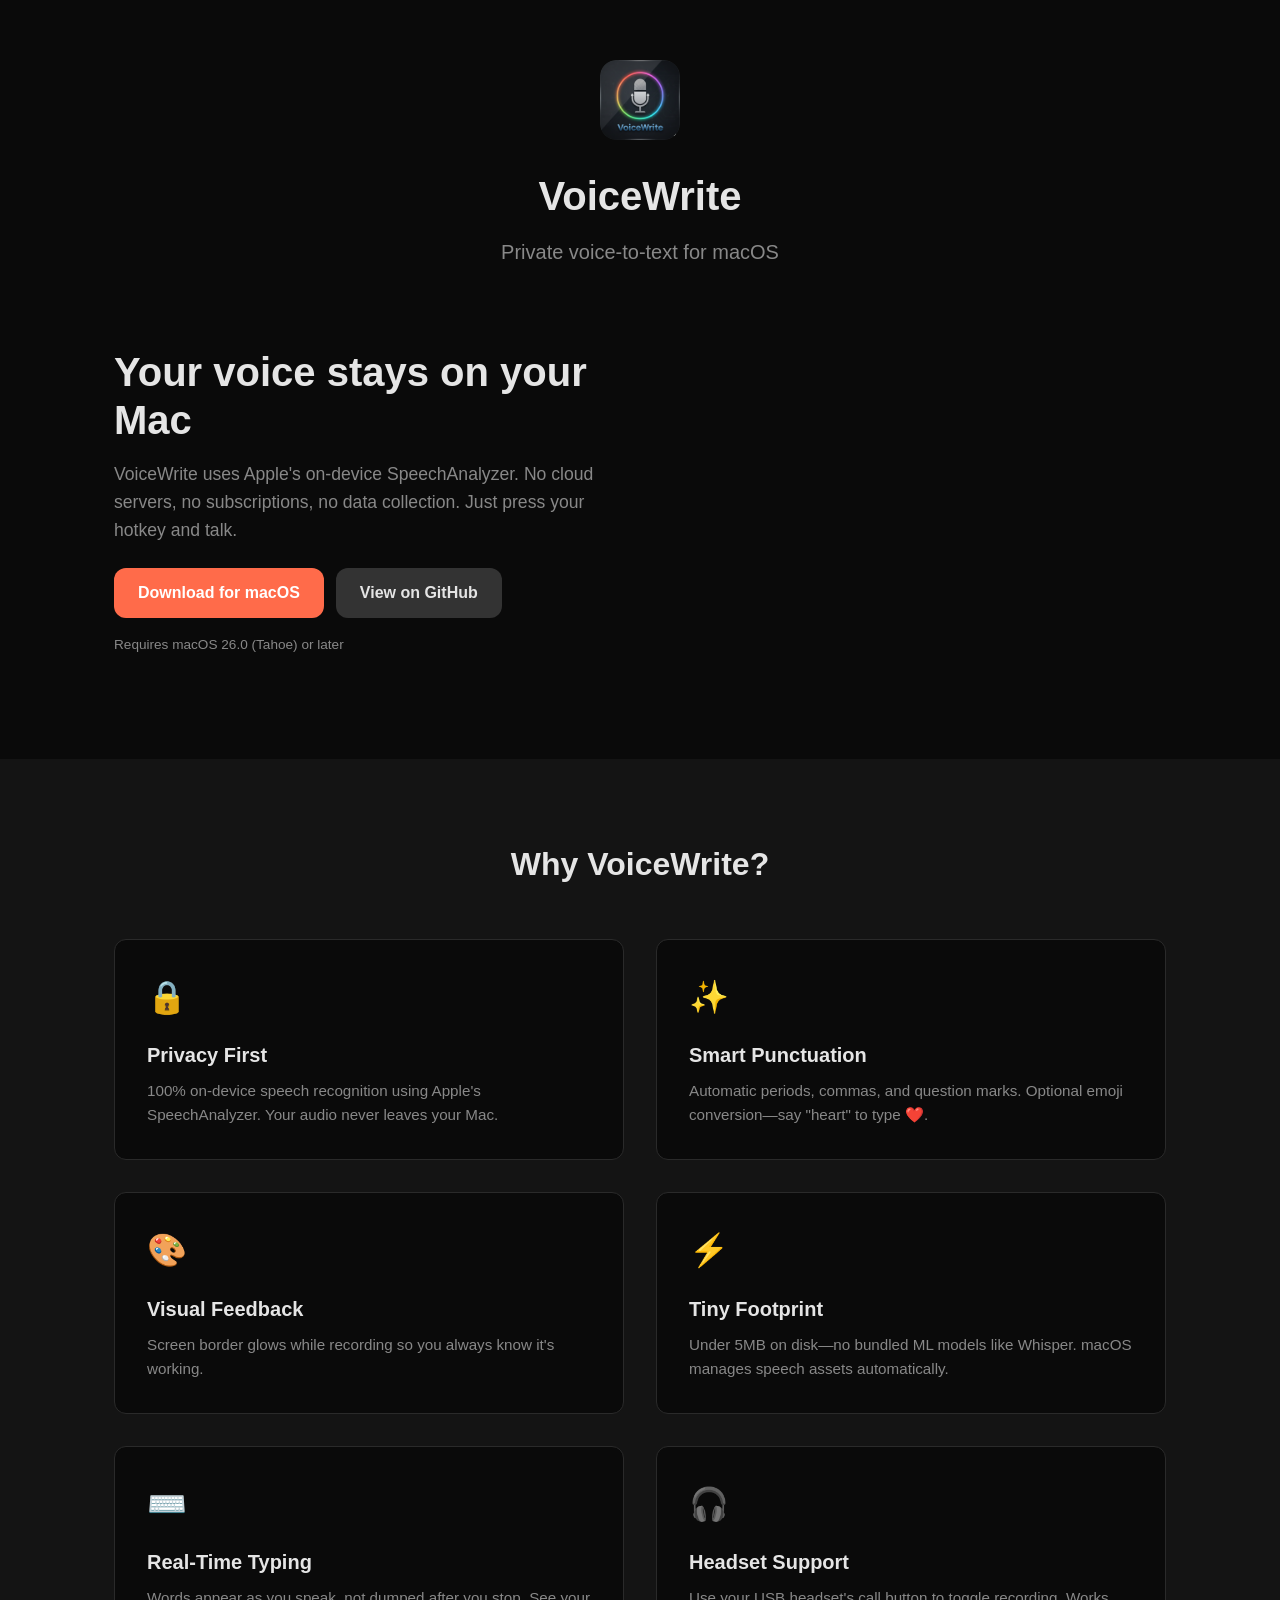
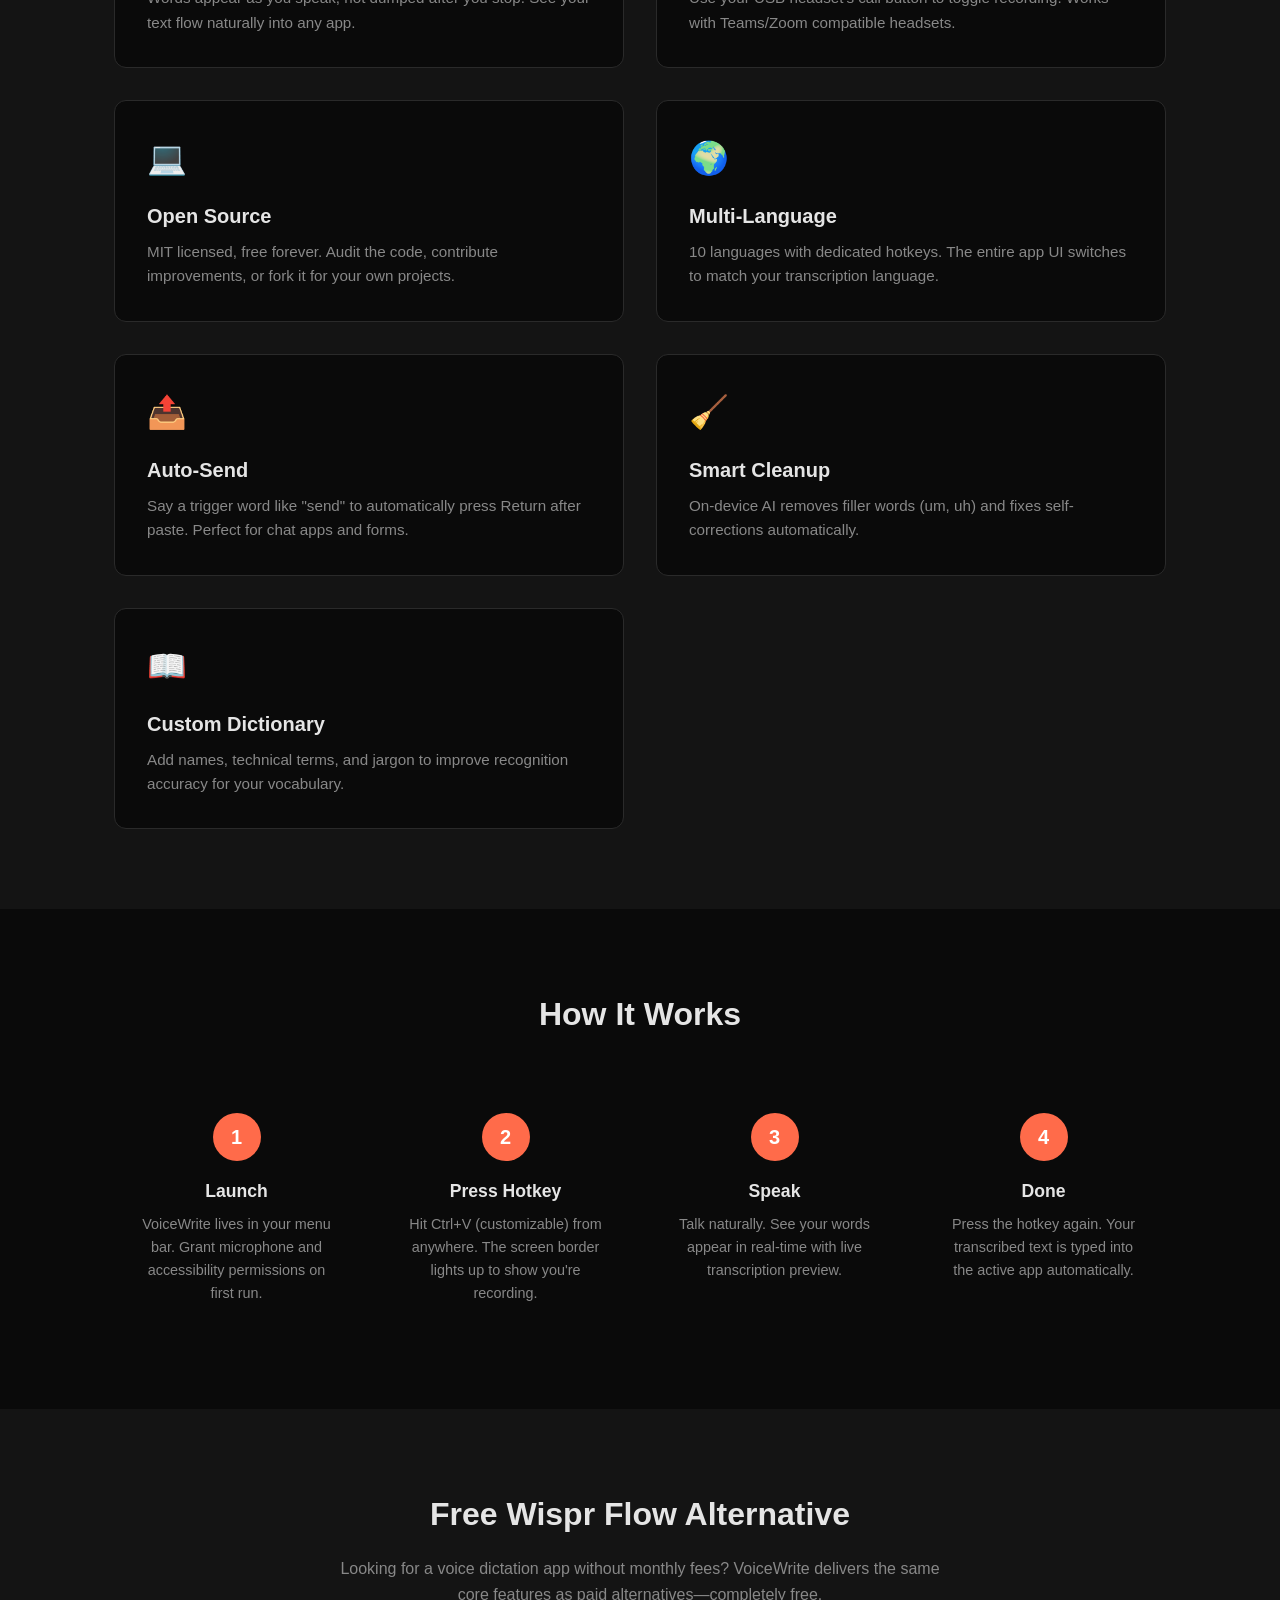
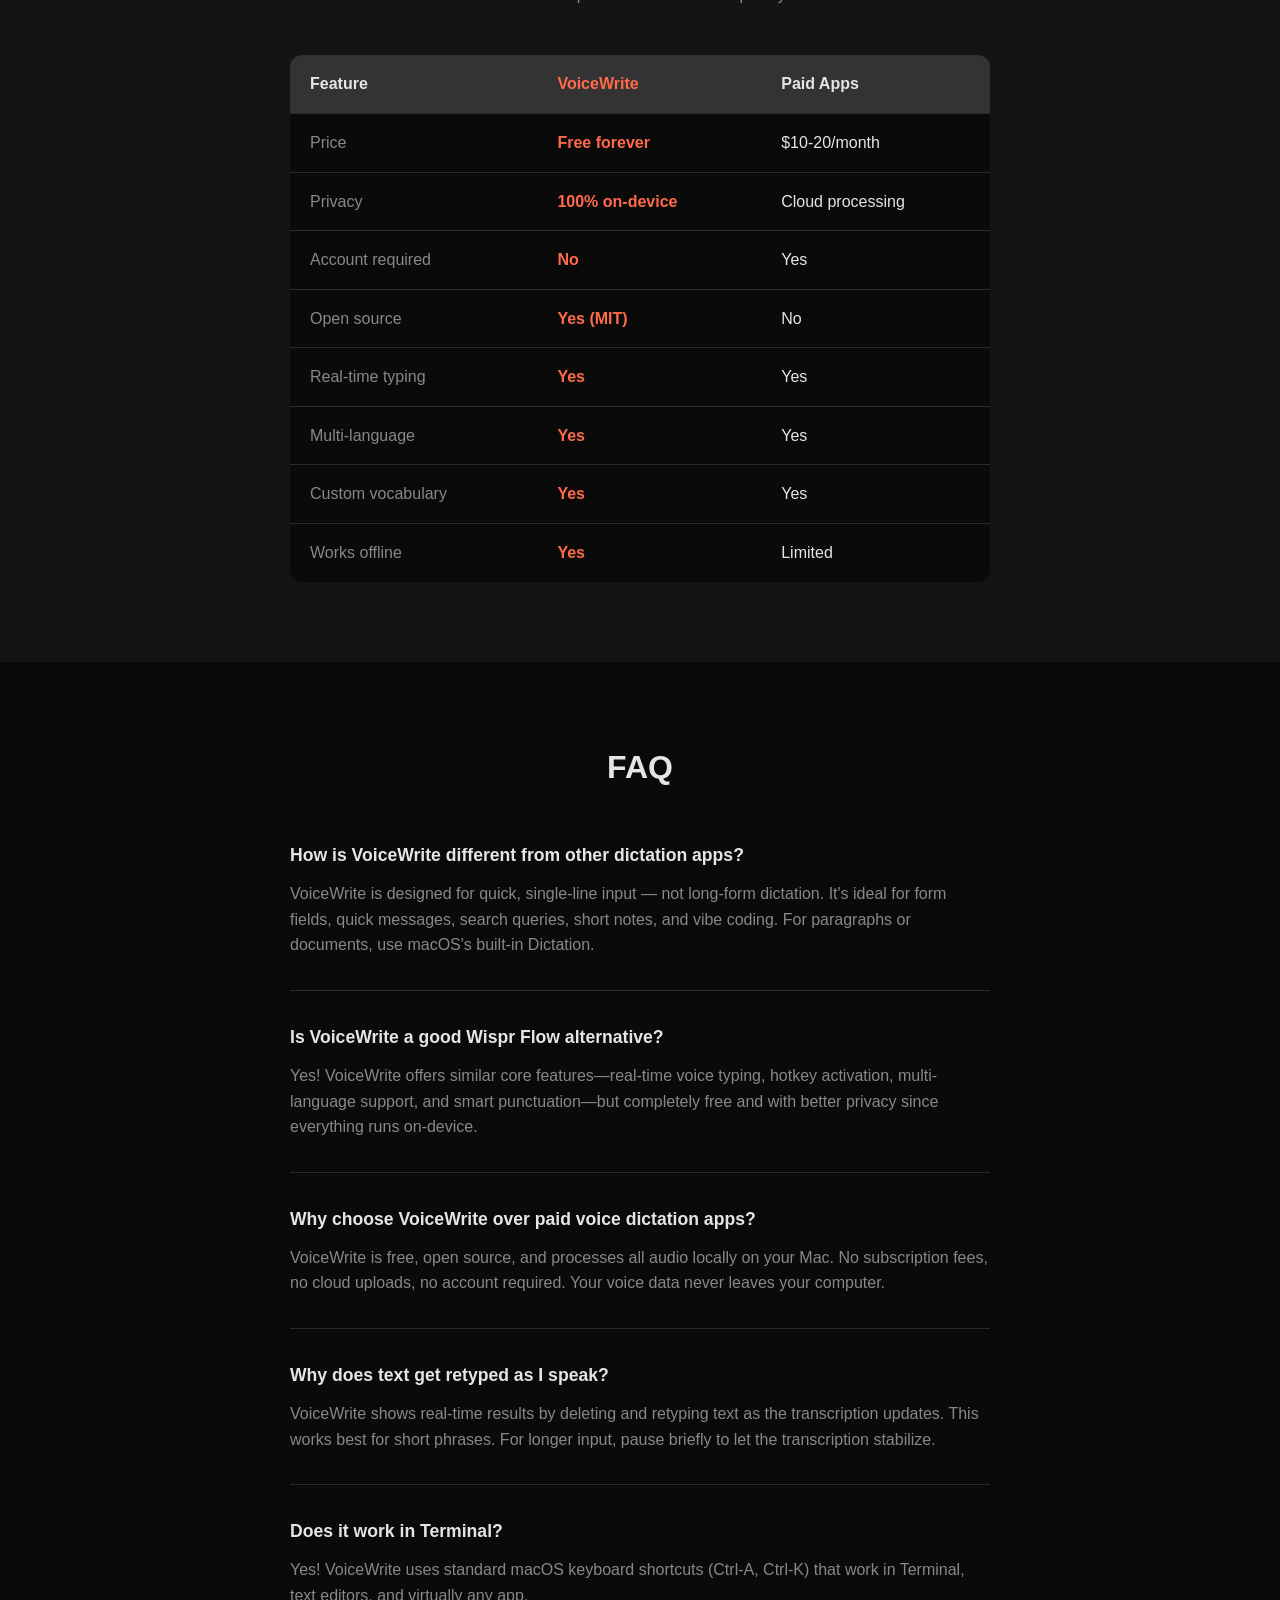
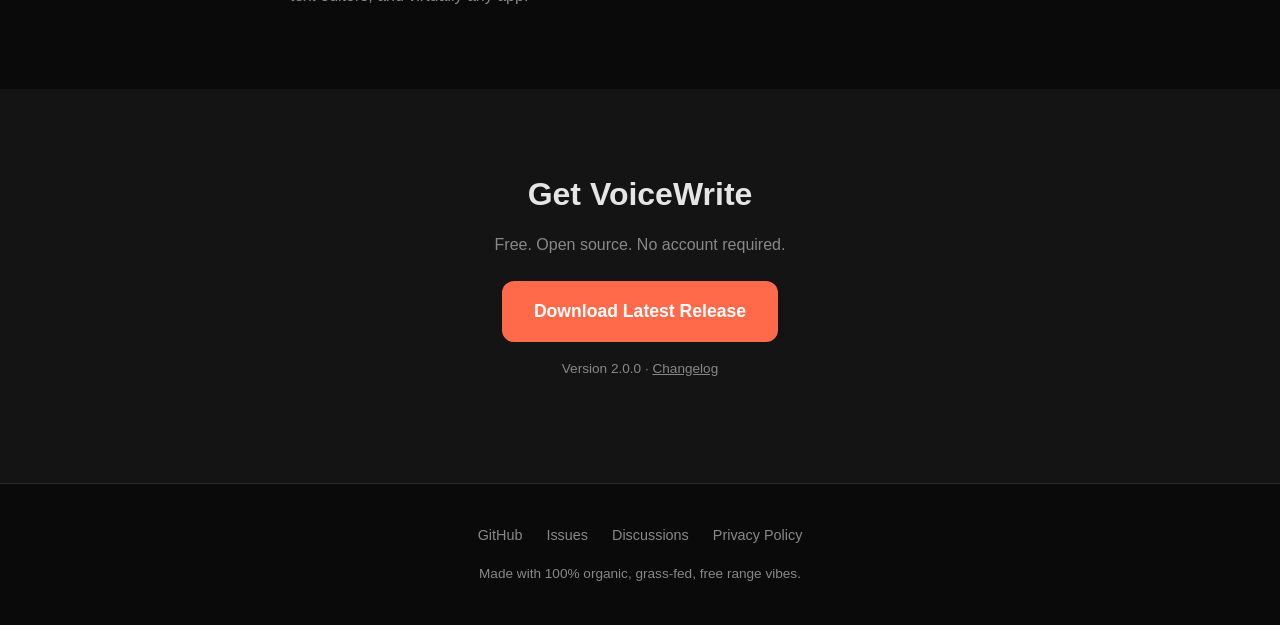
==== docs/index.html @ 478a9b87 "Hide outdated video from website Co-Authored-By: Claude Opus 4.5 <noreply@anthropic.com>" ====
<!DOCTYPE html>
<html lang="en">
<head>
    <meta charset="UTF-8">
    <meta name="viewport" content="width=device-width, initial-scale=1.0">
    <title>VoiceWrite - Free Voice to Text for Mac | Wispr Flow Alternative</title>
    <meta name="description" content="Free voice dictation app for Mac with 100% on-device processing. No subscription, no cloud. The best open-source Wispr Flow alternative with real-time typing and multi-language support.">
    <meta name="keywords" content="voice to text mac, speech to text macos, mac dictation app, voice typing mac, wispr flow alternative, wisprflow free alternative, free voice dictation mac, offline voice to text mac, private dictation app, on-device speech recognition, open source voice to text, dictation app without subscription, speech recognition macOS, voice input mac">

    <!-- Open Graph -->
    <meta property="og:title" content="VoiceWrite - Free Voice to Text for Mac">
    <meta property="og:description" content="Free, open-source voice dictation for Mac. 100% on-device, no subscription. The best Wispr Flow alternative.">
    <meta property="og:type" content="website">
    <meta property="og:url" content="https://leftouterjoins.github.io/voicewrite/">
    <meta property="og:image" content="https://leftouterjoins.github.io/voicewrite/assets/icon.png">

    <!-- Twitter Card -->
    <meta name="twitter:card" content="summary">
    <meta name="twitter:title" content="VoiceWrite - Free Voice to Text for Mac">
    <meta name="twitter:description" content="Free, open-source voice dictation for Mac. 100% on-device, no subscription.">
    <meta name="twitter:image" content="https://leftouterjoins.github.io/voicewrite/assets/icon.png">

    <!-- Structured Data -->
    <script type="application/ld+json">
    {
        "@context": "https://schema.org",
        "@type": "SoftwareApplication",
        "name": "VoiceWrite",
        "applicationCategory": "UtilitiesApplication",
        "operatingSystem": "macOS 26.0+",
        "offers": {
            "@type": "Offer",
            "price": "0",
            "priceCurrency": "USD"
        },
        "description": "Free, open-source voice-to-text app for Mac with 100% on-device processing. No cloud, no subscription.",
        "downloadUrl": "https://github.com/leftouterjoins/voicewrite/releases/latest",
        "softwareVersion": "2.0.0",
        "author": {
            "@type": "Organization",
            "name": "leftouterjoins"
        },
        "license": "https://opensource.org/licenses/MIT"
    }
    </script>

    <link rel="stylesheet" href="assets/style.css">
    <link rel="icon" type="image/png" href="assets/icon.png">
</head>
<body>
    <header>
        <div class="container">
            <img src="assets/icon.png" alt="VoiceWrite" width="80" height="80" class="logo">
            <h1>VoiceWrite</h1>
            <p class="tagline">Private voice-to-text for macOS</p>
        </div>
    </header>

    <main>
        <section class="hero">
            <div class="container">
                <div class="hero-content">
                    <h2>Your voice stays on your Mac</h2>
                    <p>VoiceWrite uses Apple's on-device SpeechAnalyzer. No cloud servers, no subscriptions, no data collection. Just press your hotkey and talk.</p>
                    <div class="cta">
                        <a href="https://github.com/leftouterjoins/voicewrite/releases/latest" class="btn primary">Download for macOS</a>
                        <a href="https://github.com/leftouterjoins/voicewrite" class="btn secondary">View on GitHub</a>
                    </div>
                    <p class="requirements">Requires macOS 26.0 (Tahoe) or later</p>
                </div>
                <!-- Video and screenshots hidden until updated for v2.0 -->
            </div>
        </section>

        <section class="features">
            <div class="container">
                <h2>Why VoiceWrite?</h2>
                <div class="feature-grid">
                    <div class="feature">
                        <div class="feature-icon">🔒</div>
                        <h3>Privacy First</h3>
                        <p>100% on-device speech recognition using Apple's SpeechAnalyzer. Your audio never leaves your Mac.</p>
                    </div>
                    <div class="feature">
                        <div class="feature-icon">✨</div>
                        <h3>Smart Punctuation</h3>
                        <p>Automatic periods, commas, and question marks. Optional emoji conversion—say "heart" to type ❤️.</p>
                    </div>
                    <div class="feature">
                        <div class="feature-icon">🎨</div>
                        <h3>Visual Feedback</h3>
                        <p>Screen border glows while recording so you always know it's working.</p>
                    </div>
                    <div class="feature">
                        <div class="feature-icon">⚡</div>
                        <h3>Tiny Footprint</h3>
                        <p>Under 5MB on disk—no bundled ML models like Whisper. macOS manages speech assets automatically.</p>
                    </div>
                    <div class="feature">
                        <div class="feature-icon">⌨️</div>
                        <h3>Real-Time Typing</h3>
                        <p>Words appear as you speak, not dumped after you stop. See your text flow naturally into any app.</p>
                    </div>
                    <div class="feature">
                        <div class="feature-icon">🎧</div>
                        <h3>Headset Support</h3>
                        <p>Use your USB headset's call button to toggle recording. Works with Teams/Zoom compatible headsets.</p>
                    </div>
                    <div class="feature">
                        <div class="feature-icon">💻</div>
                        <h3>Open Source</h3>
                        <p>MIT licensed, free forever. Audit the code, contribute improvements, or fork it for your own projects.</p>
                    </div>
                    <div class="feature">
                        <div class="feature-icon">🌍</div>
                        <h3>Multi-Language</h3>
                        <p>10 languages with dedicated hotkeys. The entire app UI switches to match your transcription language.</p>
                    </div>
                    <div class="feature">
                        <div class="feature-icon">📤</div>
                        <h3>Auto-Send</h3>
                        <p>Say a trigger word like "send" to automatically press Return after paste. Perfect for chat apps and forms.</p>
                    </div>
                    <div class="feature">
                        <div class="feature-icon">🧹</div>
                        <h3>Smart Cleanup</h3>
                        <p>On-device AI removes filler words (um, uh) and fixes self-corrections automatically.</p>
                    </div>
                    <div class="feature">
                        <div class="feature-icon">📖</div>
                        <h3>Custom Dictionary</h3>
                        <p>Add names, technical terms, and jargon to improve recognition accuracy for your vocabulary.</p>
                    </div>
                </div>
            </div>
        </section>

        <section class="how-it-works">
            <div class="container">
                <h2>How It Works</h2>
                <div class="steps">
                    <div class="step">
                        <div class="step-number">1</div>
                        <h3>Launch</h3>
                        <p>VoiceWrite lives in your menu bar. Grant microphone and accessibility permissions on first run.</p>
                    </div>
                    <div class="step">
                        <div class="step-number">2</div>
                        <h3>Press Hotkey</h3>
                        <p>Hit Ctrl+V (customizable) from anywhere. The screen border lights up to show you're recording.</p>
                    </div>
                    <div class="step">
                        <div class="step-number">3</div>
                        <h3>Speak</h3>
                        <p>Talk naturally. See your words appear in real-time with live transcription preview.</p>
                    </div>
                    <div class="step">
                        <div class="step-number">4</div>
                        <h3>Done</h3>
                        <p>Press the hotkey again. Your transcribed text is typed into the active app automatically.</p>
                    </div>
                </div>
            </div>
        </section>

        <section class="comparison">
            <div class="container">
                <h2>Free Wispr Flow Alternative</h2>
                <p class="section-intro">Looking for a voice dictation app without monthly fees? VoiceWrite delivers the same core features as paid alternatives—completely free.</p>
                <div class="comparison-table">
                    <table>
                        <thead>
                            <tr>
                                <th>Feature</th>
                                <th>VoiceWrite</th>
                                <th>Paid Apps</th>
                            </tr>
                        </thead>
                        <tbody>
                            <tr>
                                <td>Price</td>
                                <td><strong>Free forever</strong></td>
                                <td>$10-20/month</td>
                            </tr>
                            <tr>
                                <td>Privacy</td>
                                <td><strong>100% on-device</strong></td>
                                <td>Cloud processing</td>
                            </tr>
                            <tr>
                                <td>Account required</td>
                                <td><strong>No</strong></td>
                                <td>Yes</td>
                            </tr>
                            <tr>
                                <td>Open source</td>
                                <td><strong>Yes (MIT)</strong></td>
                                <td>No</td>
                            </tr>
                            <tr>
                                <td>Real-time typing</td>
                                <td><strong>Yes</strong></td>
                                <td>Yes</td>
                            </tr>
                            <tr>
                                <td>Multi-language</td>
                                <td><strong>Yes</strong></td>
                                <td>Yes</td>
                            </tr>
                            <tr>
                                <td>Custom vocabulary</td>
                                <td><strong>Yes</strong></td>
                                <td>Yes</td>
                            </tr>
                            <tr>
                                <td>Works offline</td>
                                <td><strong>Yes</strong></td>
                                <td>Limited</td>
                            </tr>
                        </tbody>
                    </table>
                </div>
            </div>
        </section>

        <section class="faq">
            <div class="container">
                <h2>FAQ</h2>
                <div class="faq-list">
                    <div class="faq-item">
                        <h3>How is VoiceWrite different from other dictation apps?</h3>
                        <p>VoiceWrite is designed for quick, single-line input — not long-form dictation. It's ideal for form fields, quick messages, search queries, short notes, and vibe coding. For paragraphs or documents, use macOS's built-in Dictation.</p>
                    </div>
                    <div class="faq-item">
                        <h3>Is VoiceWrite a good Wispr Flow alternative?</h3>
                        <p>Yes! VoiceWrite offers similar core features—real-time voice typing, hotkey activation, multi-language support, and smart punctuation—but completely free and with better privacy since everything runs on-device.</p>
                    </div>
                    <div class="faq-item">
                        <h3>Why choose VoiceWrite over paid voice dictation apps?</h3>
                        <p>VoiceWrite is free, open source, and processes all audio locally on your Mac. No subscription fees, no cloud uploads, no account required. Your voice data never leaves your computer.</p>
                    </div>
                    <div class="faq-item">
                        <h3>Why does text get retyped as I speak?</h3>
                        <p>VoiceWrite shows real-time results by deleting and retyping text as the transcription updates. This works best for short phrases. For longer input, pause briefly to let the transcription stabilize.</p>
                    </div>
                    <div class="faq-item">
                        <h3>Does it work in Terminal?</h3>
                        <p>Yes! VoiceWrite uses standard macOS keyboard shortcuts (Ctrl-A, Ctrl-K) that work in Terminal, text editors, and virtually any app.</p>
                    </div>
                </div>
            </div>
        </section>

        <section class="download" id="download">
            <div class="container">
                <h2>Get VoiceWrite</h2>
                <p>Free. Open source. No account required.</p>
                <a href="https://github.com/leftouterjoins/voicewrite/releases/latest" class="btn primary large">Download Latest Release</a>
                <p class="version">Version 2.0.0 &middot; <a href="https://github.com/leftouterjoins/voicewrite/releases">Changelog</a></p>
            </div>
        </section>
    </main>

    <footer>
        <div class="container">
            <div class="footer-links">
                <a href="https://github.com/leftouterjoins/voicewrite">GitHub</a>
                <a href="https://github.com/leftouterjoins/voicewrite/issues">Issues</a>
                <a href="https://github.com/leftouterjoins/voicewrite/discussions">Discussions</a>
                <a href="privacy.html">Privacy Policy</a>
            </div>
            <p class="copyright">Made with 100% organic, grass-fed, free range vibes.</p>
        </div>
    </footer>

    <!-- Gallery Lightbox -->
    <div class="lightbox" id="lightbox" onclick="closeLightbox(event)">
        <div class="lightbox-content" onclick="event.stopPropagation()">
            <video id="lightbox-video" src="assets/preview.mov" playsinline></video>
            <img id="lightbox-image" src="" alt="">
            <div class="lightbox-controls">
                <button class="control-btn nav-btn" id="prev-btn" onclick="navigateGallery(-1)">
                    <svg viewBox="0 0 24 24" fill="currentColor"><path d="M15.41 7.41L14 6l-6 6 6 6 1.41-1.41L10.83 12z"/></svg>
                </button>
                <button class="control-btn" id="play-btn" onclick="togglePlay(event)">
                    <svg class="icon-play" viewBox="0 0 24 24" fill="currentColor"><path d="M8 5v14l11-7z"/></svg>
                    <svg class="icon-pause" viewBox="0 0 24 24" fill="currentColor"><path d="M6 19h4V5H6v14zm8-14v14h4V5h-4z"/></svg>
                </button>
                <button class="control-btn" id="mute-btn" onclick="toggleMute(event)">
                    <svg class="icon-unmuted" viewBox="0 0 24 24" fill="currentColor"><path d="M3 9v6h4l5 5V4L7 9H3zm13.5 3c0-1.77-1.02-3.29-2.5-4.03v8.05c1.48-.73 2.5-2.25 2.5-4.02zM14 3.23v2.06c2.89.86 5 3.54 5 6.71s-2.11 5.85-5 6.71v2.06c4.01-.91 7-4.49 7-8.77s-2.99-7.86-7-8.77z"/></svg>
                    <svg class="icon-muted" viewBox="0 0 24 24" fill="currentColor"><path d="M16.5 12c0-1.77-1.02-3.29-2.5-4.03v2.21l2.45 2.45c.03-.2.05-.41.05-.63zm2.5 0c0 .94-.2 1.82-.54 2.64l1.51 1.51C20.63 14.91 21 13.5 21 12c0-4.28-2.99-7.86-7-8.77v2.06c2.89.86 5 3.54 5 6.71zM4.27 3L3 4.27 7.73 9H3v6h4l5 5v-6.73l4.25 4.25c-.67.52-1.42.93-2.25 1.18v2.06c1.38-.31 2.63-.95 3.69-1.81L19.73 21 21 19.73l-9-9L4.27 3zM12 4L9.91 6.09 12 8.18V4z"/></svg>
                </button>
                <button class="control-btn nav-btn" id="next-btn" onclick="navigateGallery(1)">
                    <svg viewBox="0 0 24 24" fill="currentColor"><path d="M10 6L8.59 7.41 13.17 12l-4.58 4.59L10 18l6-6z"/></svg>
                </button>
                <button class="control-btn" id="close-btn" onclick="closeLightbox(event)">
                    <svg viewBox="0 0 24 24" fill="currentColor"><path d="M19 6.41L17.59 5 12 10.59 6.41 5 5 6.41 10.59 12 5 17.59 6.41 19 12 13.41 17.59 19 19 17.59 13.41 12z"/></svg>
                </button>
            </div>
        </div>
    </div>

    <script>
        const galleryItems = [
            { type: 'video', src: 'assets/preview.mov' }
            // Screenshots hidden until updated for v1.4
            // { type: 'image', src: 'assets/menu.png' },
            // { type: 'image', src: 'assets/settings.png' },
            // { type: 'image', src: 'assets/hotkey.png' },
            // { type: 'image', src: 'assets/permissions.png' }
        ];
        let currentIndex = 0;

        const lightbox = document.getElementById('lightbox');
        const lightboxVideo = document.getElementById('lightbox-video');
        const lightboxImage = document.getElementById('lightbox-image');
        const playBtn = document.getElementById('play-btn');
        const muteBtn = document.getElementById('mute-btn');

        function openGallery(index) {
            currentIndex = index;
            showItem(index);
            lightbox.classList.add('active');
            document.body.style.overflow = 'hidden';
        }

        function showItem(index) {
            const item = galleryItems[index];
            if (item.type === 'video') {
                lightboxVideo.style.display = 'block';
                lightboxImage.style.display = 'none';
                playBtn.style.display = 'flex';
                muteBtn.style.display = 'flex';
                lightboxVideo.currentTime = 0;
                lightboxVideo.muted = false;
                lightboxVideo.play();
                updateControls();
            } else {
                lightboxVideo.style.display = 'none';
                lightboxVideo.pause();
                lightboxImage.style.display = 'block';
                lightboxImage.src = item.src;
                playBtn.style.display = 'none';
                muteBtn.style.display = 'none';
            }
        }

        function navigateGallery(direction) {
            currentIndex = (currentIndex + direction + galleryItems.length) % galleryItems.length;
            showItem(currentIndex);
        }

        function closeLightbox(e) {
            if (e.target === lightbox || e.currentTarget.id === 'close-btn') {
                lightbox.classList.remove('active');
                lightboxVideo.pause();
                document.body.style.overflow = '';
            }
        }

        function togglePlay(e) {
            e.stopPropagation();
            if (lightboxVideo.paused) {
                lightboxVideo.play();
            } else {
                lightboxVideo.pause();
            }
            updateControls();
        }

        function toggleMute(e) {
            e.stopPropagation();
            lightboxVideo.muted = !lightboxVideo.muted;
            updateControls();
        }

        function updateControls() {
            playBtn.classList.toggle('paused', lightboxVideo.paused);
            muteBtn.classList.toggle('muted', lightboxVideo.muted);
        }

        lightboxVideo.addEventListener('play', updateControls);
        lightboxVideo.addEventListener('pause', updateControls);
        lightboxVideo.addEventListener('ended', () => {
            setTimeout(() => closeLightbox({ target: lightbox }), 3000);
        });

        document.addEventListener('keydown', (e) => {
            if (!lightbox.classList.contains('active')) return;
            if (e.key === 'Escape') closeLightbox({ target: lightbox });
            if (e.key === 'ArrowLeft') navigateGallery(-1);
            if (e.key === 'ArrowRight') navigateGallery(1);
            if (e.key === ' ' && galleryItems[currentIndex].type === 'video') { e.preventDefault(); togglePlay(e); }
            if (e.key === 'm' && galleryItems[currentIndex].type === 'video') toggleMute(e);
        });
    </script>
</body>
</html>
---- docs/assets/style.css ----
/* VoiceWrite Website Styles */

:root {
    --color-bg: #0a0a0a;
    --color-surface: #141414;
    --color-border: #2a2a2a;
    --color-text: #e5e5e5;
    --color-text-muted: #888;
    --color-primary: #ff6b4a;
    --color-primary-hover: #ff8566;
    --color-secondary: #333;
    --color-secondary-hover: #444;
    --max-width: 1100px;
    --radius: 12px;
}

* {
    margin: 0;
    padding: 0;
    box-sizing: border-box;
}

body {
    font-family: -apple-system, BlinkMacSystemFont, "Segoe UI", Roboto, Helvetica, Arial, sans-serif;
    background: var(--color-bg);
    color: var(--color-text);
    line-height: 1.6;
    min-height: 100vh;
}

.container {
    max-width: var(--max-width);
    margin: 0 auto;
    padding: 0 24px;
}

/* Header */
header {
    padding: 60px 0 40px;
    text-align: center;
}

header.compact {
    padding: 40px 0 30px;
}

header .logo {
    margin-bottom: 16px;
    border-radius: 16px;
}

header h1 {
    font-size: 2.5rem;
    font-weight: 700;
    margin-bottom: 8px;
}

header .tagline {
    font-size: 1.25rem;
    color: var(--color-text-muted);
}

header .date {
    color: var(--color-text-muted);
    font-size: 0.9rem;
}

header .back-link {
    display: inline-block;
    color: var(--color-text-muted);
    text-decoration: none;
    margin-bottom: 20px;
    font-size: 0.9rem;
}

header .back-link:hover {
    color: var(--color-text);
}

/* Buttons */
.btn {
    display: inline-block;
    padding: 12px 24px;
    border-radius: var(--radius);
    text-decoration: none;
    font-weight: 600;
    font-size: 1rem;
    transition: all 0.2s ease;
}

.btn.primary {
    background: var(--color-primary);
    color: white;
}

.btn.primary:hover {
    background: var(--color-primary-hover);
    transform: translateY(-1px);
}

.btn.secondary {
    background: var(--color-secondary);
    color: var(--color-text);
}

.btn.secondary:hover {
    background: var(--color-secondary-hover);
}

.btn.large {
    padding: 16px 32px;
    font-size: 1.1rem;
}

/* Hero Section */
.hero {
    padding: 40px 0 80px;
}

.hero .container {
    display: grid;
    grid-template-columns: 1fr 1fr;
    gap: 60px;
    align-items: center;
}

.hero-content h2 {
    font-size: 2.5rem;
    font-weight: 700;
    margin-bottom: 16px;
    line-height: 1.2;
}

.hero-content p {
    font-size: 1.1rem;
    color: var(--color-text-muted);
    margin-bottom: 24px;
}

.hero .cta {
    display: flex;
    gap: 12px;
    flex-wrap: wrap;
}

.hero .requirements {
    font-size: 0.85rem;
    color: var(--color-text-muted);
    margin-top: 16px;
}

.hero-image .demo {
    width: 100%;
    max-width: 500px;
    border-radius: var(--radius);
    border: 1px solid var(--color-border);
}

.video-wrapper {
    position: relative;
    display: inline-block;
    cursor: pointer;
}

.video-wrapper:hover .video-expand-hint {
    opacity: 1;
}

.video-expand-hint {
    position: absolute;
    bottom: 16px;
    left: 50%;
    transform: translateX(-50%);
    background: rgba(0, 0, 0, 0.8);
    color: white;
    padding: 8px 16px;
    border-radius: 20px;
    font-size: 0.85rem;
    opacity: 0;
    transition: opacity 0.2s ease;
    pointer-events: none;
}

.screenshot-strip {
    display: flex;
    gap: 8px;
    margin-top: 12px;
    justify-content: center;
}

.screenshot-strip img {
    width: 80px;
    height: 50px;
    object-fit: cover;
    border-radius: 6px;
    border: 1px solid var(--color-border);
    cursor: pointer;
    transition: transform 0.2s ease, border-color 0.2s ease;
}

.screenshot-strip img:hover {
    transform: scale(1.05);
    border-color: var(--color-primary);
}

/* Lightbox */
.lightbox {
    position: fixed;
    inset: 0;
    background: rgba(0, 0, 0, 0.95);
    display: flex;
    align-items: center;
    justify-content: center;
    z-index: 1000;
    opacity: 0;
    visibility: hidden;
    transition: opacity 0.3s ease, visibility 0.3s ease;
}

.lightbox.active {
    opacity: 1;
    visibility: visible;
}

.lightbox-content {
    position: relative;
    max-width: 90vw;
    max-height: 90vh;
}

.lightbox-content video,
.lightbox-content img {
    max-width: 90vw;
    max-height: 80vh;
    border-radius: var(--radius);
}

#lightbox-image {
    display: none;
}

.lightbox-controls {
    display: flex;
    justify-content: center;
    gap: 16px;
    margin-top: 20px;
}

.control-btn {
    width: 48px;
    height: 48px;
    border-radius: 50%;
    border: none;
    background: var(--color-surface);
    color: var(--color-text);
    cursor: pointer;
    display: flex;
    align-items: center;
    justify-content: center;
    transition: background 0.2s ease, transform 0.1s ease;
}

.control-btn:hover {
    background: var(--color-secondary-hover);
    transform: scale(1.1);
}

.control-btn svg {
    width: 24px;
    height: 24px;
}

/* Play/Pause toggle */
.control-btn .icon-pause,
.control-btn.paused .icon-play {
    display: block;
}

.control-btn .icon-play,
.control-btn.paused .icon-pause {
    display: none;
}

/* Mute/Unmute toggle */
.control-btn .icon-muted,
.control-btn.muted .icon-unmuted {
    display: none;
}

.control-btn .icon-unmuted,
.control-btn.muted .icon-muted {
    display: block;
}

/* Features Section */
.features {
    padding: 80px 0;
    background: var(--color-surface);
}

.features h2 {
    text-align: center;
    font-size: 2rem;
    margin-bottom: 48px;
}

.feature-grid {
    display: grid;
    grid-template-columns: repeat(2, 1fr);
    gap: 32px;
}

.feature {
    padding: 32px;
    background: var(--color-bg);
    border-radius: var(--radius);
    border: 1px solid var(--color-border);
}

.feature-icon {
    font-size: 2rem;
    margin-bottom: 16px;
}

.feature h3 {
    font-size: 1.25rem;
    margin-bottom: 8px;
}

.feature p {
    color: var(--color-text-muted);
    font-size: 0.95rem;
}

/* How It Works */
.how-it-works {
    padding: 80px 0;
}

.how-it-works h2 {
    text-align: center;
    font-size: 2rem;
    margin-bottom: 48px;
}

.steps {
    display: grid;
    grid-template-columns: repeat(4, 1fr);
    gap: 24px;
}

.step {
    text-align: center;
    padding: 24px;
}

.step-number {
    width: 48px;
    height: 48px;
    background: var(--color-primary);
    color: white;
    border-radius: 50%;
    display: flex;
    align-items: center;
    justify-content: center;
    font-size: 1.25rem;
    font-weight: 700;
    margin: 0 auto 16px;
}

.step h3 {
    font-size: 1.1rem;
    margin-bottom: 8px;
}

.step p {
    color: var(--color-text-muted);
    font-size: 0.9rem;
}

/* Comparison Section */
.comparison {
    padding: 80px 0;
    background: var(--color-surface);
}

.comparison h2 {
    text-align: center;
    font-size: 2rem;
    margin-bottom: 16px;
}

.comparison .section-intro {
    text-align: center;
    color: var(--color-text-muted);
    max-width: 600px;
    margin: 0 auto 48px;
}

.comparison-table {
    max-width: 700px;
    margin: 0 auto;
    overflow-x: auto;
}

.comparison-table table {
    width: 100%;
    border-collapse: collapse;
    background: var(--color-bg);
    border-radius: var(--radius);
    overflow: hidden;
}

.comparison-table th,
.comparison-table td {
    padding: 16px 20px;
    text-align: left;
    border-bottom: 1px solid var(--color-border);
}

.comparison-table th {
    background: var(--color-secondary);
    font-weight: 600;
}

.comparison-table th:nth-child(2) {
    color: var(--color-primary);
}

.comparison-table tr:last-child td {
    border-bottom: none;
}

.comparison-table td:first-child {
    color: var(--color-text-muted);
}

.comparison-table td strong {
    color: var(--color-primary);
}

/* FAQ Section */
.faq {
    padding: 80px 0;
}

.faq h2 {
    text-align: center;
    font-size: 2rem;
    margin-bottom: 48px;
}

.faq-list {
    max-width: 700px;
    margin: 0 auto;
}

.faq-item {
    margin-bottom: 32px;
    padding-bottom: 32px;
    border-bottom: 1px solid var(--color-border);
}

.faq-item:last-child {
    border-bottom: none;
    margin-bottom: 0;
    padding-bottom: 0;
}

.faq-item h3 {
    font-size: 1.1rem;
    margin-bottom: 12px;
}

.faq-item p {
    color: var(--color-text-muted);
    line-height: 1.6;
}

/* Download Section */
.download {
    padding: 80px 0;
    background: var(--color-surface);
    text-align: center;
}

.download h2 {
    font-size: 2rem;
    margin-bottom: 12px;
}

.download > .container > p {
    color: var(--color-text-muted);
    margin-bottom: 24px;
}

.download .btn {
    margin-bottom: 16px;
}

.download .version {
    font-size: 0.85rem;
    color: var(--color-text-muted);
}

.download .version a {
    color: var(--color-text-muted);
}

.download .version a:hover {
    color: var(--color-text);
}

/* Footer */
footer {
    padding: 40px 0;
    border-top: 1px solid var(--color-border);
}

footer .container {
    text-align: center;
}

.footer-links {
    display: flex;
    justify-content: center;
    gap: 24px;
    margin-bottom: 16px;
}

.footer-links a {
    color: var(--color-text-muted);
    text-decoration: none;
    font-size: 0.9rem;
}

.footer-links a:hover {
    color: var(--color-text);
}

.copyright {
    color: var(--color-text-muted);
    font-size: 0.85rem;
}

/* Prose (Privacy Policy) */
.prose {
    padding: 40px 0 80px;
}

.prose .container {
    max-width: 700px;
}

.prose section {
    margin-bottom: 40px;
}

.prose h2 {
    font-size: 1.5rem;
    margin-bottom: 16px;
    padding-top: 24px;
    border-top: 1px solid var(--color-border);
}

.prose section:first-child h2 {
    border-top: none;
    padding-top: 0;
}

.prose h3 {
    font-size: 1.1rem;
    margin: 24px 0 8px;
}

.prose p {
    color: var(--color-text-muted);
    margin-bottom: 12px;
}

.prose ul {
    color: var(--color-text-muted);
    margin-left: 24px;
    margin-bottom: 12px;
}

.prose li {
    margin-bottom: 6px;
}

.prose a {
    color: var(--color-primary);
    text-decoration: none;
}

.prose a:hover {
    text-decoration: underline;
}

.prose strong {
    color: var(--color-text);
}

/* Responsive */
@media (max-width: 900px) {
    .hero .container {
        grid-template-columns: 1fr;
        text-align: center;
    }

    .hero .cta {
        justify-content: center;
    }

    .hero-image {
        order: -1;
    }

    .feature-grid {
        grid-template-columns: 1fr;
    }

    .steps {
        grid-template-columns: repeat(2, 1fr);
    }
}

@media (max-width: 600px) {
    header h1 {
        font-size: 2rem;
    }

    .hero-content h2 {
        font-size: 1.75rem;
    }

    .steps {
        grid-template-columns: 1fr;
    }

    .footer-links {
        flex-direction: column;
        gap: 12px;
    }
}
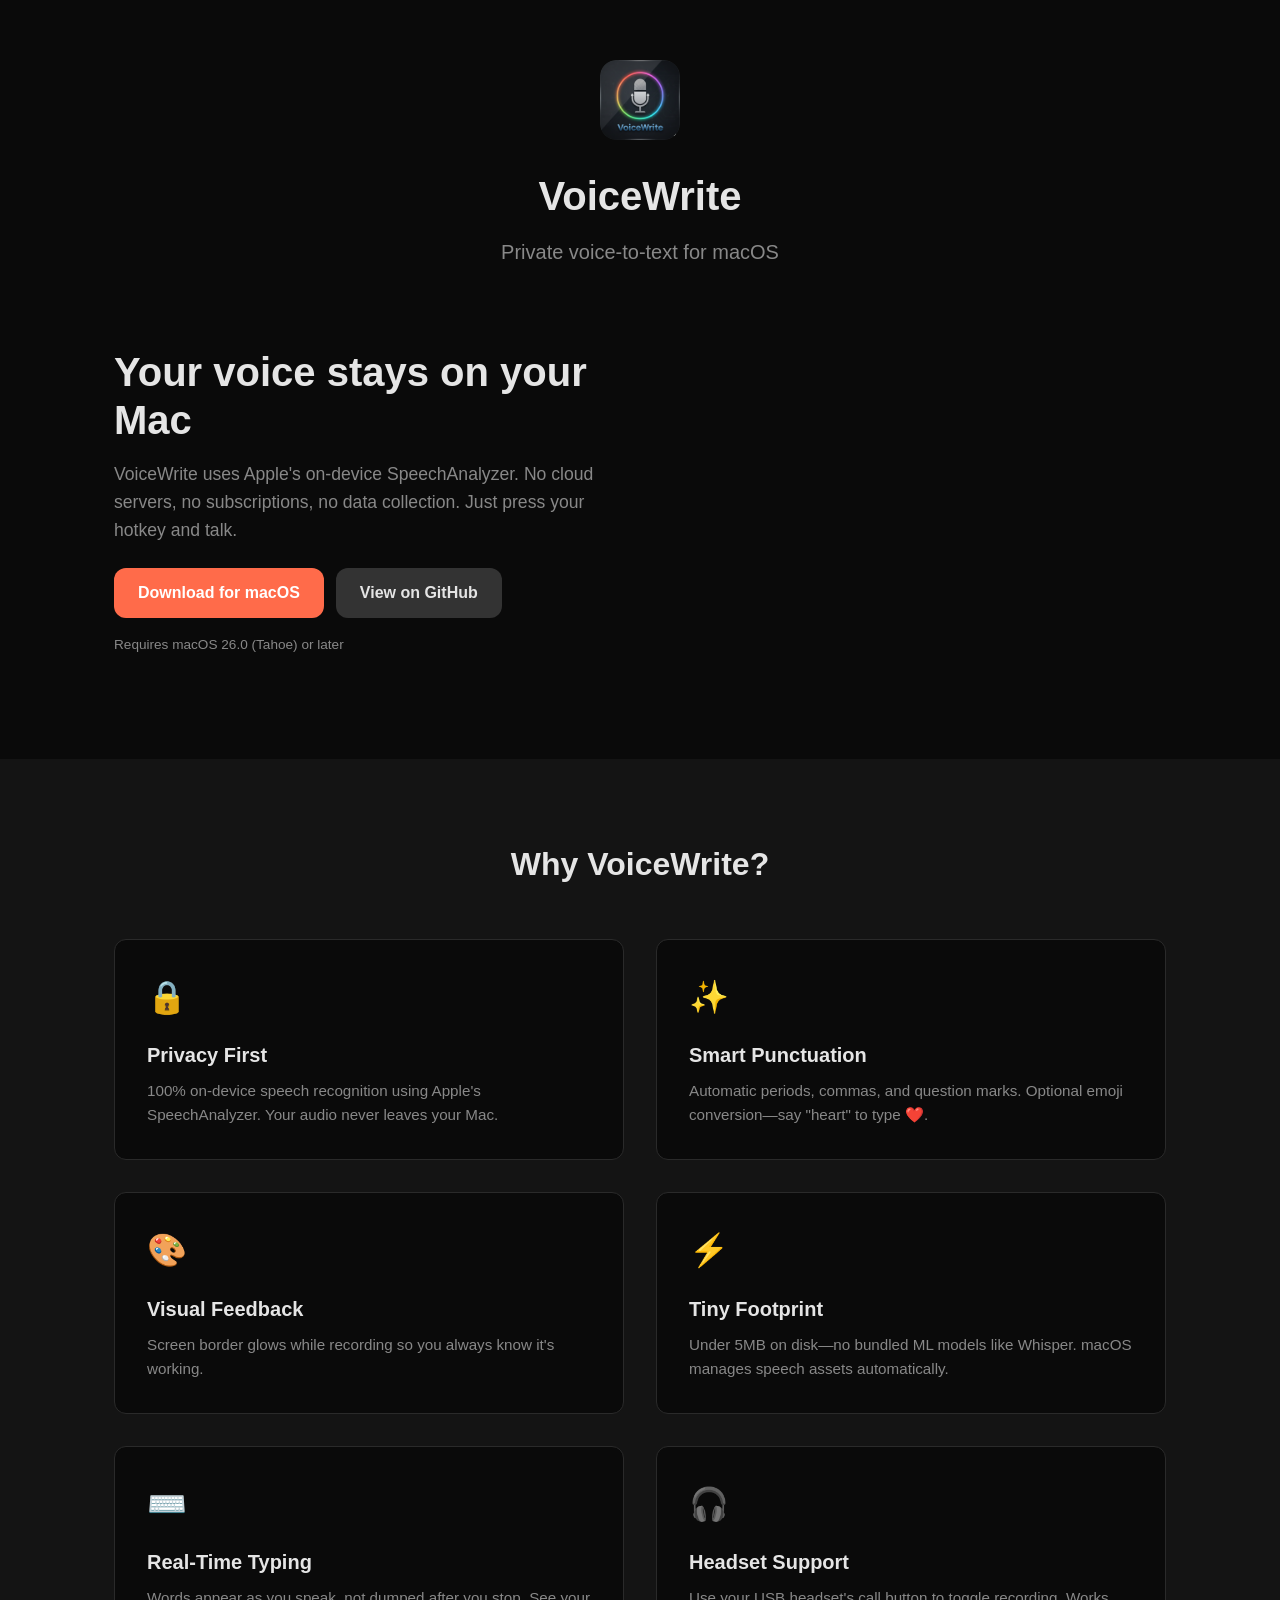
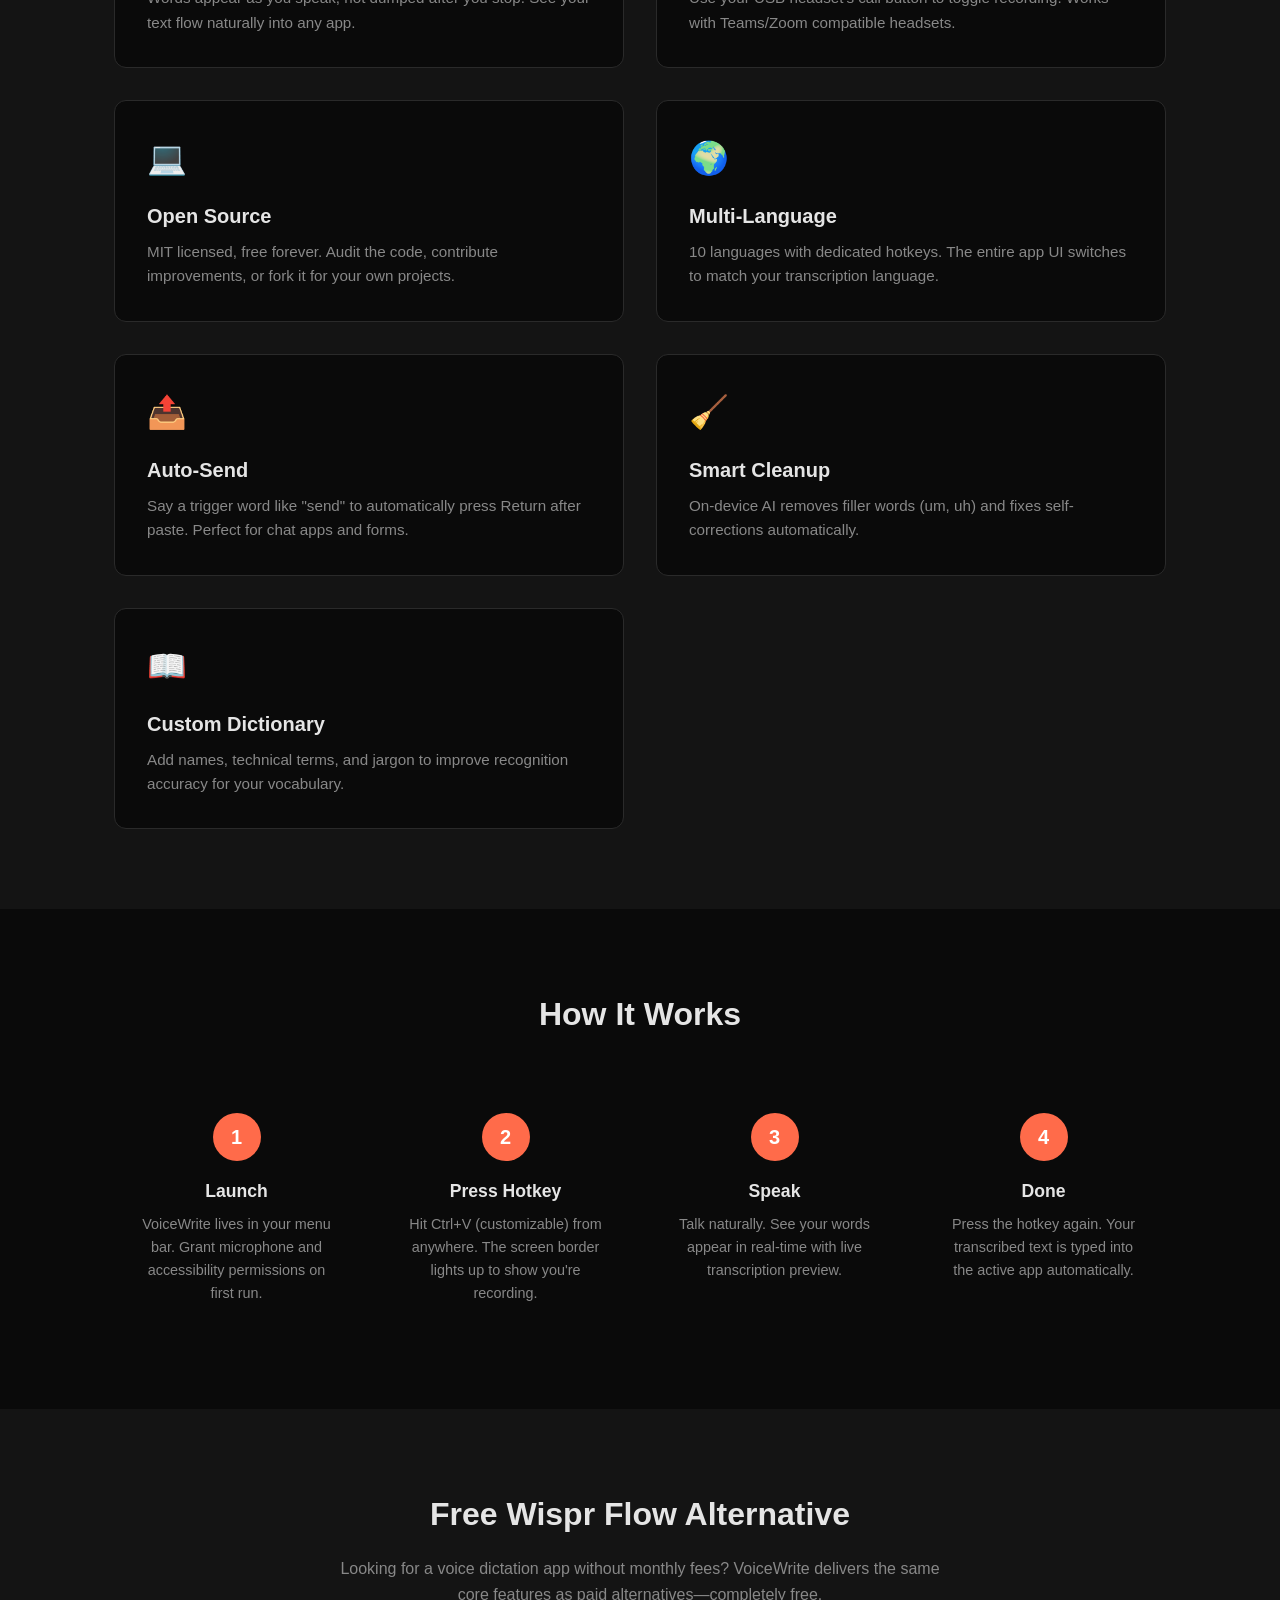
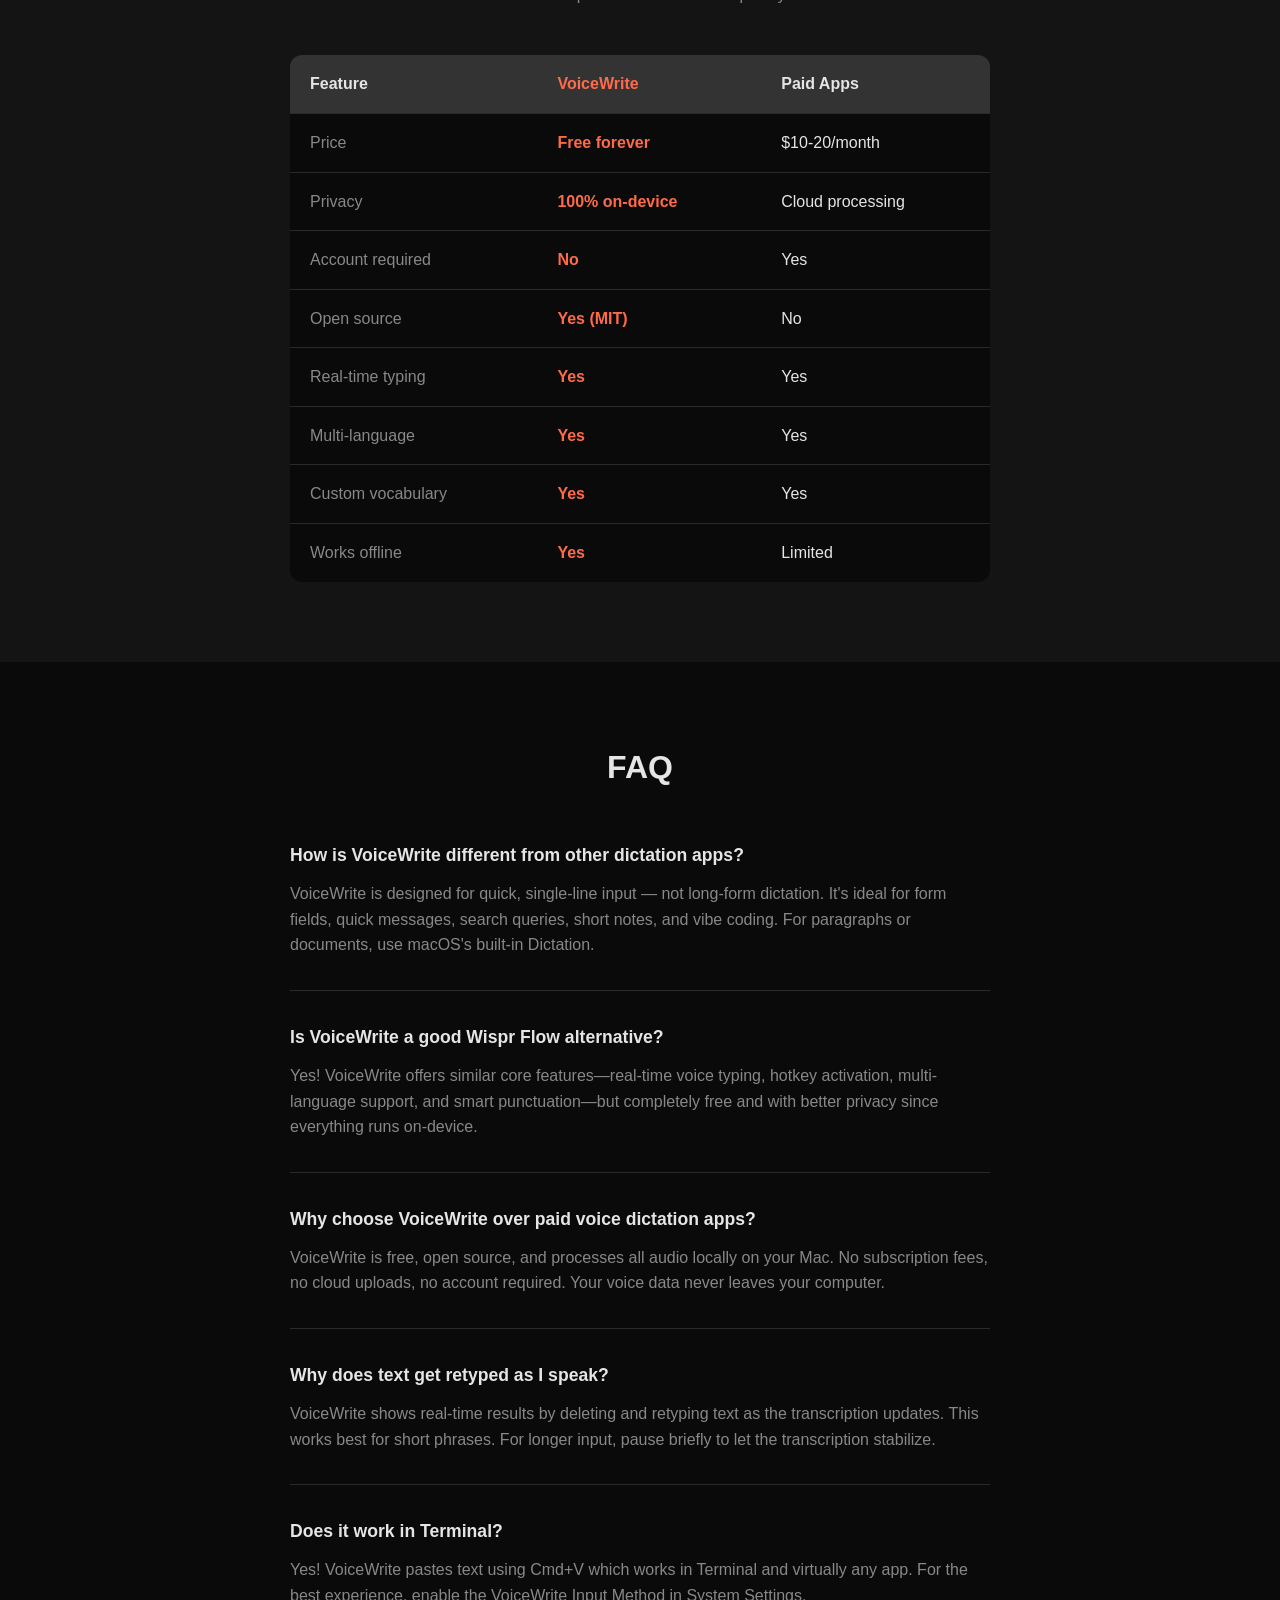
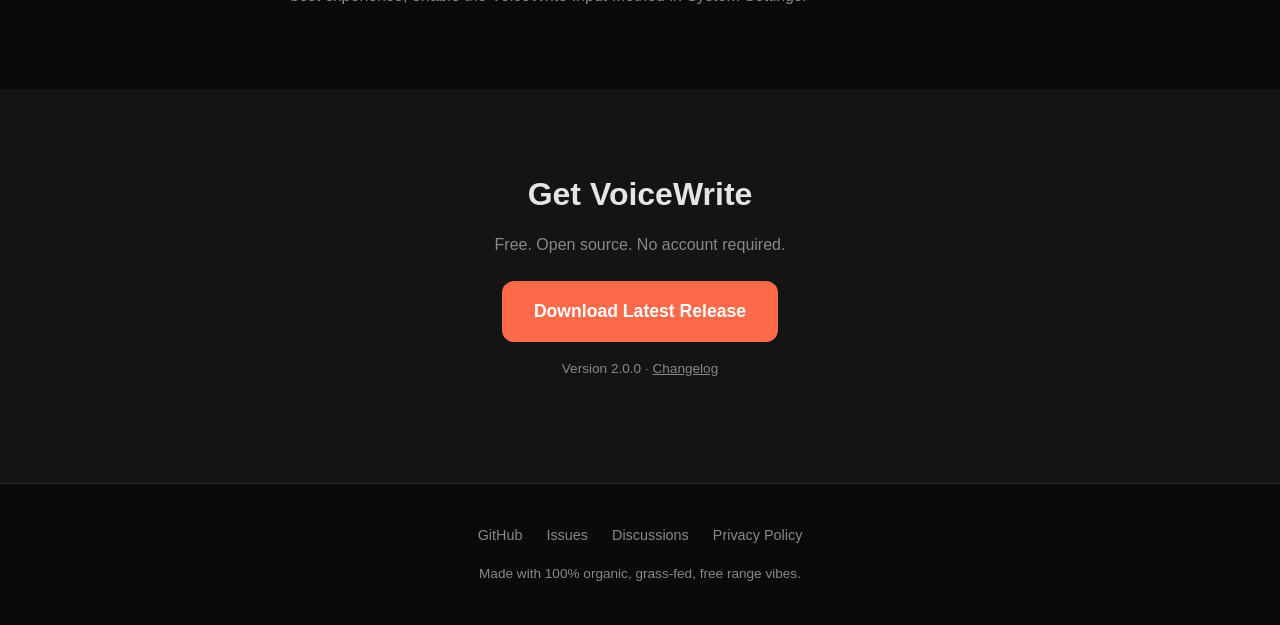
==== commit 77956b2c: "Update Terminal FAQ to reflect current paste behavior Co-Authored-By: Claude Opus 4.5 <noreply@anthr" ====
--- a/docs/index.html
+++ b/docs/index.html
@@ -245,7 +245,7 @@
                     </div>
                     <div class="faq-item">
                         <h3>Does it work in Terminal?</h3>
-                        <p>Yes! VoiceWrite uses standard macOS keyboard shortcuts (Ctrl-A, Ctrl-K) that work in Terminal, text editors, and virtually any app.</p>
+                        <p>Yes! VoiceWrite pastes text using Cmd+V which works in Terminal and virtually any app. For the best experience, enable the VoiceWrite Input Method in System Settings.</p>
                     </div>
                 </div>
             </div>
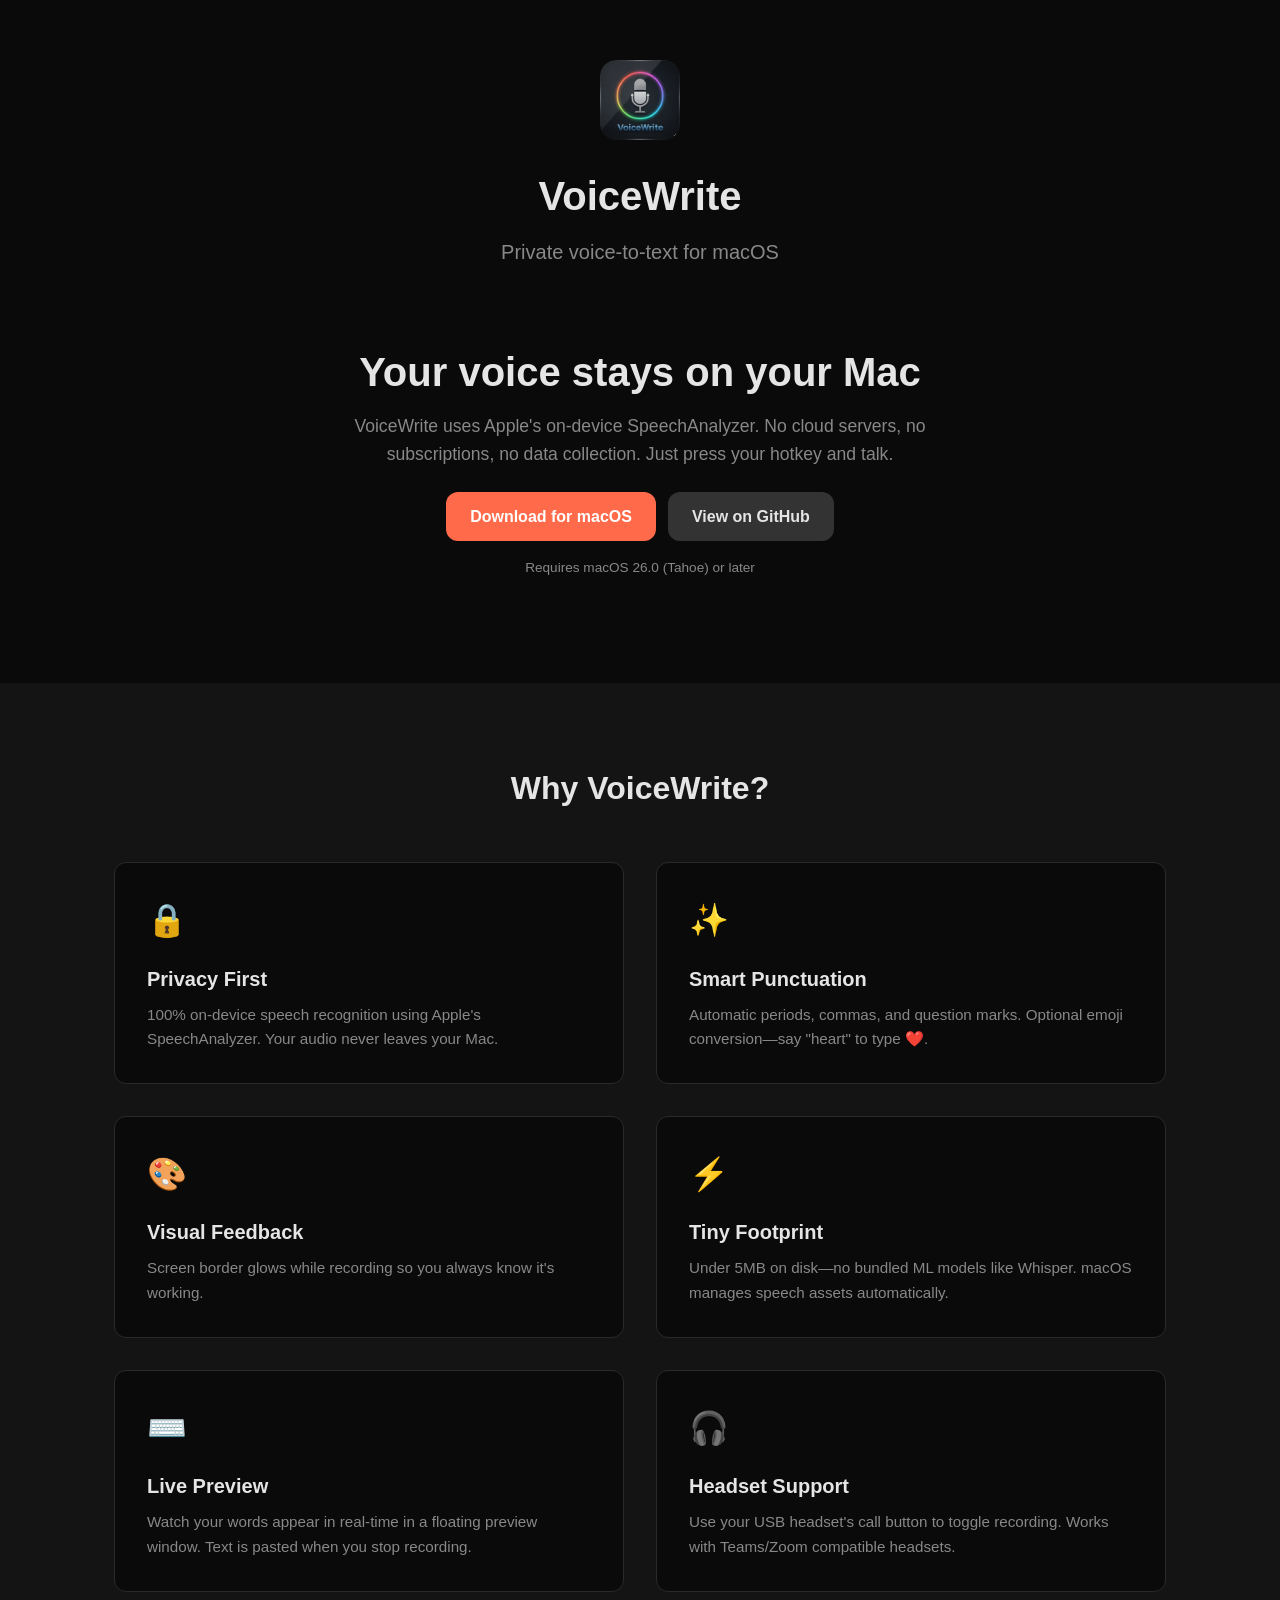
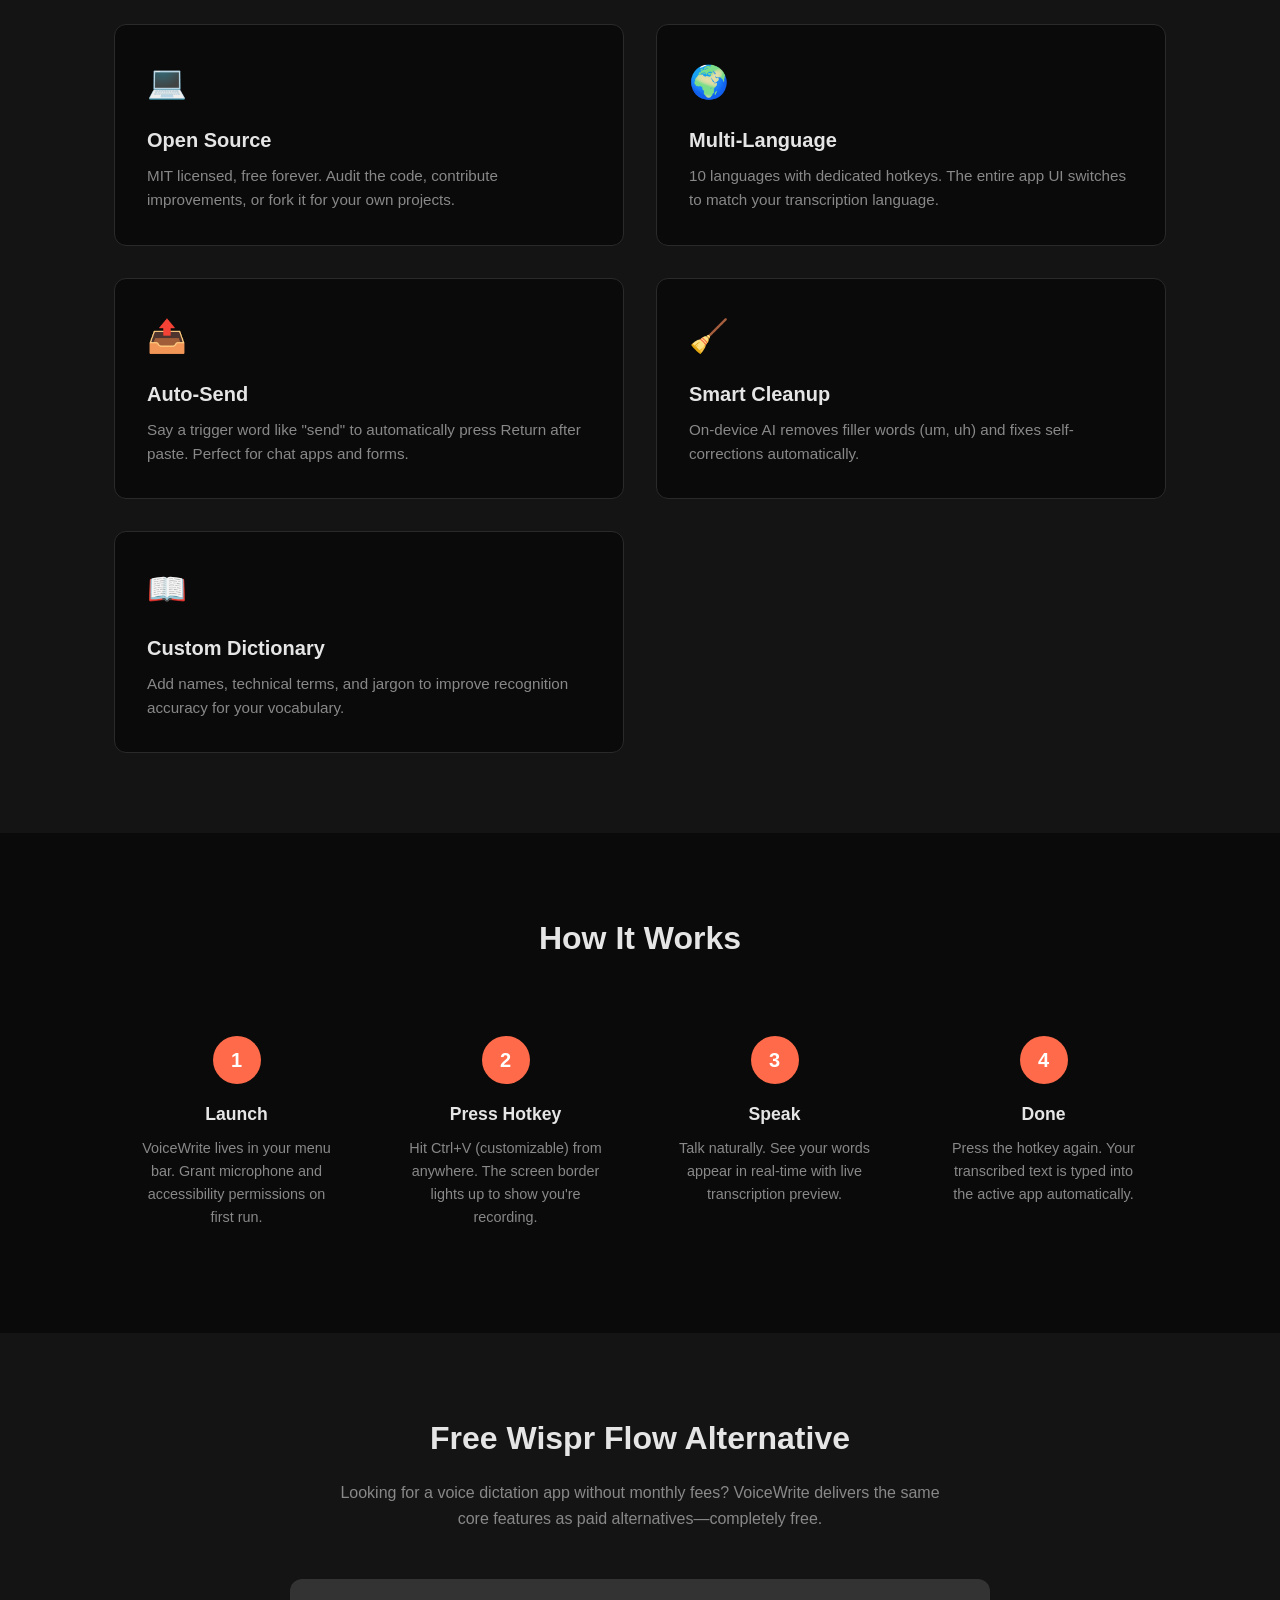
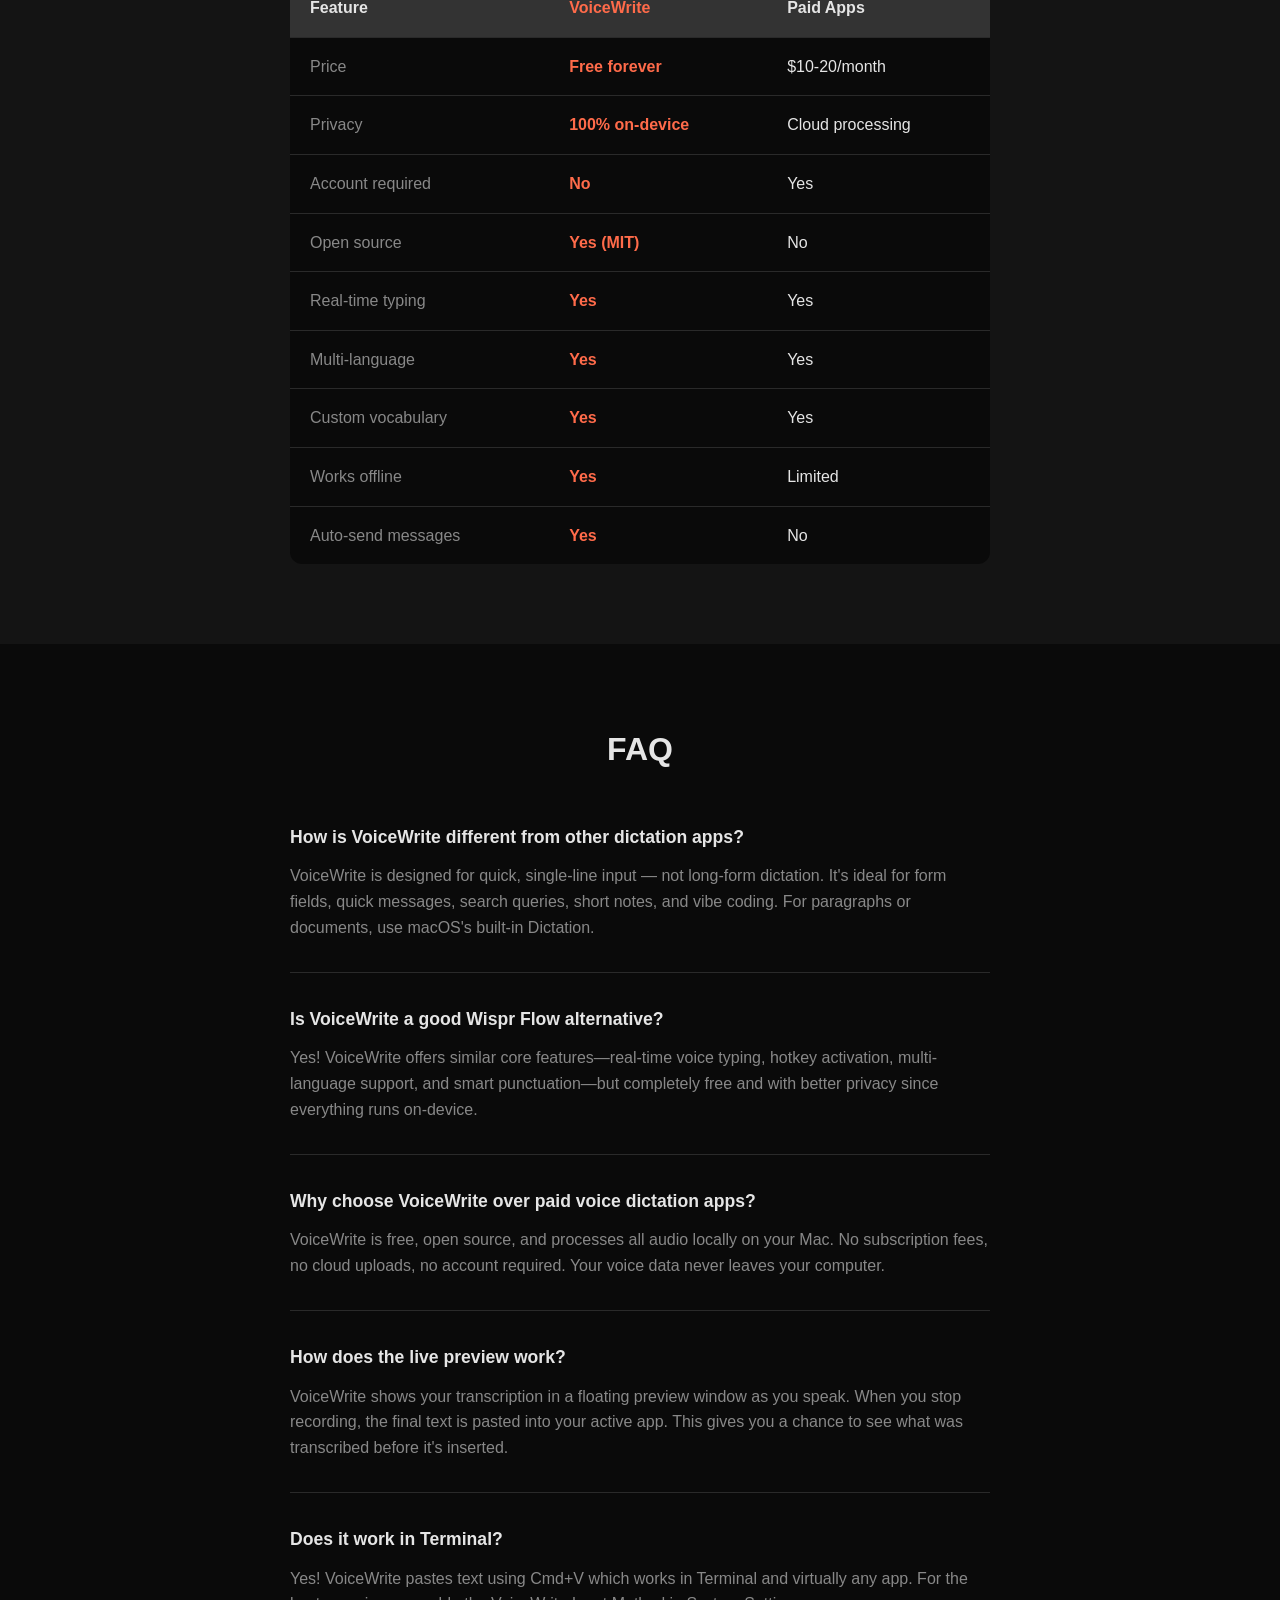
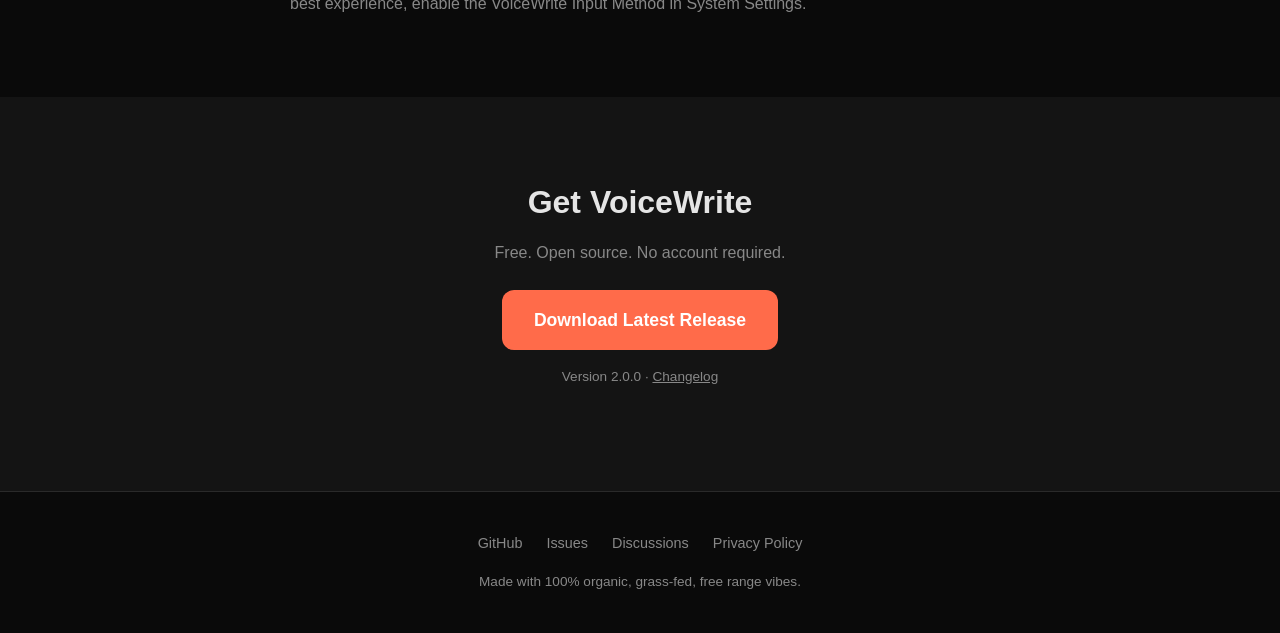
==== commit fcf9be9c: "Update website: full-width hero, accurate features, remove video - Hero section now centered full-wi" ====
--- a/docs/index.html
+++ b/docs/index.html
@@ -57,18 +57,15 @@
     </header>
 
     <main>
-        <section class="hero">
-            <div class="container">
-                <div class="hero-content">
-                    <h2>Your voice stays on your Mac</h2>
-                    <p>VoiceWrite uses Apple's on-device SpeechAnalyzer. No cloud servers, no subscriptions, no data collection. Just press your hotkey and talk.</p>
-                    <div class="cta">
-                        <a href="https://github.com/leftouterjoins/voicewrite/releases/latest" class="btn primary">Download for macOS</a>
-                        <a href="https://github.com/leftouterjoins/voicewrite" class="btn secondary">View on GitHub</a>
-                    </div>
-                    <p class="requirements">Requires macOS 26.0 (Tahoe) or later</p>
-                </div>
-                <!-- Video and screenshots hidden until updated for v2.0 -->
+        <section class="hero hero-centered">
+            <div class="container">
+                <h2>Your voice stays on your Mac</h2>
+                <p>VoiceWrite uses Apple's on-device SpeechAnalyzer. No cloud servers, no subscriptions, no data collection. Just press your hotkey and talk.</p>
+                <div class="cta">
+                    <a href="https://github.com/leftouterjoins/voicewrite/releases/latest" class="btn primary">Download for macOS</a>
+                    <a href="https://github.com/leftouterjoins/voicewrite" class="btn secondary">View on GitHub</a>
+                </div>
+                <p class="requirements">Requires macOS 26.0 (Tahoe) or later</p>
             </div>
         </section>
 
@@ -98,8 +95,8 @@
                     </div>
                     <div class="feature">
                         <div class="feature-icon">⌨️</div>
-                        <h3>Real-Time Typing</h3>
-                        <p>Words appear as you speak, not dumped after you stop. See your text flow naturally into any app.</p>
+                        <h3>Live Preview</h3>
+                        <p>Watch your words appear in real-time in a floating preview window. Text is pasted when you stop recording.</p>
                     </div>
                     <div class="feature">
                         <div class="feature-icon">🎧</div>
@@ -217,6 +214,11 @@
                                 <td><strong>Yes</strong></td>
                                 <td>Limited</td>
                             </tr>
+                            <tr>
+                                <td>Auto-send messages</td>
+                                <td><strong>Yes</strong></td>
+                                <td>No</td>
+                            </tr>
                         </tbody>
                     </table>
                 </div>
@@ -240,8 +242,8 @@
                         <p>VoiceWrite is free, open source, and processes all audio locally on your Mac. No subscription fees, no cloud uploads, no account required. Your voice data never leaves your computer.</p>
                     </div>
                     <div class="faq-item">
-                        <h3>Why does text get retyped as I speak?</h3>
-                        <p>VoiceWrite shows real-time results by deleting and retyping text as the transcription updates. This works best for short phrases. For longer input, pause briefly to let the transcription stabilize.</p>
+                        <h3>How does the live preview work?</h3>
+                        <p>VoiceWrite shows your transcription in a floating preview window as you speak. When you stop recording, the final text is pasted into your active app. This gives you a chance to see what was transcribed before it's inserted.</p>
                     </div>
                     <div class="faq-item">
                         <h3>Does it work in Terminal?</h3>
@@ -273,126 +275,5 @@
         </div>
     </footer>
 
-    <!-- Gallery Lightbox -->
-    <div class="lightbox" id="lightbox" onclick="closeLightbox(event)">
-        <div class="lightbox-content" onclick="event.stopPropagation()">
-            <video id="lightbox-video" src="assets/preview.mov" playsinline></video>
-            <img id="lightbox-image" src="" alt="">
-            <div class="lightbox-controls">
-                <button class="control-btn nav-btn" id="prev-btn" onclick="navigateGallery(-1)">
-                    <svg viewBox="0 0 24 24" fill="currentColor"><path d="M15.41 7.41L14 6l-6 6 6 6 1.41-1.41L10.83 12z"/></svg>
-                </button>
-                <button class="control-btn" id="play-btn" onclick="togglePlay(event)">
-                    <svg class="icon-play" viewBox="0 0 24 24" fill="currentColor"><path d="M8 5v14l11-7z"/></svg>
-                    <svg class="icon-pause" viewBox="0 0 24 24" fill="currentColor"><path d="M6 19h4V5H6v14zm8-14v14h4V5h-4z"/></svg>
-                </button>
-                <button class="control-btn" id="mute-btn" onclick="toggleMute(event)">
-                    <svg class="icon-unmuted" viewBox="0 0 24 24" fill="currentColor"><path d="M3 9v6h4l5 5V4L7 9H3zm13.5 3c0-1.77-1.02-3.29-2.5-4.03v8.05c1.48-.73 2.5-2.25 2.5-4.02zM14 3.23v2.06c2.89.86 5 3.54 5 6.71s-2.11 5.85-5 6.71v2.06c4.01-.91 7-4.49 7-8.77s-2.99-7.86-7-8.77z"/></svg>
-                    <svg class="icon-muted" viewBox="0 0 24 24" fill="currentColor"><path d="M16.5 12c0-1.77-1.02-3.29-2.5-4.03v2.21l2.45 2.45c.03-.2.05-.41.05-.63zm2.5 0c0 .94-.2 1.82-.54 2.64l1.51 1.51C20.63 14.91 21 13.5 21 12c0-4.28-2.99-7.86-7-8.77v2.06c2.89.86 5 3.54 5 6.71zM4.27 3L3 4.27 7.73 9H3v6h4l5 5v-6.73l4.25 4.25c-.67.52-1.42.93-2.25 1.18v2.06c1.38-.31 2.63-.95 3.69-1.81L19.73 21 21 19.73l-9-9L4.27 3zM12 4L9.91 6.09 12 8.18V4z"/></svg>
-                </button>
-                <button class="control-btn nav-btn" id="next-btn" onclick="navigateGallery(1)">
-                    <svg viewBox="0 0 24 24" fill="currentColor"><path d="M10 6L8.59 7.41 13.17 12l-4.58 4.59L10 18l6-6z"/></svg>
-                </button>
-                <button class="control-btn" id="close-btn" onclick="closeLightbox(event)">
-                    <svg viewBox="0 0 24 24" fill="currentColor"><path d="M19 6.41L17.59 5 12 10.59 6.41 5 5 6.41 10.59 12 5 17.59 6.41 19 12 13.41 17.59 19 19 17.59 13.41 12z"/></svg>
-                </button>
-            </div>
-        </div>
-    </div>
-
-    <script>
-        const galleryItems = [
-            { type: 'video', src: 'assets/preview.mov' }
-            // Screenshots hidden until updated for v1.4
-            // { type: 'image', src: 'assets/menu.png' },
-            // { type: 'image', src: 'assets/settings.png' },
-            // { type: 'image', src: 'assets/hotkey.png' },
-            // { type: 'image', src: 'assets/permissions.png' }
-        ];
-        let currentIndex = 0;
-
-        const lightbox = document.getElementById('lightbox');
-        const lightboxVideo = document.getElementById('lightbox-video');
-        const lightboxImage = document.getElementById('lightbox-image');
-        const playBtn = document.getElementById('play-btn');
-        const muteBtn = document.getElementById('mute-btn');
-
-        function openGallery(index) {
-            currentIndex = index;
-            showItem(index);
-            lightbox.classList.add('active');
-            document.body.style.overflow = 'hidden';
-        }
-
-        function showItem(index) {
-            const item = galleryItems[index];
-            if (item.type === 'video') {
-                lightboxVideo.style.display = 'block';
-                lightboxImage.style.display = 'none';
-                playBtn.style.display = 'flex';
-                muteBtn.style.display = 'flex';
-                lightboxVideo.currentTime = 0;
-                lightboxVideo.muted = false;
-                lightboxVideo.play();
-                updateControls();
-            } else {
-                lightboxVideo.style.display = 'none';
-                lightboxVideo.pause();
-                lightboxImage.style.display = 'block';
-                lightboxImage.src = item.src;
-                playBtn.style.display = 'none';
-                muteBtn.style.display = 'none';
-            }
-        }
-
-        function navigateGallery(direction) {
-            currentIndex = (currentIndex + direction + galleryItems.length) % galleryItems.length;
-            showItem(currentIndex);
-        }
-
-        function closeLightbox(e) {
-            if (e.target === lightbox || e.currentTarget.id === 'close-btn') {
-                lightbox.classList.remove('active');
-                lightboxVideo.pause();
-                document.body.style.overflow = '';
-            }
-        }
-
-        function togglePlay(e) {
-            e.stopPropagation();
-            if (lightboxVideo.paused) {
-                lightboxVideo.play();
-            } else {
-                lightboxVideo.pause();
-            }
-            updateControls();
-        }
-
-        function toggleMute(e) {
-            e.stopPropagation();
-            lightboxVideo.muted = !lightboxVideo.muted;
-            updateControls();
-        }
-
-        function updateControls() {
-            playBtn.classList.toggle('paused', lightboxVideo.paused);
-            muteBtn.classList.toggle('muted', lightboxVideo.muted);
-        }
-
-        lightboxVideo.addEventListener('play', updateControls);
-        lightboxVideo.addEventListener('pause', updateControls);
-        lightboxVideo.addEventListener('ended', () => {
-            setTimeout(() => closeLightbox({ target: lightbox }), 3000);
-        });
-
-        document.addEventListener('keydown', (e) => {
-            if (!lightbox.classList.contains('active')) return;
-            if (e.key === 'Escape') closeLightbox({ target: lightbox });
-            if (e.key === 'ArrowLeft') navigateGallery(-1);
-            if (e.key === 'ArrowRight') navigateGallery(1);
-            if (e.key === ' ' && galleryItems[currentIndex].type === 'video') { e.preventDefault(); togglePlay(e); }
-            if (e.key === 'm' && galleryItems[currentIndex].type === 'video') toggleMute(e);
-        });
-    </script>
 </body>
 </html>
--- a/docs/assets/style.css
+++ b/docs/assets/style.css
@@ -122,6 +122,38 @@
     grid-template-columns: 1fr 1fr;
     gap: 60px;
     align-items: center;
+}
+
+.hero.hero-centered .container {
+    display: block;
+    text-align: center;
+    max-width: 700px;
+}
+
+.hero.hero-centered h2 {
+    font-size: 2.5rem;
+    font-weight: 700;
+    margin-bottom: 16px;
+    line-height: 1.2;
+}
+
+.hero.hero-centered p {
+    font-size: 1.1rem;
+    color: var(--color-text-muted);
+    margin-bottom: 24px;
+}
+
+.hero.hero-centered .cta {
+    display: flex;
+    gap: 12px;
+    justify-content: center;
+    flex-wrap: wrap;
+}
+
+.hero.hero-centered .requirements {
+    font-size: 0.85rem;
+    color: var(--color-text-muted);
+    margin-top: 16px;
 }
 
 .hero-content h2 {
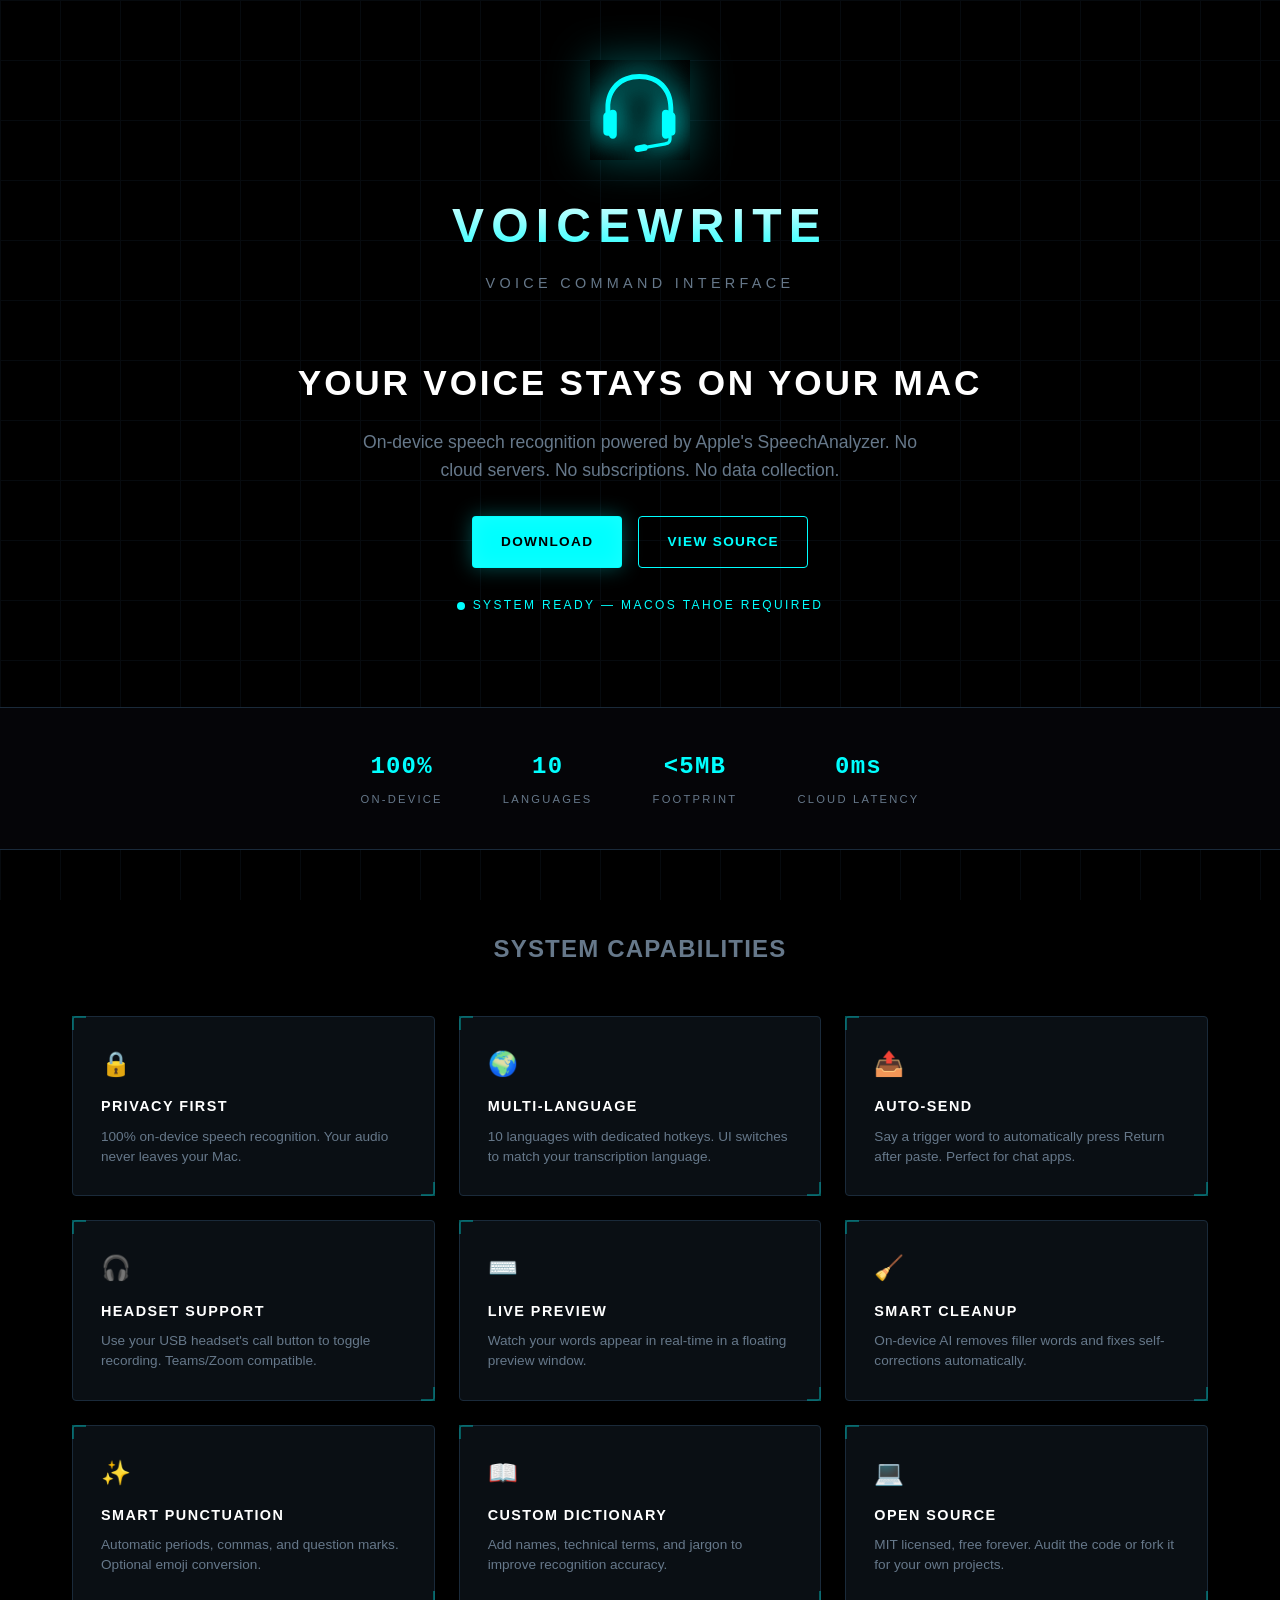
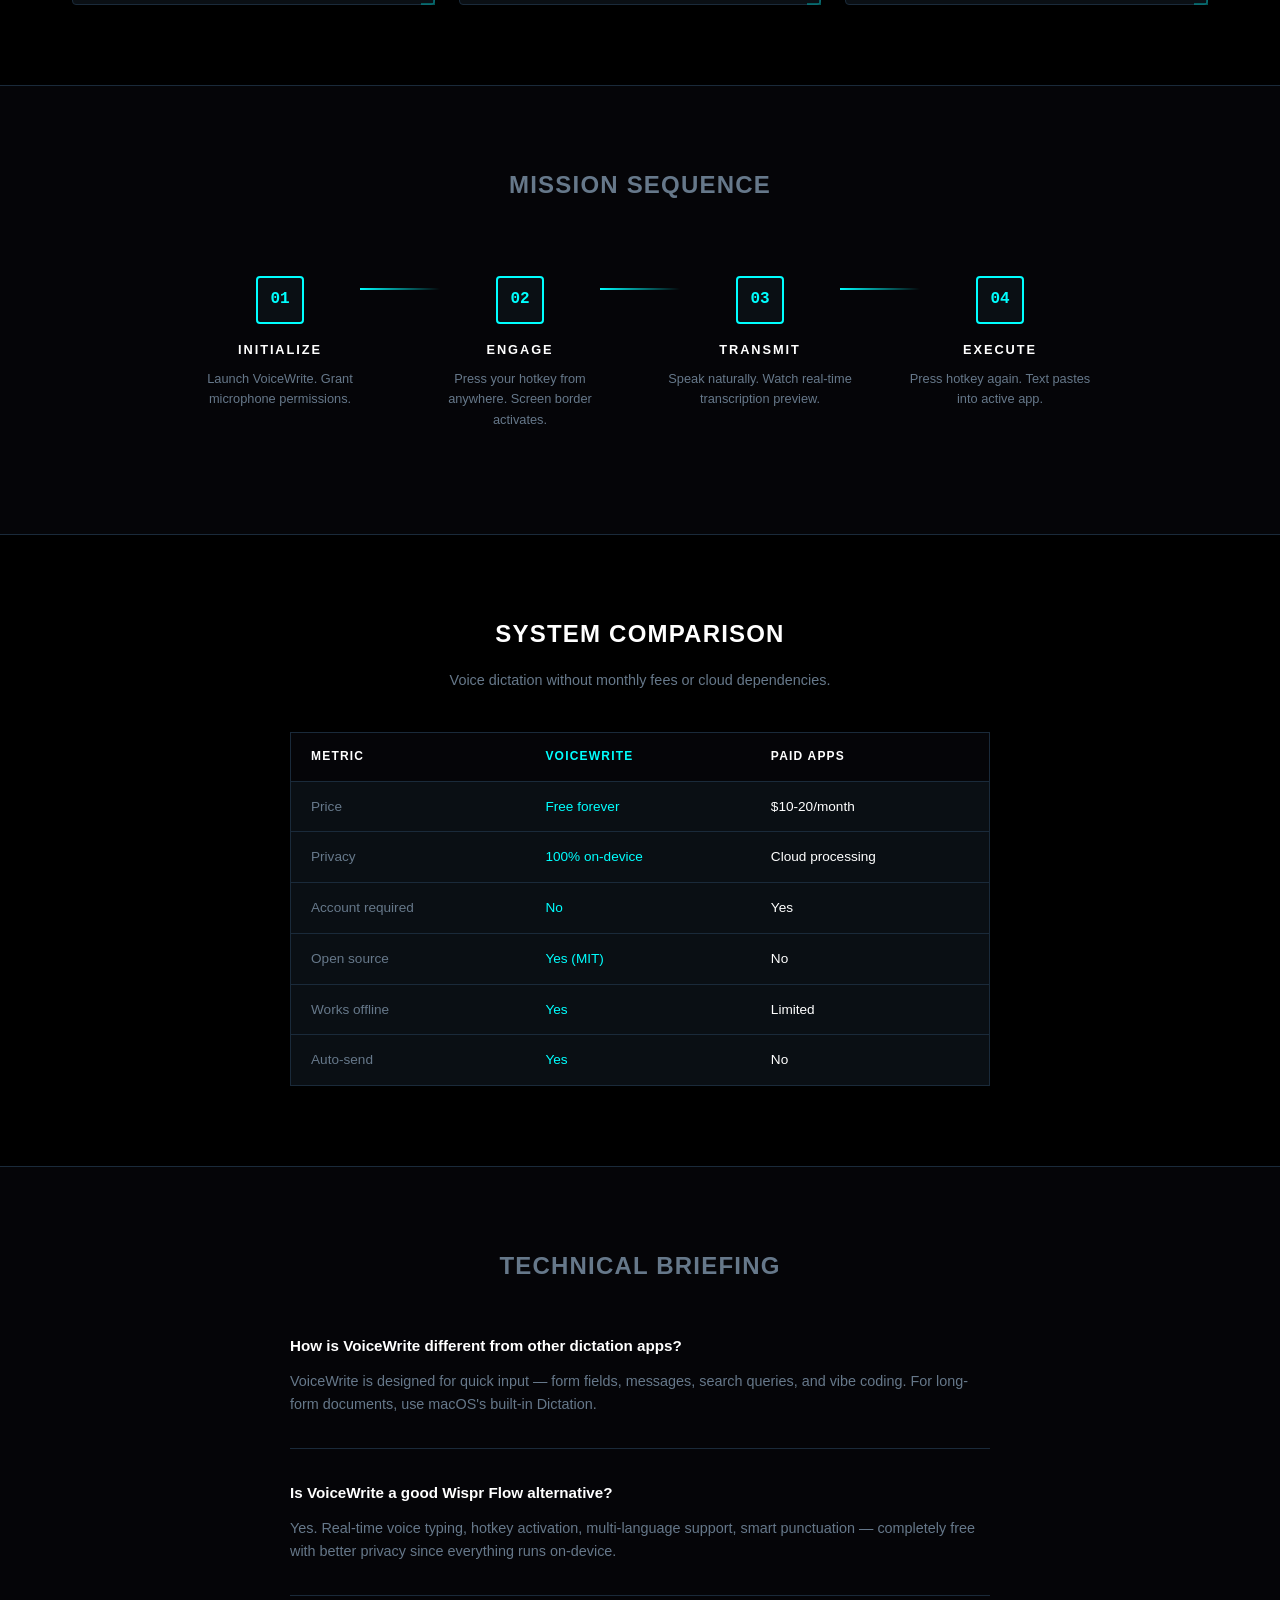
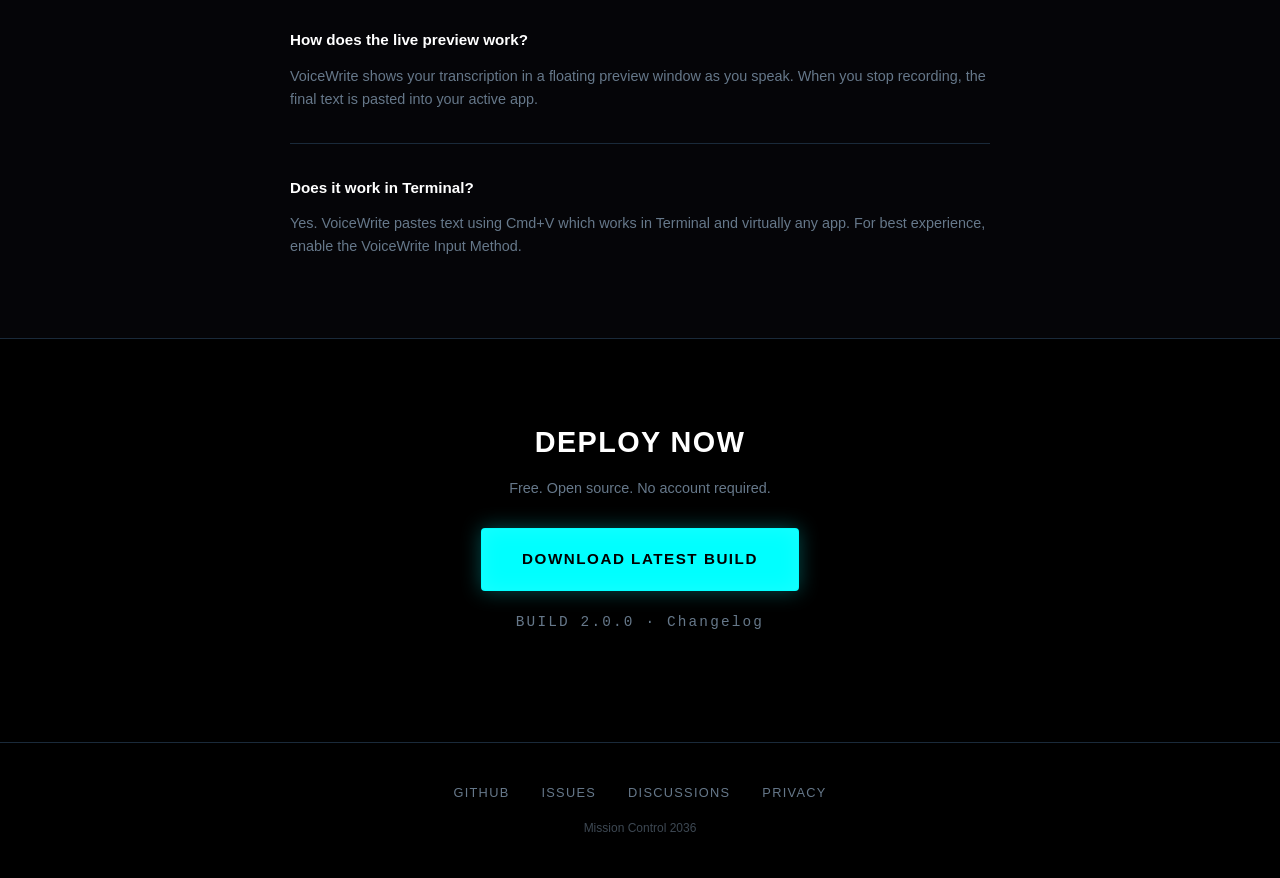
==== commit c16fd8ea: "Redesign website with NASA Mission Control 2036 theme - Replace 5.9MB icon.png with 2KB headset icon" ====
--- a/docs/index.html
+++ b/docs/index.html
@@ -3,22 +3,16 @@
 <head>
     <meta charset="UTF-8">
     <meta name="viewport" content="width=device-width, initial-scale=1.0">
-    <title>VoiceWrite - Free Voice to Text for Mac | Wispr Flow Alternative</title>
-    <meta name="description" content="Free voice dictation app for Mac with 100% on-device processing. No subscription, no cloud. The best open-source Wispr Flow alternative with real-time typing and multi-language support.">
-    <meta name="keywords" content="voice to text mac, speech to text macos, mac dictation app, voice typing mac, wispr flow alternative, wisprflow free alternative, free voice dictation mac, offline voice to text mac, private dictation app, on-device speech recognition, open source voice to text, dictation app without subscription, speech recognition macOS, voice input mac">
+    <title>VoiceWrite - Voice Command Interface for macOS</title>
+    <meta name="description" content="Free voice dictation app for Mac with 100% on-device processing. No subscription, no cloud. The best open-source Wispr Flow alternative.">
+    <meta name="keywords" content="voice to text mac, speech to text macos, mac dictation app, voice typing mac, wispr flow alternative, free voice dictation mac, offline voice to text mac, private dictation app">
 
     <!-- Open Graph -->
-    <meta property="og:title" content="VoiceWrite - Free Voice to Text for Mac">
-    <meta property="og:description" content="Free, open-source voice dictation for Mac. 100% on-device, no subscription. The best Wispr Flow alternative.">
+    <meta property="og:title" content="VoiceWrite - Voice Command Interface for macOS">
+    <meta property="og:description" content="Free, open-source voice dictation for Mac. 100% on-device, no subscription.">
     <meta property="og:type" content="website">
     <meta property="og:url" content="https://leftouterjoins.github.io/voicewrite/">
     <meta property="og:image" content="https://leftouterjoins.github.io/voicewrite/assets/icon.png">
-
-    <!-- Twitter Card -->
-    <meta name="twitter:card" content="summary">
-    <meta name="twitter:title" content="VoiceWrite - Free Voice to Text for Mac">
-    <meta name="twitter:description" content="Free, open-source voice dictation for Mac. 100% on-device, no subscription.">
-    <meta name="twitter:image" content="https://leftouterjoins.github.io/voicewrite/assets/icon.png">
 
     <!-- Structured Data -->
     <script type="application/ld+json">
@@ -33,100 +27,106 @@
             "price": "0",
             "priceCurrency": "USD"
         },
-        "description": "Free, open-source voice-to-text app for Mac with 100% on-device processing. No cloud, no subscription.",
+        "description": "Free, open-source voice-to-text app for Mac with 100% on-device processing.",
         "downloadUrl": "https://github.com/leftouterjoins/voicewrite/releases/latest",
-        "softwareVersion": "2.0.0",
-        "author": {
-            "@type": "Organization",
-            "name": "leftouterjoins"
-        },
-        "license": "https://opensource.org/licenses/MIT"
+        "softwareVersion": "2.0.0"
     }
     </script>
 
     <link rel="stylesheet" href="assets/style.css">
-    <link rel="icon" type="image/png" href="assets/icon.png">
+    <link rel="icon" type="image/svg+xml" href="assets/icon.svg">
 </head>
 <body>
     <header>
         <div class="container">
-            <img src="assets/icon.png" alt="VoiceWrite" width="80" height="80" class="logo">
+            <img src="assets/icon.svg" alt="VoiceWrite" class="logo">
             <h1>VoiceWrite</h1>
-            <p class="tagline">Private voice-to-text for macOS</p>
+            <p class="tagline">Voice Command Interface</p>
         </div>
     </header>
 
     <main>
-        <section class="hero hero-centered">
-            <div class="container">
-                <h2>Your voice stays on your Mac</h2>
-                <p>VoiceWrite uses Apple's on-device SpeechAnalyzer. No cloud servers, no subscriptions, no data collection. Just press your hotkey and talk.</p>
+        <section class="hero">
+            <div class="container">
+                <h2>Your Voice Stays On Your Mac</h2>
+                <p>On-device speech recognition powered by Apple's SpeechAnalyzer. No cloud servers. No subscriptions. No data collection.</p>
                 <div class="cta">
-                    <a href="https://github.com/leftouterjoins/voicewrite/releases/latest" class="btn primary">Download for macOS</a>
-                    <a href="https://github.com/leftouterjoins/voicewrite" class="btn secondary">View on GitHub</a>
-                </div>
-                <p class="requirements">Requires macOS 26.0 (Tahoe) or later</p>
+                    <a href="https://github.com/leftouterjoins/voicewrite/releases/latest" class="btn primary">Download</a>
+                    <a href="https://github.com/leftouterjoins/voicewrite" class="btn secondary">View Source</a>
+                </div>
+                <p class="status">System Ready — macOS Tahoe Required</p>
+            </div>
+        </section>
+
+        <section class="stats">
+            <div class="container">
+                <div class="stat">
+                    <div class="stat-value">100%</div>
+                    <div class="stat-label">On-Device</div>
+                </div>
+                <div class="stat">
+                    <div class="stat-value">10</div>
+                    <div class="stat-label">Languages</div>
+                </div>
+                <div class="stat">
+                    <div class="stat-value">&lt;5MB</div>
+                    <div class="stat-label">Footprint</div>
+                </div>
+                <div class="stat">
+                    <div class="stat-value">0ms</div>
+                    <div class="stat-label">Cloud Latency</div>
+                </div>
             </div>
         </section>
 
         <section class="features">
             <div class="container">
-                <h2>Why VoiceWrite?</h2>
+                <h2>System Capabilities</h2>
                 <div class="feature-grid">
                     <div class="feature">
                         <div class="feature-icon">🔒</div>
                         <h3>Privacy First</h3>
-                        <p>100% on-device speech recognition using Apple's SpeechAnalyzer. Your audio never leaves your Mac.</p>
+                        <p>100% on-device speech recognition. Your audio never leaves your Mac.</p>
+                    </div>
+                    <div class="feature">
+                        <div class="feature-icon">🌍</div>
+                        <h3>Multi-Language</h3>
+                        <p>10 languages with dedicated hotkeys. UI switches to match your transcription language.</p>
+                    </div>
+                    <div class="feature">
+                        <div class="feature-icon">📤</div>
+                        <h3>Auto-Send</h3>
+                        <p>Say a trigger word to automatically press Return after paste. Perfect for chat apps.</p>
+                    </div>
+                    <div class="feature">
+                        <div class="feature-icon">🎧</div>
+                        <h3>Headset Support</h3>
+                        <p>Use your USB headset's call button to toggle recording. Teams/Zoom compatible.</p>
+                    </div>
+                    <div class="feature">
+                        <div class="feature-icon">⌨️</div>
+                        <h3>Live Preview</h3>
+                        <p>Watch your words appear in real-time in a floating preview window.</p>
+                    </div>
+                    <div class="feature">
+                        <div class="feature-icon">🧹</div>
+                        <h3>Smart Cleanup</h3>
+                        <p>On-device AI removes filler words and fixes self-corrections automatically.</p>
                     </div>
                     <div class="feature">
                         <div class="feature-icon">✨</div>
                         <h3>Smart Punctuation</h3>
-                        <p>Automatic periods, commas, and question marks. Optional emoji conversion—say "heart" to type ❤️.</p>
-                    </div>
-                    <div class="feature">
-                        <div class="feature-icon">🎨</div>
-                        <h3>Visual Feedback</h3>
-                        <p>Screen border glows while recording so you always know it's working.</p>
-                    </div>
-                    <div class="feature">
-                        <div class="feature-icon">⚡</div>
-                        <h3>Tiny Footprint</h3>
-                        <p>Under 5MB on disk—no bundled ML models like Whisper. macOS manages speech assets automatically.</p>
-                    </div>
-                    <div class="feature">
-                        <div class="feature-icon">⌨️</div>
-                        <h3>Live Preview</h3>
-                        <p>Watch your words appear in real-time in a floating preview window. Text is pasted when you stop recording.</p>
-                    </div>
-                    <div class="feature">
-                        <div class="feature-icon">🎧</div>
-                        <h3>Headset Support</h3>
-                        <p>Use your USB headset's call button to toggle recording. Works with Teams/Zoom compatible headsets.</p>
+                        <p>Automatic periods, commas, and question marks. Optional emoji conversion.</p>
+                    </div>
+                    <div class="feature">
+                        <div class="feature-icon">📖</div>
+                        <h3>Custom Dictionary</h3>
+                        <p>Add names, technical terms, and jargon to improve recognition accuracy.</p>
                     </div>
                     <div class="feature">
                         <div class="feature-icon">💻</div>
                         <h3>Open Source</h3>
-                        <p>MIT licensed, free forever. Audit the code, contribute improvements, or fork it for your own projects.</p>
-                    </div>
-                    <div class="feature">
-                        <div class="feature-icon">🌍</div>
-                        <h3>Multi-Language</h3>
-                        <p>10 languages with dedicated hotkeys. The entire app UI switches to match your transcription language.</p>
-                    </div>
-                    <div class="feature">
-                        <div class="feature-icon">📤</div>
-                        <h3>Auto-Send</h3>
-                        <p>Say a trigger word like "send" to automatically press Return after paste. Perfect for chat apps and forms.</p>
-                    </div>
-                    <div class="feature">
-                        <div class="feature-icon">🧹</div>
-                        <h3>Smart Cleanup</h3>
-                        <p>On-device AI removes filler words (um, uh) and fixes self-corrections automatically.</p>
-                    </div>
-                    <div class="feature">
-                        <div class="feature-icon">📖</div>
-                        <h3>Custom Dictionary</h3>
-                        <p>Add names, technical terms, and jargon to improve recognition accuracy for your vocabulary.</p>
+                        <p>MIT licensed, free forever. Audit the code or fork it for your own projects.</p>
                     </div>
                 </div>
             </div>
@@ -134,27 +134,27 @@
 
         <section class="how-it-works">
             <div class="container">
-                <h2>How It Works</h2>
-                <div class="steps">
-                    <div class="step">
-                        <div class="step-number">1</div>
-                        <h3>Launch</h3>
-                        <p>VoiceWrite lives in your menu bar. Grant microphone and accessibility permissions on first run.</p>
-                    </div>
-                    <div class="step">
-                        <div class="step-number">2</div>
-                        <h3>Press Hotkey</h3>
-                        <p>Hit Ctrl+V (customizable) from anywhere. The screen border lights up to show you're recording.</p>
-                    </div>
-                    <div class="step">
-                        <div class="step-number">3</div>
-                        <h3>Speak</h3>
-                        <p>Talk naturally. See your words appear in real-time with live transcription preview.</p>
-                    </div>
-                    <div class="step">
-                        <div class="step-number">4</div>
-                        <h3>Done</h3>
-                        <p>Press the hotkey again. Your transcribed text is typed into the active app automatically.</p>
+                <h2>Mission Sequence</h2>
+                <div class="phases">
+                    <div class="phase">
+                        <div class="phase-number">01</div>
+                        <h3>Initialize</h3>
+                        <p>Launch VoiceWrite. Grant microphone permissions.</p>
+                    </div>
+                    <div class="phase">
+                        <div class="phase-number">02</div>
+                        <h3>Engage</h3>
+                        <p>Press your hotkey from anywhere. Screen border activates.</p>
+                    </div>
+                    <div class="phase">
+                        <div class="phase-number">03</div>
+                        <h3>Transmit</h3>
+                        <p>Speak naturally. Watch real-time transcription preview.</p>
+                    </div>
+                    <div class="phase">
+                        <div class="phase-number">04</div>
+                        <h3>Execute</h3>
+                        <p>Press hotkey again. Text pastes into active app.</p>
                     </div>
                 </div>
             </div>
@@ -162,13 +162,13 @@
 
         <section class="comparison">
             <div class="container">
-                <h2>Free Wispr Flow Alternative</h2>
-                <p class="section-intro">Looking for a voice dictation app without monthly fees? VoiceWrite delivers the same core features as paid alternatives—completely free.</p>
+                <h2>System Comparison</h2>
+                <p class="section-intro">Voice dictation without monthly fees or cloud dependencies.</p>
                 <div class="comparison-table">
                     <table>
                         <thead>
                             <tr>
-                                <th>Feature</th>
+                                <th>Metric</th>
                                 <th>VoiceWrite</th>
                                 <th>Paid Apps</th>
                             </tr>
@@ -195,27 +195,12 @@
                                 <td>No</td>
                             </tr>
                             <tr>
-                                <td>Real-time typing</td>
-                                <td><strong>Yes</strong></td>
-                                <td>Yes</td>
-                            </tr>
-                            <tr>
-                                <td>Multi-language</td>
-                                <td><strong>Yes</strong></td>
-                                <td>Yes</td>
-                            </tr>
-                            <tr>
-                                <td>Custom vocabulary</td>
-                                <td><strong>Yes</strong></td>
-                                <td>Yes</td>
-                            </tr>
-                            <tr>
                                 <td>Works offline</td>
                                 <td><strong>Yes</strong></td>
                                 <td>Limited</td>
                             </tr>
                             <tr>
-                                <td>Auto-send messages</td>
+                                <td>Auto-send</td>
                                 <td><strong>Yes</strong></td>
                                 <td>No</td>
                             </tr>
@@ -227,27 +212,23 @@
 
         <section class="faq">
             <div class="container">
-                <h2>FAQ</h2>
+                <h2>Technical Briefing</h2>
                 <div class="faq-list">
                     <div class="faq-item">
                         <h3>How is VoiceWrite different from other dictation apps?</h3>
-                        <p>VoiceWrite is designed for quick, single-line input — not long-form dictation. It's ideal for form fields, quick messages, search queries, short notes, and vibe coding. For paragraphs or documents, use macOS's built-in Dictation.</p>
+                        <p>VoiceWrite is designed for quick input — form fields, messages, search queries, and vibe coding. For long-form documents, use macOS's built-in Dictation.</p>
                     </div>
                     <div class="faq-item">
                         <h3>Is VoiceWrite a good Wispr Flow alternative?</h3>
-                        <p>Yes! VoiceWrite offers similar core features—real-time voice typing, hotkey activation, multi-language support, and smart punctuation—but completely free and with better privacy since everything runs on-device.</p>
-                    </div>
-                    <div class="faq-item">
-                        <h3>Why choose VoiceWrite over paid voice dictation apps?</h3>
-                        <p>VoiceWrite is free, open source, and processes all audio locally on your Mac. No subscription fees, no cloud uploads, no account required. Your voice data never leaves your computer.</p>
+                        <p>Yes. Real-time voice typing, hotkey activation, multi-language support, smart punctuation — completely free with better privacy since everything runs on-device.</p>
                     </div>
                     <div class="faq-item">
                         <h3>How does the live preview work?</h3>
-                        <p>VoiceWrite shows your transcription in a floating preview window as you speak. When you stop recording, the final text is pasted into your active app. This gives you a chance to see what was transcribed before it's inserted.</p>
+                        <p>VoiceWrite shows your transcription in a floating preview window as you speak. When you stop recording, the final text is pasted into your active app.</p>
                     </div>
                     <div class="faq-item">
                         <h3>Does it work in Terminal?</h3>
-                        <p>Yes! VoiceWrite pastes text using Cmd+V which works in Terminal and virtually any app. For the best experience, enable the VoiceWrite Input Method in System Settings.</p>
+                        <p>Yes. VoiceWrite pastes text using Cmd+V which works in Terminal and virtually any app. For best experience, enable the VoiceWrite Input Method.</p>
                     </div>
                 </div>
             </div>
@@ -255,10 +236,10 @@
 
         <section class="download" id="download">
             <div class="container">
-                <h2>Get VoiceWrite</h2>
+                <h2>Deploy Now</h2>
                 <p>Free. Open source. No account required.</p>
-                <a href="https://github.com/leftouterjoins/voicewrite/releases/latest" class="btn primary large">Download Latest Release</a>
-                <p class="version">Version 2.0.0 &middot; <a href="https://github.com/leftouterjoins/voicewrite/releases">Changelog</a></p>
+                <a href="https://github.com/leftouterjoins/voicewrite/releases/latest" class="btn primary large">Download Latest Build</a>
+                <p class="version">BUILD 2.0.0 · <a href="https://github.com/leftouterjoins/voicewrite/releases">Changelog</a></p>
             </div>
         </section>
     </main>
@@ -269,11 +250,10 @@
                 <a href="https://github.com/leftouterjoins/voicewrite">GitHub</a>
                 <a href="https://github.com/leftouterjoins/voicewrite/issues">Issues</a>
                 <a href="https://github.com/leftouterjoins/voicewrite/discussions">Discussions</a>
-                <a href="privacy.html">Privacy Policy</a>
-            </div>
-            <p class="copyright">Made with 100% organic, grass-fed, free range vibes.</p>
+                <a href="privacy.html">Privacy</a>
+            </div>
+            <p class="copyright">Mission Control 2036</p>
         </div>
     </footer>
-
 </body>
 </html>
--- a/docs/assets/style.css
+++ b/docs/assets/style.css
@@ -1,17 +1,18 @@
-/* VoiceWrite Website Styles */
+/* VoiceWrite - NASA Mission Control 2036 */
 
 :root {
-    --color-bg: #0a0a0a;
-    --color-surface: #141414;
-    --color-border: #2a2a2a;
-    --color-text: #e5e5e5;
-    --color-text-muted: #888;
-    --color-primary: #ff6b4a;
-    --color-primary-hover: #ff8566;
-    --color-secondary: #333;
-    --color-secondary-hover: #444;
-    --max-width: 1100px;
-    --radius: 12px;
+    --black: #000000;
+    --void: #050508;
+    --surface: #0a0f14;
+    --grid: #0f1a24;
+    --border: #1a2a3a;
+    --cyan: #00ffff;
+    --cyan-dim: #00aaaa;
+    --cyan-glow: rgba(0, 255, 255, 0.3);
+    --red: #ff3366;
+    --white: #ffffff;
+    --gray: #66788a;
+    --max-width: 1200px;
 }
 
 * {
@@ -21,412 +22,368 @@
 }
 
 body {
-    font-family: -apple-system, BlinkMacSystemFont, "Segoe UI", Roboto, Helvetica, Arial, sans-serif;
-    background: var(--color-bg);
-    color: var(--color-text);
+    font-family: -apple-system, BlinkMacSystemFont, "SF Pro Text", "Segoe UI", Roboto, sans-serif;
+    background: var(--black);
+    color: var(--white);
     line-height: 1.6;
     min-height: 100vh;
+}
+
+/* Grid background */
+body::before {
+    content: '';
+    position: fixed;
+    inset: 0;
+    background:
+        linear-gradient(var(--grid) 1px, transparent 1px),
+        linear-gradient(90deg, var(--grid) 1px, transparent 1px);
+    background-size: 60px 60px;
+    pointer-events: none;
+    opacity: 0.4;
+    z-index: -1;
 }
 
 .container {
     max-width: var(--max-width);
     margin: 0 auto;
-    padding: 0 24px;
+    padding: 0 32px;
+}
+
+/* Typography */
+h1, h2, h3 {
+    font-weight: 600;
+    letter-spacing: 0.05em;
+    text-transform: uppercase;
 }
 
 /* Header */
 header {
-    padding: 60px 0 40px;
-    text-align: center;
-}
-
-header.compact {
-    padding: 40px 0 30px;
+    padding: 60px 0 20px;
+    text-align: center;
 }
 
 header .logo {
-    margin-bottom: 16px;
-    border-radius: 16px;
+    width: 100px;
+    height: 100px;
+    margin-bottom: 20px;
+    filter: drop-shadow(0 0 20px var(--cyan-glow));
 }
 
 header h1 {
-    font-size: 2.5rem;
+    font-size: 3rem;
     font-weight: 700;
+    letter-spacing: 0.15em;
     margin-bottom: 8px;
+    background: linear-gradient(180deg, var(--white) 0%, var(--cyan) 100%);
+    -webkit-background-clip: text;
+    -webkit-text-fill-color: transparent;
+    background-clip: text;
 }
 
 header .tagline {
-    font-size: 1.25rem;
-    color: var(--color-text-muted);
-}
-
-header .date {
-    color: var(--color-text-muted);
     font-size: 0.9rem;
-}
-
-header .back-link {
-    display: inline-block;
-    color: var(--color-text-muted);
-    text-decoration: none;
-    margin-bottom: 20px;
-    font-size: 0.9rem;
-}
-
-header .back-link:hover {
-    color: var(--color-text);
+    color: var(--gray);
+    letter-spacing: 0.3em;
+    text-transform: uppercase;
 }
 
 /* Buttons */
 .btn {
     display: inline-block;
-    padding: 12px 24px;
-    border-radius: var(--radius);
+    padding: 14px 28px;
+    border-radius: 4px;
     text-decoration: none;
     font-weight: 600;
-    font-size: 1rem;
-    transition: all 0.2s ease;
+    font-size: 0.85rem;
+    letter-spacing: 0.1em;
+    text-transform: uppercase;
+    transition: all 0.3s ease;
+    border: 1px solid transparent;
 }
 
 .btn.primary {
-    background: var(--color-primary);
-    color: white;
+    background: var(--cyan);
+    color: var(--black);
+    box-shadow: 0 0 20px var(--cyan-glow), inset 0 0 20px rgba(255,255,255,0.1);
 }
 
 .btn.primary:hover {
-    background: var(--color-primary-hover);
-    transform: translateY(-1px);
+    box-shadow: 0 0 40px var(--cyan-glow), inset 0 0 20px rgba(255,255,255,0.2);
+    transform: translateY(-2px);
 }
 
 .btn.secondary {
-    background: var(--color-secondary);
-    color: var(--color-text);
+    background: transparent;
+    color: var(--cyan);
+    border-color: var(--cyan);
 }
 
 .btn.secondary:hover {
-    background: var(--color-secondary-hover);
+    background: rgba(0, 255, 255, 0.1);
+    box-shadow: 0 0 20px var(--cyan-glow);
 }
 
 .btn.large {
-    padding: 16px 32px;
-    font-size: 1.1rem;
+    padding: 18px 40px;
+    font-size: 0.95rem;
 }
 
 /* Hero Section */
 .hero {
-    padding: 40px 0 80px;
-}
-
-.hero .container {
-    display: grid;
-    grid-template-columns: 1fr 1fr;
-    gap: 60px;
-    align-items: center;
-}
-
-.hero.hero-centered .container {
-    display: block;
-    text-align: center;
-    max-width: 700px;
-}
-
-.hero.hero-centered h2 {
-    font-size: 2.5rem;
-    font-weight: 700;
+    padding: 40px 0 60px;
+    text-align: center;
+}
+
+.hero h2 {
+    font-size: 2.2rem;
+    font-weight: 600;
     margin-bottom: 16px;
-    line-height: 1.2;
-}
-
-.hero.hero-centered p {
+    letter-spacing: 0.08em;
+}
+
+.hero p {
     font-size: 1.1rem;
-    color: var(--color-text-muted);
-    margin-bottom: 24px;
-}
-
-.hero.hero-centered .cta {
+    color: var(--gray);
+    margin-bottom: 32px;
+    max-width: 600px;
+    margin-left: auto;
+    margin-right: auto;
+}
+
+.hero .cta {
     display: flex;
-    gap: 12px;
+    gap: 16px;
     justify-content: center;
     flex-wrap: wrap;
-}
-
-.hero.hero-centered .requirements {
+    margin-bottom: 24px;
+}
+
+.hero .status {
+    display: inline-flex;
+    align-items: center;
+    gap: 8px;
+    font-size: 0.75rem;
+    color: var(--cyan);
+    letter-spacing: 0.2em;
+    text-transform: uppercase;
+}
+
+.hero .status::before {
+    content: '';
+    width: 8px;
+    height: 8px;
+    background: var(--cyan);
+    border-radius: 50%;
+    animation: pulse 2s ease-in-out infinite;
+}
+
+@keyframes pulse {
+    0%, 100% { opacity: 1; box-shadow: 0 0 10px var(--cyan); }
+    50% { opacity: 0.5; box-shadow: 0 0 5px var(--cyan); }
+}
+
+/* Stats Bar */
+.stats {
+    padding: 40px 0;
+    border-top: 1px solid var(--border);
+    border-bottom: 1px solid var(--border);
+    background: var(--void);
+}
+
+.stats .container {
+    display: flex;
+    justify-content: center;
+    gap: 60px;
+    flex-wrap: wrap;
+}
+
+.stat {
+    text-align: center;
+}
+
+.stat-value {
+    font-size: 1.5rem;
+    font-weight: 700;
+    color: var(--cyan);
+    letter-spacing: 0.05em;
+    font-family: "SF Mono", Monaco, monospace;
+}
+
+.stat-label {
+    font-size: 0.7rem;
+    color: var(--gray);
+    letter-spacing: 0.2em;
+    text-transform: uppercase;
+    margin-top: 4px;
+}
+
+/* Features Section */
+.features {
+    padding: 80px 0;
+}
+
+.features h2 {
+    text-align: center;
+    font-size: 1.5rem;
+    margin-bottom: 48px;
+    color: var(--gray);
+}
+
+.feature-grid {
+    display: grid;
+    grid-template-columns: repeat(3, 1fr);
+    gap: 24px;
+}
+
+.feature {
+    padding: 28px;
+    background: var(--surface);
+    border: 1px solid var(--border);
+    border-radius: 4px;
+    position: relative;
+    transition: all 0.3s ease;
+}
+
+.feature::before,
+.feature::after {
+    content: '';
+    position: absolute;
+    width: 12px;
+    height: 12px;
+    border-color: var(--cyan-dim);
+    border-style: solid;
+    opacity: 0.5;
+    transition: opacity 0.3s ease;
+}
+
+.feature::before {
+    top: -1px;
+    left: -1px;
+    border-width: 2px 0 0 2px;
+}
+
+.feature::after {
+    bottom: -1px;
+    right: -1px;
+    border-width: 0 2px 2px 0;
+}
+
+.feature:hover {
+    border-color: var(--cyan-dim);
+    box-shadow: 0 0 30px rgba(0, 255, 255, 0.1);
+}
+
+.feature:hover::before,
+.feature:hover::after {
+    opacity: 1;
+    border-color: var(--cyan);
+}
+
+.feature-icon {
+    font-size: 1.5rem;
+    margin-bottom: 12px;
+}
+
+.feature h3 {
+    font-size: 0.9rem;
+    margin-bottom: 8px;
+    letter-spacing: 0.1em;
+}
+
+.feature p {
+    color: var(--gray);
     font-size: 0.85rem;
-    color: var(--color-text-muted);
-    margin-top: 16px;
-}
-
-.hero-content h2 {
-    font-size: 2.5rem;
-    font-weight: 700;
-    margin-bottom: 16px;
-    line-height: 1.2;
-}
-
-.hero-content p {
-    font-size: 1.1rem;
-    color: var(--color-text-muted);
-    margin-bottom: 24px;
-}
-
-.hero .cta {
+    line-height: 1.5;
+}
+
+/* How It Works */
+.how-it-works {
+    padding: 80px 0;
+    background: var(--void);
+    border-top: 1px solid var(--border);
+    border-bottom: 1px solid var(--border);
+}
+
+.how-it-works h2 {
+    text-align: center;
+    font-size: 1.5rem;
+    margin-bottom: 48px;
+    color: var(--gray);
+}
+
+.phases {
     display: flex;
-    gap: 12px;
-    flex-wrap: wrap;
-}
-
-.hero .requirements {
-    font-size: 0.85rem;
-    color: var(--color-text-muted);
-    margin-top: 16px;
-}
-
-.hero-image .demo {
-    width: 100%;
-    max-width: 500px;
-    border-radius: var(--radius);
-    border: 1px solid var(--color-border);
-}
-
-.video-wrapper {
+    justify-content: center;
+    gap: 0;
     position: relative;
-    display: inline-block;
-    cursor: pointer;
-}
-
-.video-wrapper:hover .video-expand-hint {
-    opacity: 1;
-}
-
-.video-expand-hint {
+}
+
+.phase {
+    flex: 1;
+    max-width: 240px;
+    text-align: center;
+    padding: 24px;
+    position: relative;
+}
+
+.phase::after {
+    content: '';
     position: absolute;
-    bottom: 16px;
-    left: 50%;
-    transform: translateX(-50%);
-    background: rgba(0, 0, 0, 0.8);
-    color: white;
-    padding: 8px 16px;
-    border-radius: 20px;
-    font-size: 0.85rem;
-    opacity: 0;
-    transition: opacity 0.2s ease;
-    pointer-events: none;
-}
-
-.screenshot-strip {
-    display: flex;
-    gap: 8px;
-    margin-top: 12px;
-    justify-content: center;
-}
-
-.screenshot-strip img {
+    top: 36px;
+    right: -40px;
     width: 80px;
-    height: 50px;
-    object-fit: cover;
-    border-radius: 6px;
-    border: 1px solid var(--color-border);
-    cursor: pointer;
-    transition: transform 0.2s ease, border-color 0.2s ease;
-}
-
-.screenshot-strip img:hover {
-    transform: scale(1.05);
-    border-color: var(--color-primary);
-}
-
-/* Lightbox */
-.lightbox {
-    position: fixed;
-    inset: 0;
-    background: rgba(0, 0, 0, 0.95);
+    height: 2px;
+    background: linear-gradient(90deg, var(--cyan), transparent);
+}
+
+.phase:last-child::after {
+    display: none;
+}
+
+.phase-number {
+    width: 48px;
+    height: 48px;
+    background: var(--surface);
+    border: 2px solid var(--cyan);
+    border-radius: 4px;
     display: flex;
     align-items: center;
     justify-content: center;
-    z-index: 1000;
-    opacity: 0;
-    visibility: hidden;
-    transition: opacity 0.3s ease, visibility 0.3s ease;
-}
-
-.lightbox.active {
-    opacity: 1;
-    visibility: visible;
-}
-
-.lightbox-content {
-    position: relative;
-    max-width: 90vw;
-    max-height: 90vh;
-}
-
-.lightbox-content video,
-.lightbox-content img {
-    max-width: 90vw;
-    max-height: 80vh;
-    border-radius: var(--radius);
-}
-
-#lightbox-image {
-    display: none;
-}
-
-.lightbox-controls {
-    display: flex;
-    justify-content: center;
-    gap: 16px;
-    margin-top: 20px;
-}
-
-.control-btn {
-    width: 48px;
-    height: 48px;
-    border-radius: 50%;
-    border: none;
-    background: var(--color-surface);
-    color: var(--color-text);
-    cursor: pointer;
-    display: flex;
-    align-items: center;
-    justify-content: center;
-    transition: background 0.2s ease, transform 0.1s ease;
-}
-
-.control-btn:hover {
-    background: var(--color-secondary-hover);
-    transform: scale(1.1);
-}
-
-.control-btn svg {
-    width: 24px;
-    height: 24px;
-}
-
-/* Play/Pause toggle */
-.control-btn .icon-pause,
-.control-btn.paused .icon-play {
-    display: block;
-}
-
-.control-btn .icon-play,
-.control-btn.paused .icon-pause {
-    display: none;
-}
-
-/* Mute/Unmute toggle */
-.control-btn .icon-muted,
-.control-btn.muted .icon-unmuted {
-    display: none;
-}
-
-.control-btn .icon-unmuted,
-.control-btn.muted .icon-muted {
-    display: block;
-}
-
-/* Features Section */
-.features {
-    padding: 80px 0;
-    background: var(--color-surface);
-}
-
-.features h2 {
-    text-align: center;
-    font-size: 2rem;
-    margin-bottom: 48px;
-}
-
-.feature-grid {
-    display: grid;
-    grid-template-columns: repeat(2, 1fr);
-    gap: 32px;
-}
-
-.feature {
-    padding: 32px;
-    background: var(--color-bg);
-    border-radius: var(--radius);
-    border: 1px solid var(--color-border);
-}
-
-.feature-icon {
-    font-size: 2rem;
-    margin-bottom: 16px;
-}
-
-.feature h3 {
-    font-size: 1.25rem;
+    font-size: 1rem;
+    font-weight: 700;
+    color: var(--cyan);
+    margin: 0 auto 16px;
+    font-family: "SF Mono", Monaco, monospace;
+}
+
+.phase h3 {
+    font-size: 0.8rem;
     margin-bottom: 8px;
-}
-
-.feature p {
-    color: var(--color-text-muted);
-    font-size: 0.95rem;
-}
-
-/* How It Works */
-.how-it-works {
-    padding: 80px 0;
-}
-
-.how-it-works h2 {
-    text-align: center;
-    font-size: 2rem;
-    margin-bottom: 48px;
-}
-
-.steps {
-    display: grid;
-    grid-template-columns: repeat(4, 1fr);
-    gap: 24px;
-}
-
-.step {
-    text-align: center;
-    padding: 24px;
-}
-
-.step-number {
-    width: 48px;
-    height: 48px;
-    background: var(--color-primary);
-    color: white;
-    border-radius: 50%;
-    display: flex;
-    align-items: center;
-    justify-content: center;
-    font-size: 1.25rem;
-    font-weight: 700;
-    margin: 0 auto 16px;
-}
-
-.step h3 {
-    font-size: 1.1rem;
-    margin-bottom: 8px;
-}
-
-.step p {
-    color: var(--color-text-muted);
-    font-size: 0.9rem;
+    letter-spacing: 0.15em;
+}
+
+.phase p {
+    color: var(--gray);
+    font-size: 0.8rem;
 }
 
 /* Comparison Section */
 .comparison {
     padding: 80px 0;
-    background: var(--color-surface);
 }
 
 .comparison h2 {
     text-align: center;
-    font-size: 2rem;
+    font-size: 1.5rem;
     margin-bottom: 16px;
 }
 
 .comparison .section-intro {
     text-align: center;
-    color: var(--color-text-muted);
-    max-width: 600px;
-    margin: 0 auto 48px;
+    color: var(--gray);
+    max-width: 500px;
+    margin: 0 auto 40px;
+    font-size: 0.9rem;
 }
 
 .comparison-table {
@@ -438,25 +395,28 @@
 .comparison-table table {
     width: 100%;
     border-collapse: collapse;
-    background: var(--color-bg);
-    border-radius: var(--radius);
-    overflow: hidden;
+    background: var(--surface);
+    border: 1px solid var(--border);
 }
 
 .comparison-table th,
 .comparison-table td {
-    padding: 16px 20px;
+    padding: 14px 20px;
     text-align: left;
-    border-bottom: 1px solid var(--color-border);
+    border-bottom: 1px solid var(--border);
+    font-size: 0.85rem;
 }
 
 .comparison-table th {
-    background: var(--color-secondary);
+    background: var(--void);
     font-weight: 600;
+    letter-spacing: 0.1em;
+    text-transform: uppercase;
+    font-size: 0.75rem;
 }
 
 .comparison-table th:nth-child(2) {
-    color: var(--color-primary);
+    color: var(--cyan);
 }
 
 .comparison-table tr:last-child td {
@@ -464,22 +424,26 @@
 }
 
 .comparison-table td:first-child {
-    color: var(--color-text-muted);
+    color: var(--gray);
 }
 
 .comparison-table td strong {
-    color: var(--color-primary);
+    color: var(--cyan);
+    font-weight: 500;
 }
 
 /* FAQ Section */
 .faq {
     padding: 80px 0;
+    background: var(--void);
+    border-top: 1px solid var(--border);
 }
 
 .faq h2 {
     text-align: center;
-    font-size: 2rem;
+    font-size: 1.5rem;
     margin-bottom: 48px;
+    color: var(--gray);
 }
 
 .faq-list {
@@ -490,7 +454,7 @@
 .faq-item {
     margin-bottom: 32px;
     padding-bottom: 32px;
-    border-bottom: 1px solid var(--color-border);
+    border-bottom: 1px solid var(--border);
 }
 
 .faq-item:last-child {
@@ -500,53 +464,56 @@
 }
 
 .faq-item h3 {
-    font-size: 1.1rem;
+    font-size: 0.95rem;
     margin-bottom: 12px;
+    text-transform: none;
+    letter-spacing: 0;
 }
 
 .faq-item p {
-    color: var(--color-text-muted);
-    line-height: 1.6;
+    color: var(--gray);
+    font-size: 0.9rem;
 }
 
 /* Download Section */
 .download {
     padding: 80px 0;
-    background: var(--color-surface);
-    text-align: center;
+    text-align: center;
+    border-top: 1px solid var(--border);
 }
 
 .download h2 {
-    font-size: 2rem;
+    font-size: 1.8rem;
     margin-bottom: 12px;
 }
 
 .download > .container > p {
-    color: var(--color-text-muted);
-    margin-bottom: 24px;
-}
-
-.download .btn {
-    margin-bottom: 16px;
+    color: var(--gray);
+    margin-bottom: 28px;
+    font-size: 0.9rem;
 }
 
 .download .version {
-    font-size: 0.85rem;
-    color: var(--color-text-muted);
+    font-size: 0.75rem;
+    color: var(--gray);
+    margin-top: 20px;
+    letter-spacing: 0.15em;
+    font-family: "SF Mono", Monaco, monospace;
 }
 
 .download .version a {
-    color: var(--color-text-muted);
+    color: var(--gray);
+    text-decoration: none;
 }
 
 .download .version a:hover {
-    color: var(--color-text);
+    color: var(--cyan);
 }
 
 /* Footer */
 footer {
     padding: 40px 0;
-    border-top: 1px solid var(--color-border);
+    border-top: 1px solid var(--border);
 }
 
 footer .container {
@@ -556,23 +523,62 @@
 .footer-links {
     display: flex;
     justify-content: center;
-    gap: 24px;
+    gap: 32px;
     margin-bottom: 16px;
 }
 
 .footer-links a {
-    color: var(--color-text-muted);
+    color: var(--gray);
     text-decoration: none;
-    font-size: 0.9rem;
+    font-size: 0.8rem;
+    letter-spacing: 0.1em;
+    text-transform: uppercase;
+    transition: color 0.2s ease;
 }
 
 .footer-links a:hover {
-    color: var(--color-text);
+    color: var(--cyan);
 }
 
 .copyright {
-    color: var(--color-text-muted);
-    font-size: 0.85rem;
+    color: var(--gray);
+    font-size: 0.75rem;
+    opacity: 0.6;
+}
+
+/* Compact Header (Privacy/Subpages) */
+header.compact {
+    padding: 40px 0;
+}
+
+header.compact h1 {
+    font-size: 1.8rem;
+    background: none;
+    -webkit-text-fill-color: var(--white);
+}
+
+header.compact .back-link {
+    display: inline-block;
+    color: var(--cyan);
+    text-decoration: none;
+    font-size: 0.8rem;
+    letter-spacing: 0.1em;
+    text-transform: uppercase;
+    margin-bottom: 16px;
+    transition: opacity 0.2s ease;
+}
+
+header.compact .back-link:hover {
+    opacity: 0.7;
+}
+
+header.compact .date {
+    color: var(--gray);
+    font-size: 0.75rem;
+    letter-spacing: 0.15em;
+    text-transform: uppercase;
+    font-family: "SF Mono", Monaco, monospace;
+    margin-top: 8px;
 }
 
 /* Prose (Privacy Policy) */
@@ -589,10 +595,12 @@
 }
 
 .prose h2 {
-    font-size: 1.5rem;
+    font-size: 1.2rem;
     margin-bottom: 16px;
     padding-top: 24px;
-    border-top: 1px solid var(--color-border);
+    border-top: 1px solid var(--border);
+    text-transform: none;
+    letter-spacing: 0;
 }
 
 .prose section:first-child h2 {
@@ -601,17 +609,19 @@
 }
 
 .prose h3 {
-    font-size: 1.1rem;
+    font-size: 1rem;
     margin: 24px 0 8px;
+    text-transform: none;
+    letter-spacing: 0;
 }
 
 .prose p {
-    color: var(--color-text-muted);
+    color: var(--gray);
     margin-bottom: 12px;
 }
 
 .prose ul {
-    color: var(--color-text-muted);
+    color: var(--gray);
     margin-left: 24px;
     margin-bottom: 12px;
 }
@@ -621,7 +631,7 @@
 }
 
 .prose a {
-    color: var(--color-primary);
+    color: var(--cyan);
     text-decoration: none;
 }
 
@@ -630,44 +640,63 @@
 }
 
 .prose strong {
-    color: var(--color-text);
+    color: var(--white);
 }
 
 /* Responsive */
 @media (max-width: 900px) {
-    .hero .container {
-        grid-template-columns: 1fr;
-        text-align: center;
-    }
-
-    .hero .cta {
-        justify-content: center;
-    }
-
-    .hero-image {
-        order: -1;
+    .feature-grid {
+        grid-template-columns: repeat(2, 1fr);
+    }
+
+    .phases {
+        flex-wrap: wrap;
+        gap: 24px;
+    }
+
+    .phase::after {
+        display: none;
+    }
+
+    .stats .container {
+        gap: 40px;
+    }
+
+    header h1 {
+        font-size: 2.2rem;
+    }
+}
+
+@media (max-width: 600px) {
+    .container {
+        padding: 0 20px;
+    }
+
+    header h1 {
+        font-size: 1.8rem;
+        letter-spacing: 0.1em;
+    }
+
+    .hero h2 {
+        font-size: 1.5rem;
     }
 
     .feature-grid {
         grid-template-columns: 1fr;
     }
 
-    .steps {
-        grid-template-columns: repeat(2, 1fr);
-    }
-}
-
-@media (max-width: 600px) {
-    header h1 {
-        font-size: 2rem;
-    }
-
-    .hero-content h2 {
-        font-size: 1.75rem;
-    }
-
-    .steps {
-        grid-template-columns: 1fr;
+    .phases {
+        flex-direction: column;
+        align-items: center;
+    }
+
+    .phase {
+        max-width: 100%;
+    }
+
+    .stats .container {
+        flex-direction: column;
+        gap: 24px;
     }
 
     .footer-links {
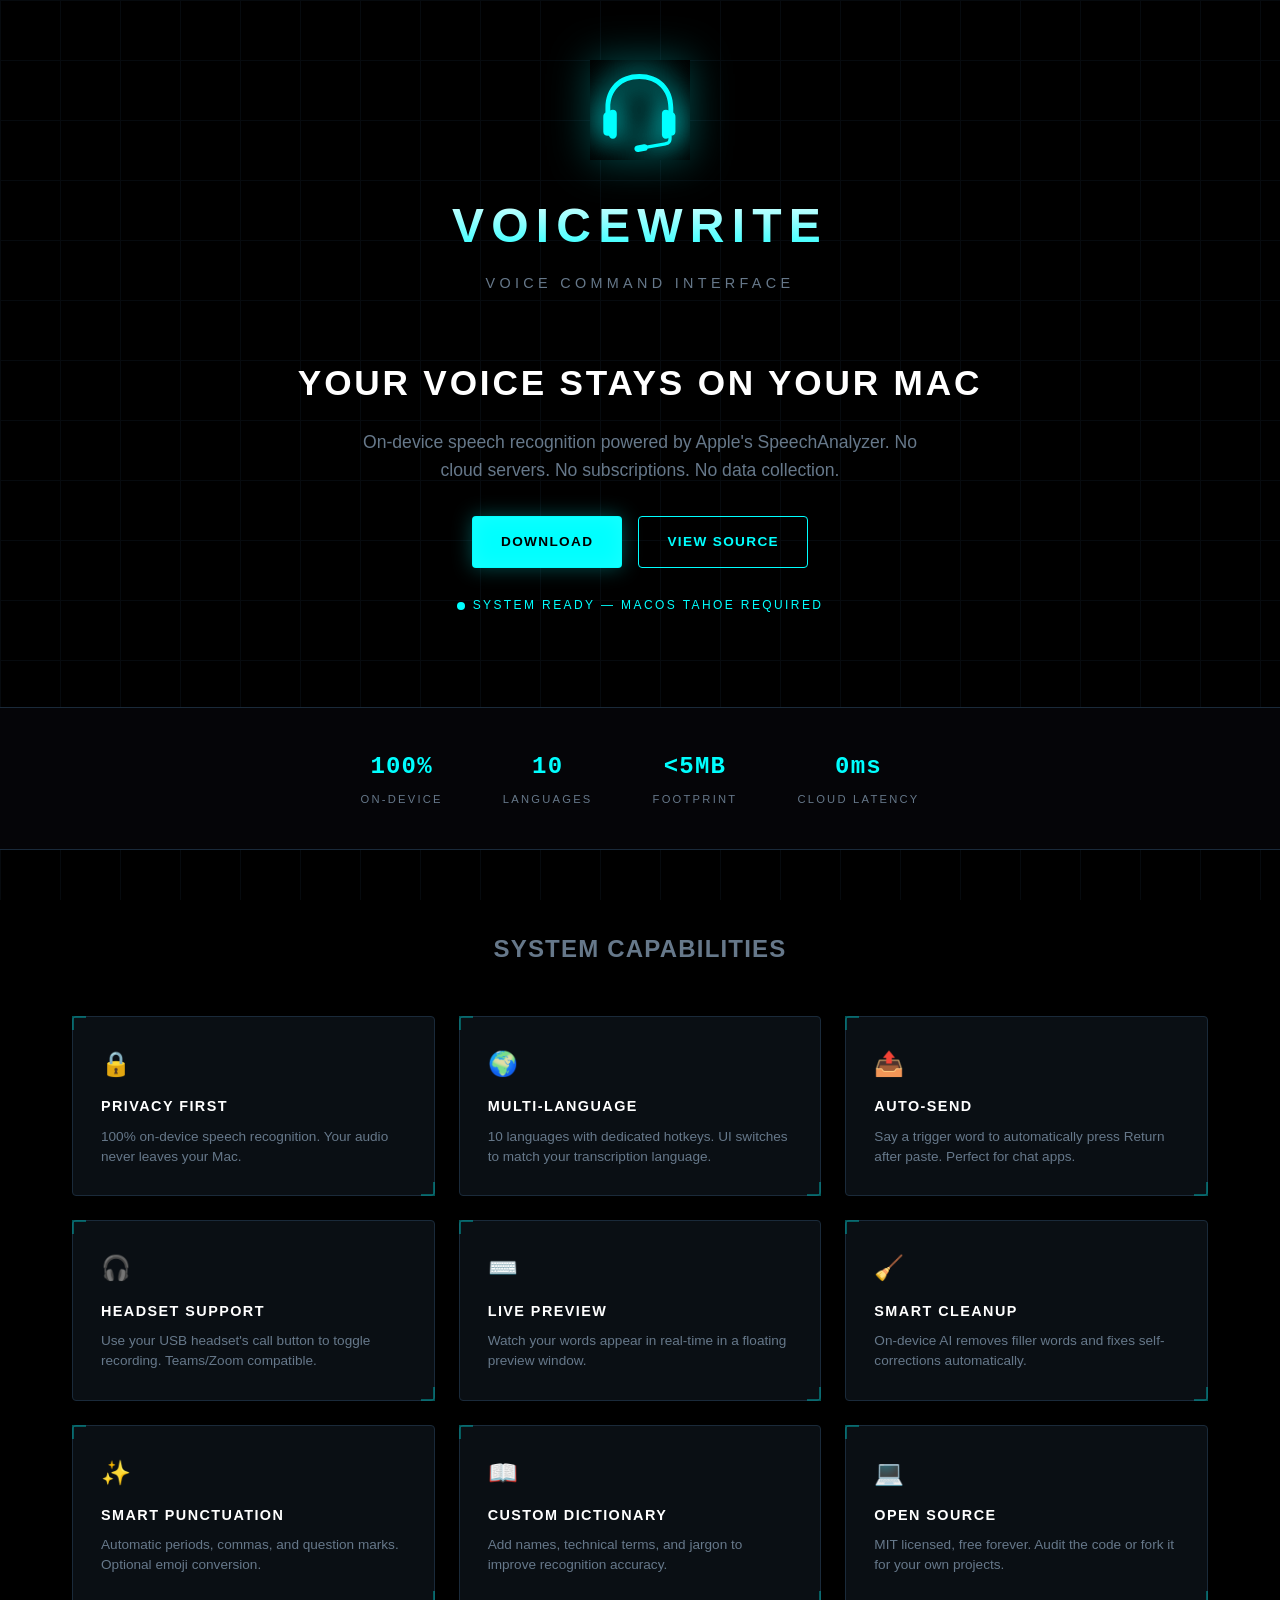
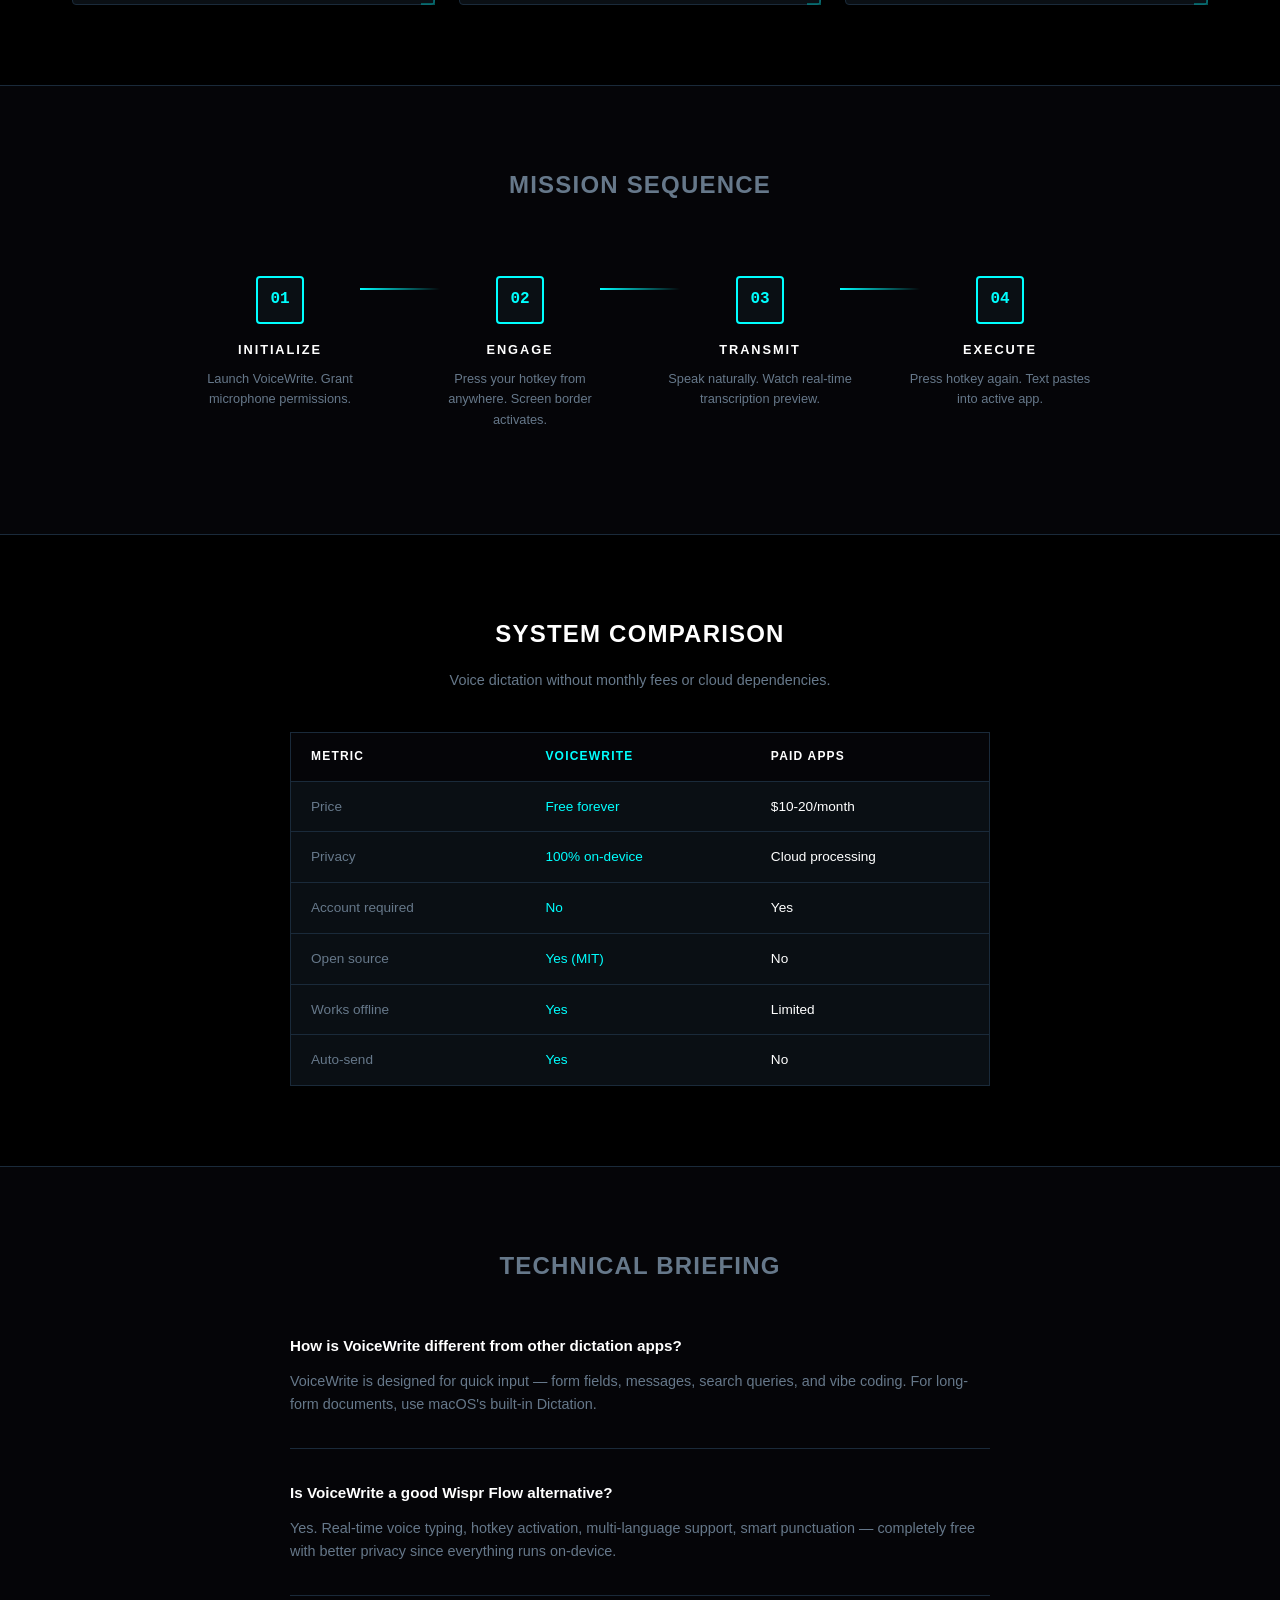
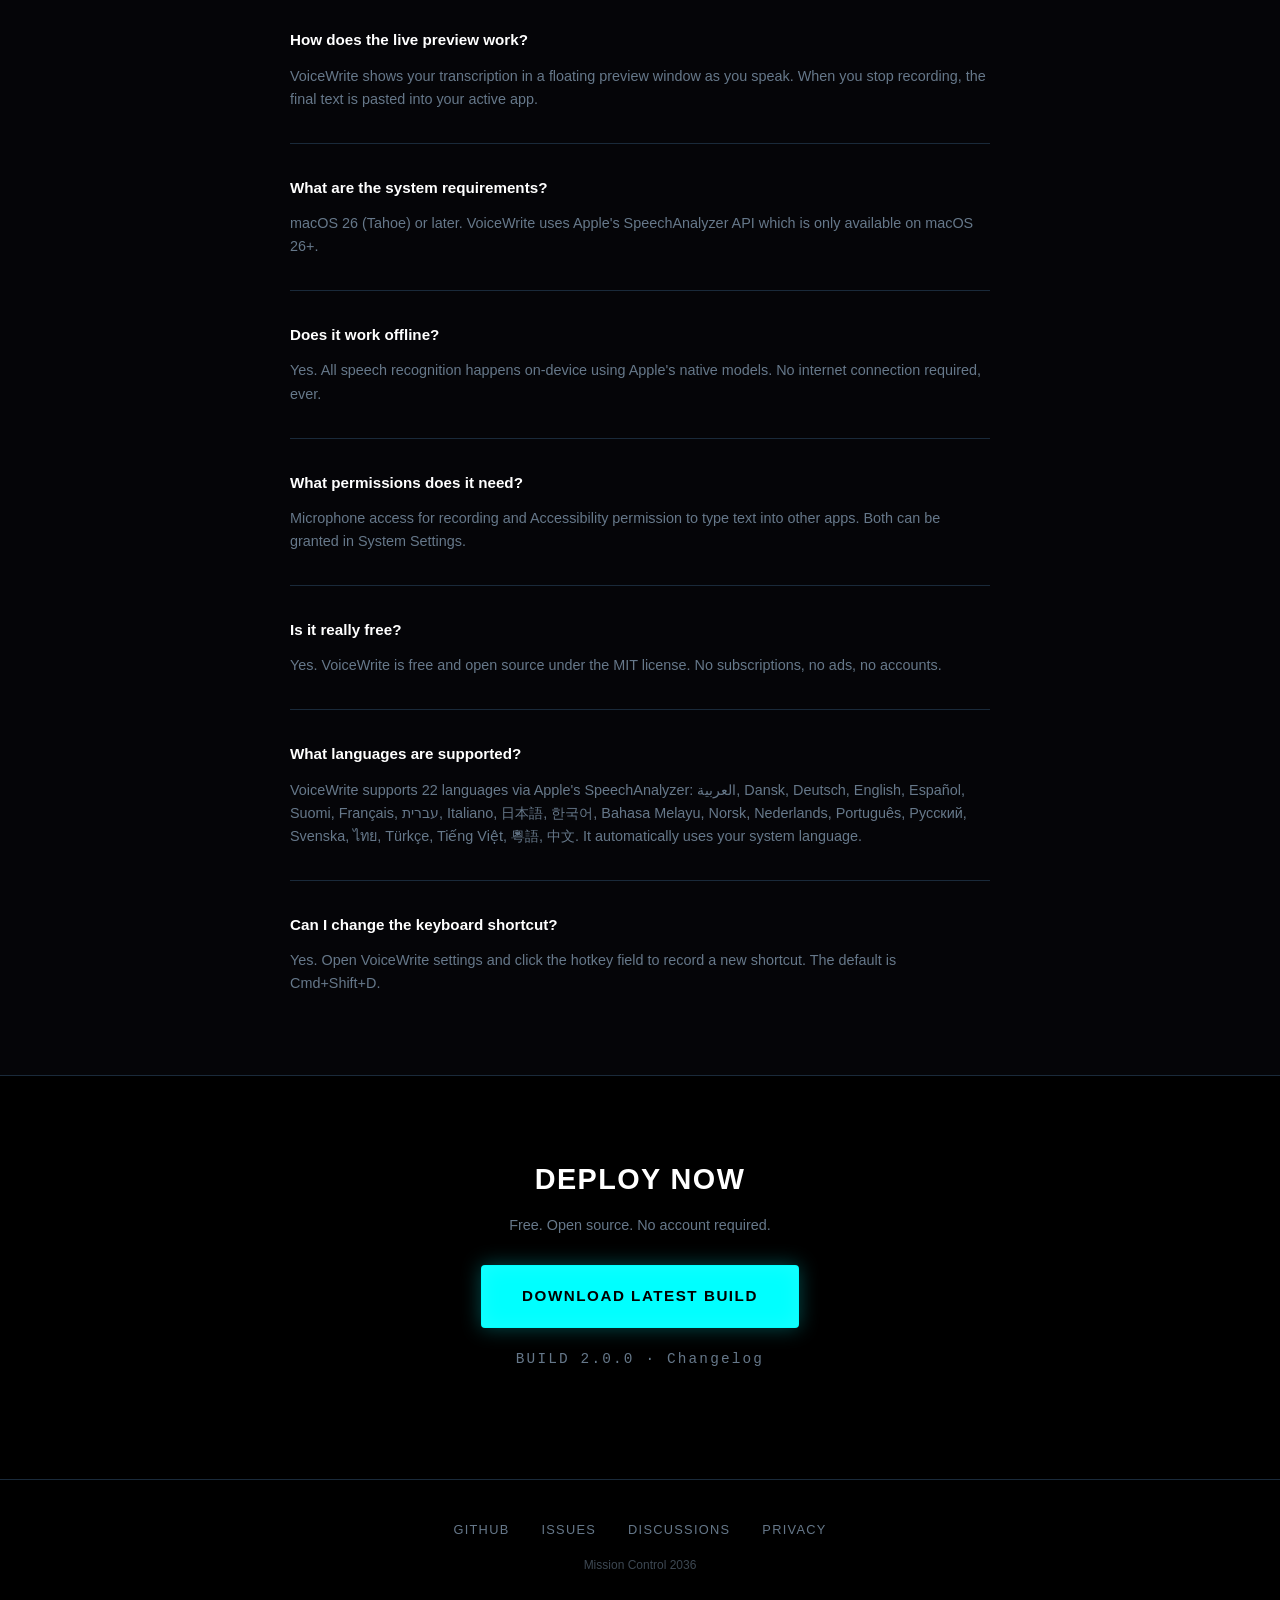
==== commit 86b1bb6b: "Expand FAQ section with more helpful questions - Remove Terminal-specific FAQ - Add system requireme" ====
--- a/docs/index.html
+++ b/docs/index.html
@@ -227,8 +227,28 @@
                         <p>VoiceWrite shows your transcription in a floating preview window as you speak. When you stop recording, the final text is pasted into your active app.</p>
                     </div>
                     <div class="faq-item">
-                        <h3>Does it work in Terminal?</h3>
-                        <p>Yes. VoiceWrite pastes text using Cmd+V which works in Terminal and virtually any app. For best experience, enable the VoiceWrite Input Method.</p>
+                        <h3>What are the system requirements?</h3>
+                        <p>macOS 26 (Tahoe) or later. VoiceWrite uses Apple's SpeechAnalyzer API which is only available on macOS 26+.</p>
+                    </div>
+                    <div class="faq-item">
+                        <h3>Does it work offline?</h3>
+                        <p>Yes. All speech recognition happens on-device using Apple's native models. No internet connection required, ever.</p>
+                    </div>
+                    <div class="faq-item">
+                        <h3>What permissions does it need?</h3>
+                        <p>Microphone access for recording and Accessibility permission to type text into other apps. Both can be granted in System Settings.</p>
+                    </div>
+                    <div class="faq-item">
+                        <h3>Is it really free?</h3>
+                        <p>Yes. VoiceWrite is free and open source under the MIT license. No subscriptions, no ads, no accounts.</p>
+                    </div>
+                    <div class="faq-item">
+                        <h3>What languages are supported?</h3>
+                        <p>VoiceWrite supports 22 languages via Apple's SpeechAnalyzer: العربية, Dansk, Deutsch, English, Español, Suomi, Français, עברית, Italiano, 日本語, 한국어, Bahasa Melayu, Norsk, Nederlands, Português, Русский, Svenska, ไทย, Türkçe, Tiếng Việt, 粵語, 中文. It automatically uses your system language.</p>
+                    </div>
+                    <div class="faq-item">
+                        <h3>Can I change the keyboard shortcut?</h3>
+                        <p>Yes. Open VoiceWrite settings and click the hotkey field to record a new shortcut. The default is Cmd+Shift+D.</p>
                     </div>
                 </div>
             </div>
@@ -239,7 +259,7 @@
                 <h2>Deploy Now</h2>
                 <p>Free. Open source. No account required.</p>
                 <a href="https://github.com/leftouterjoins/voicewrite/releases/latest" class="btn primary large">Download Latest Build</a>
-                <p class="version">BUILD 2.0.0 · <a href="https://github.com/leftouterjoins/voicewrite/releases">Changelog</a></p>
+                <p class="version">BUILD 2.0.0 · <a href="https://github.com/leftouterjoins/voicewrite/blob/master/CHANGELOG.md">Changelog</a></p>
             </div>
         </section>
     </main>
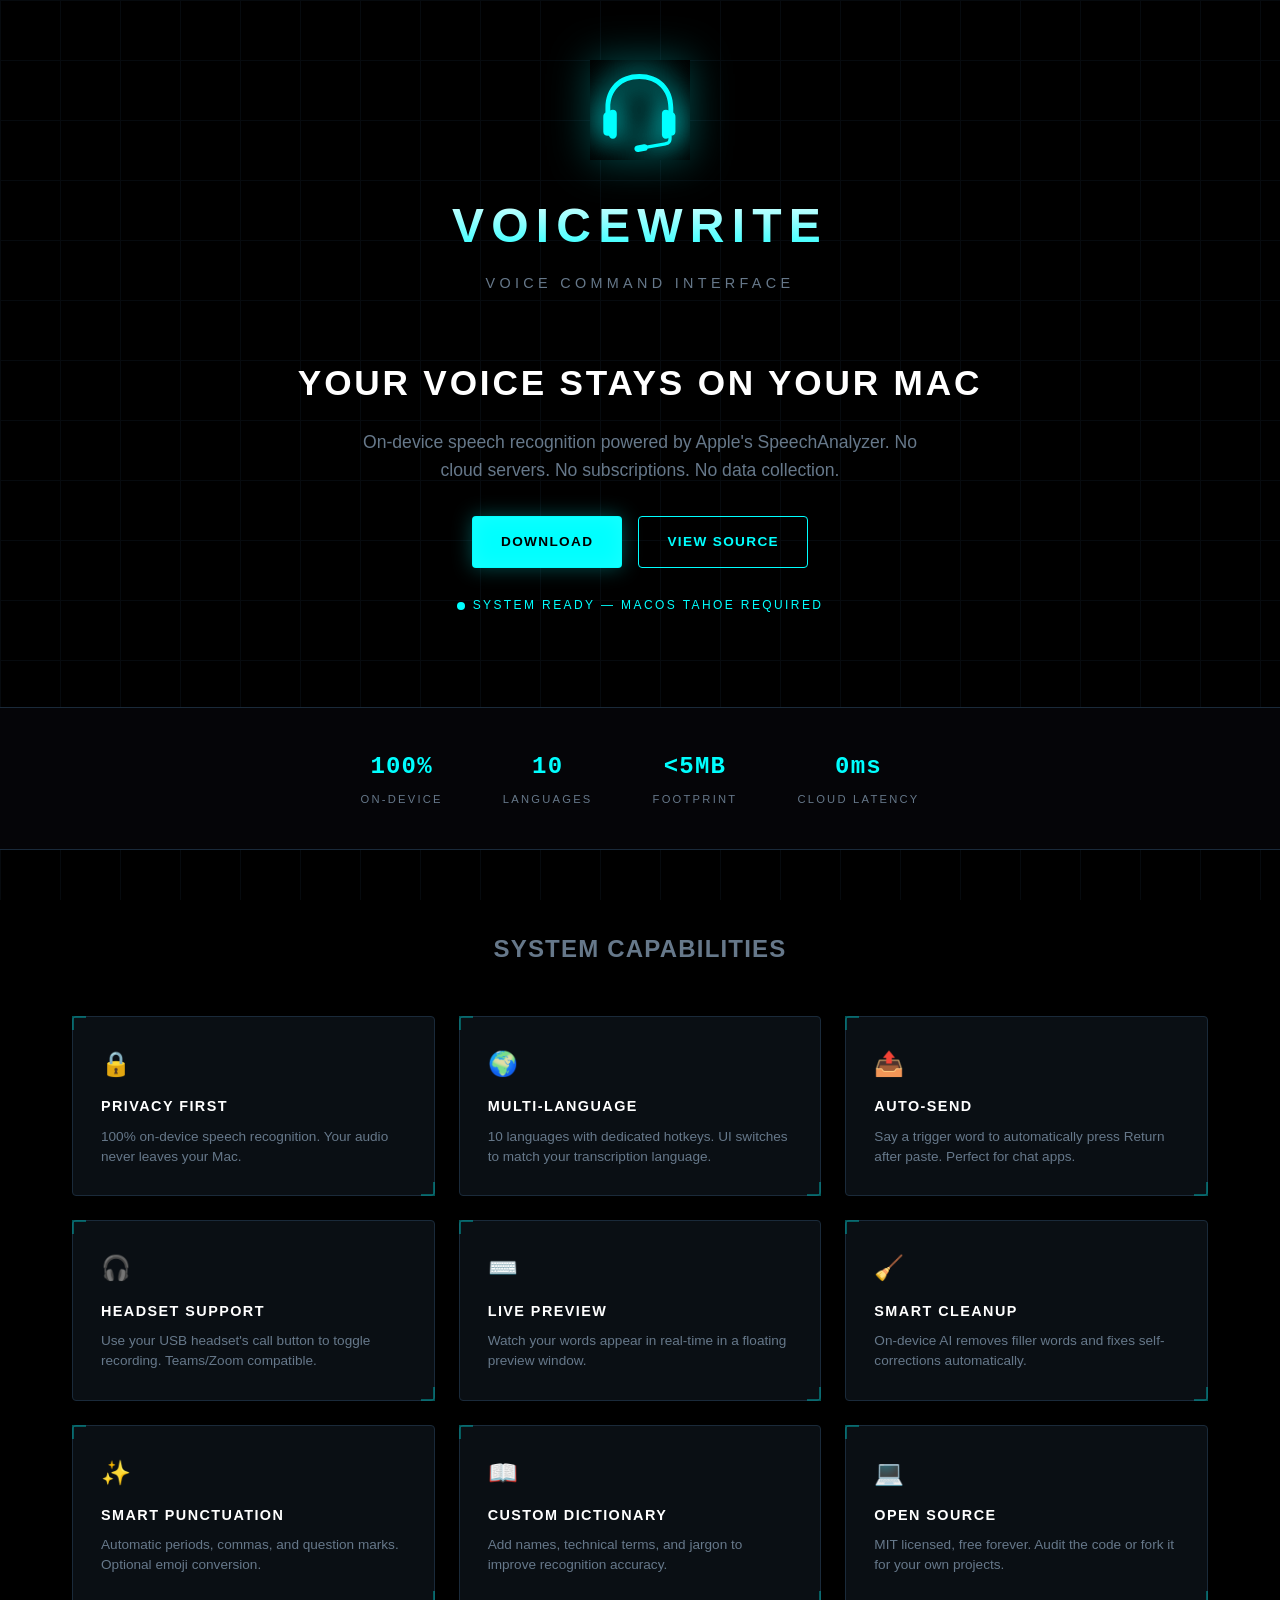
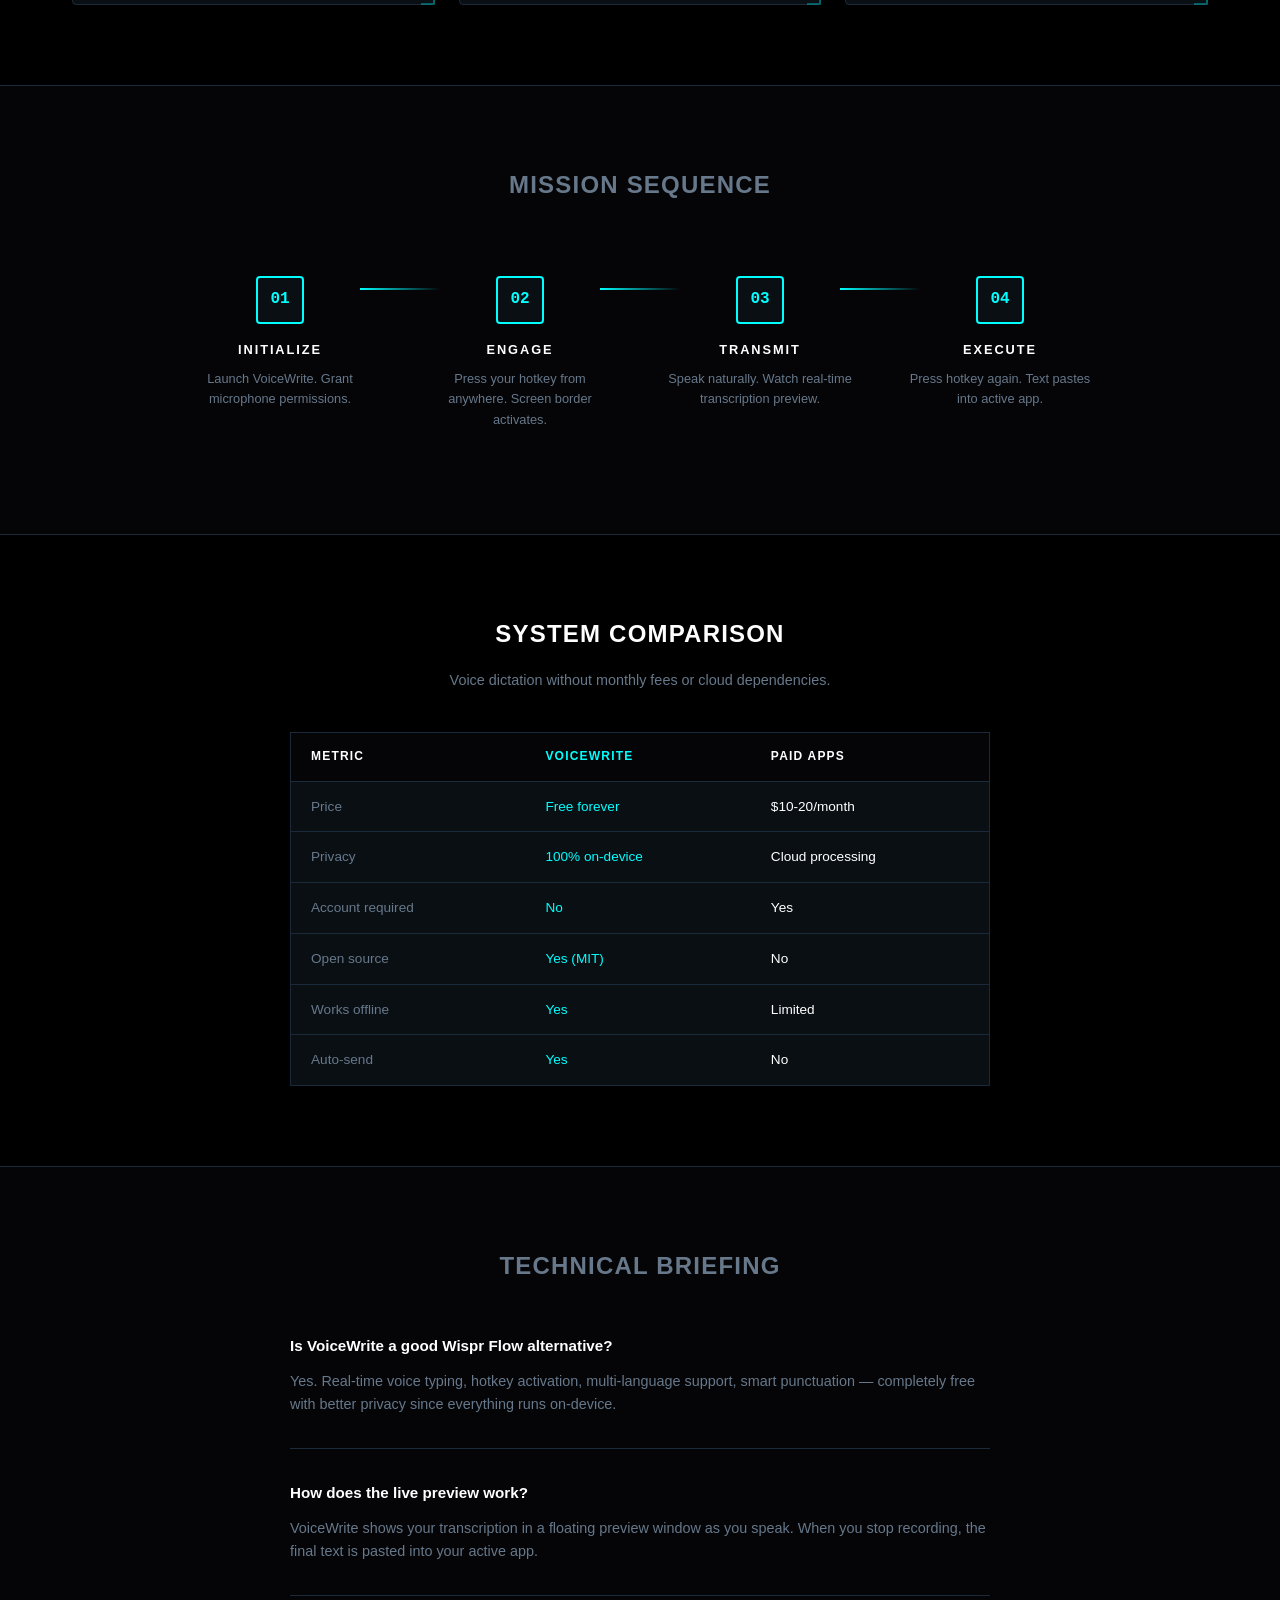
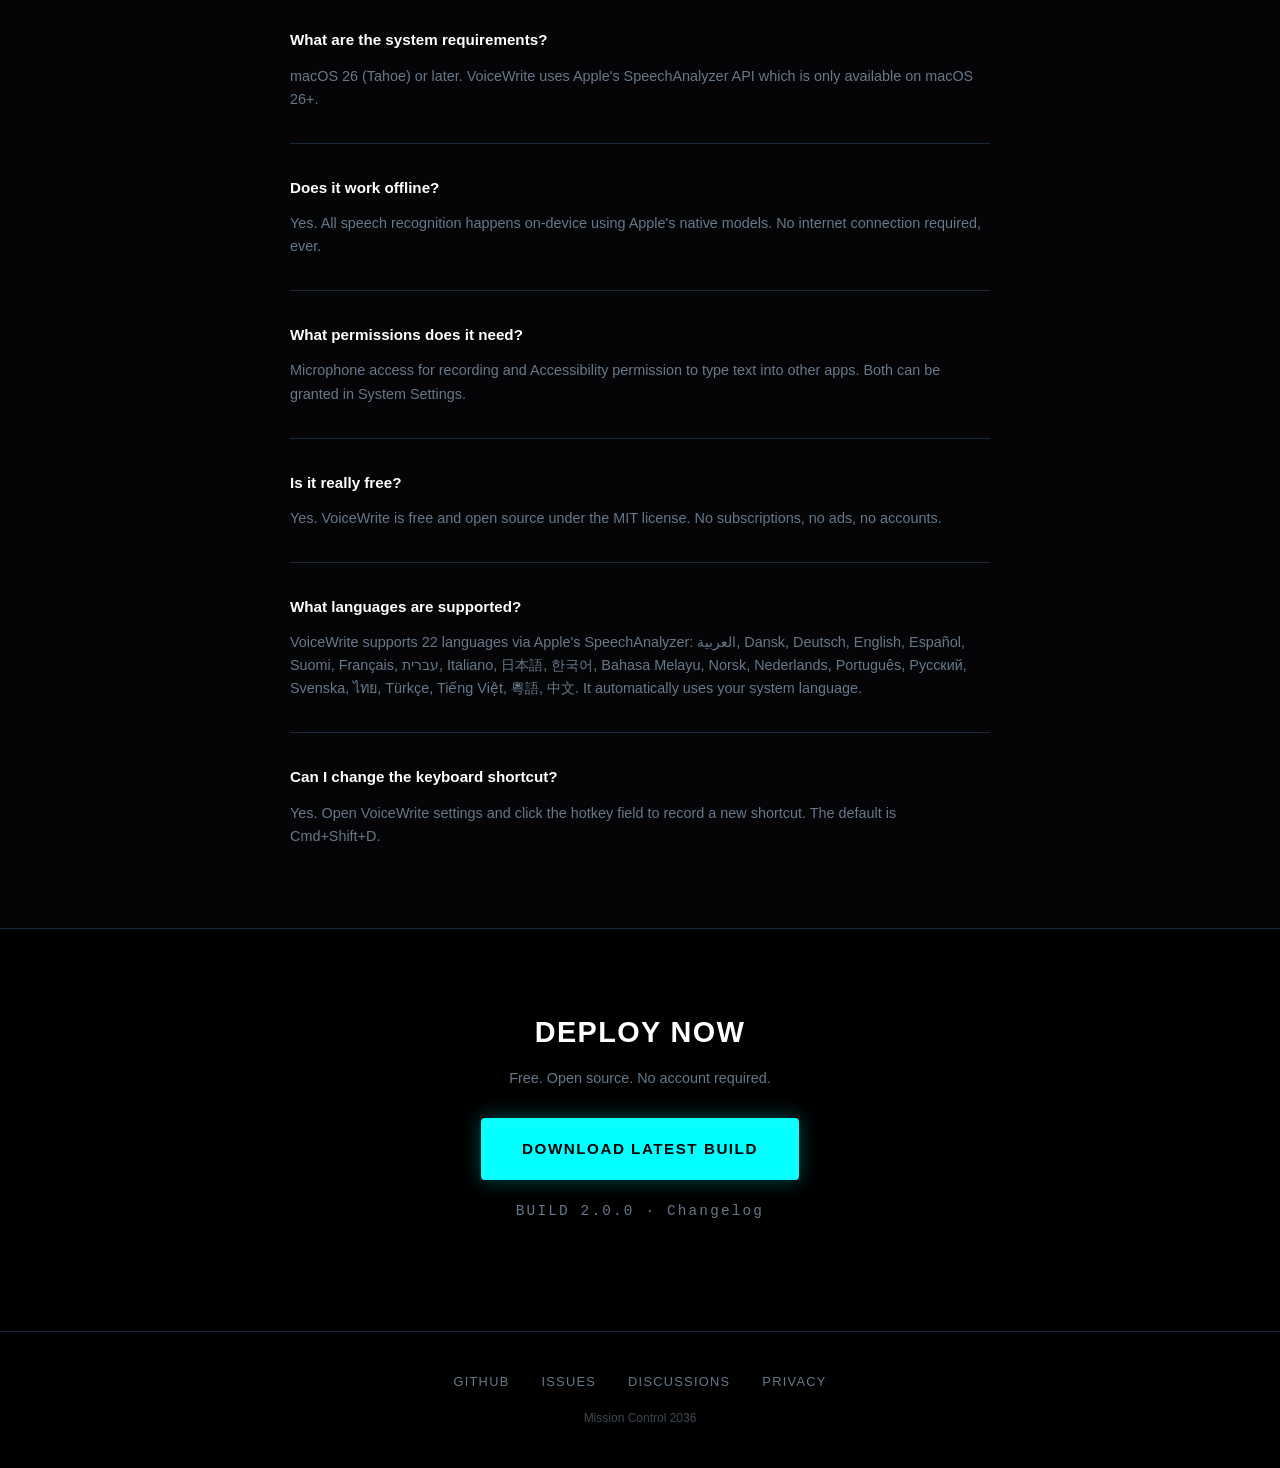
==== commit ffc92df0: "Remove 'different from other dictation apps' FAQ Co-Authored-By: Claude Opus 4.5 <noreply@anthropic." ====
--- a/docs/index.html
+++ b/docs/index.html
@@ -215,10 +215,6 @@
                 <h2>Technical Briefing</h2>
                 <div class="faq-list">
                     <div class="faq-item">
-                        <h3>How is VoiceWrite different from other dictation apps?</h3>
-                        <p>VoiceWrite is designed for quick input — form fields, messages, search queries, and vibe coding. For long-form documents, use macOS's built-in Dictation.</p>
-                    </div>
-                    <div class="faq-item">
                         <h3>Is VoiceWrite a good Wispr Flow alternative?</h3>
                         <p>Yes. Real-time voice typing, hotkey activation, multi-language support, smart punctuation — completely free with better privacy since everything runs on-device.</p>
                     </div>
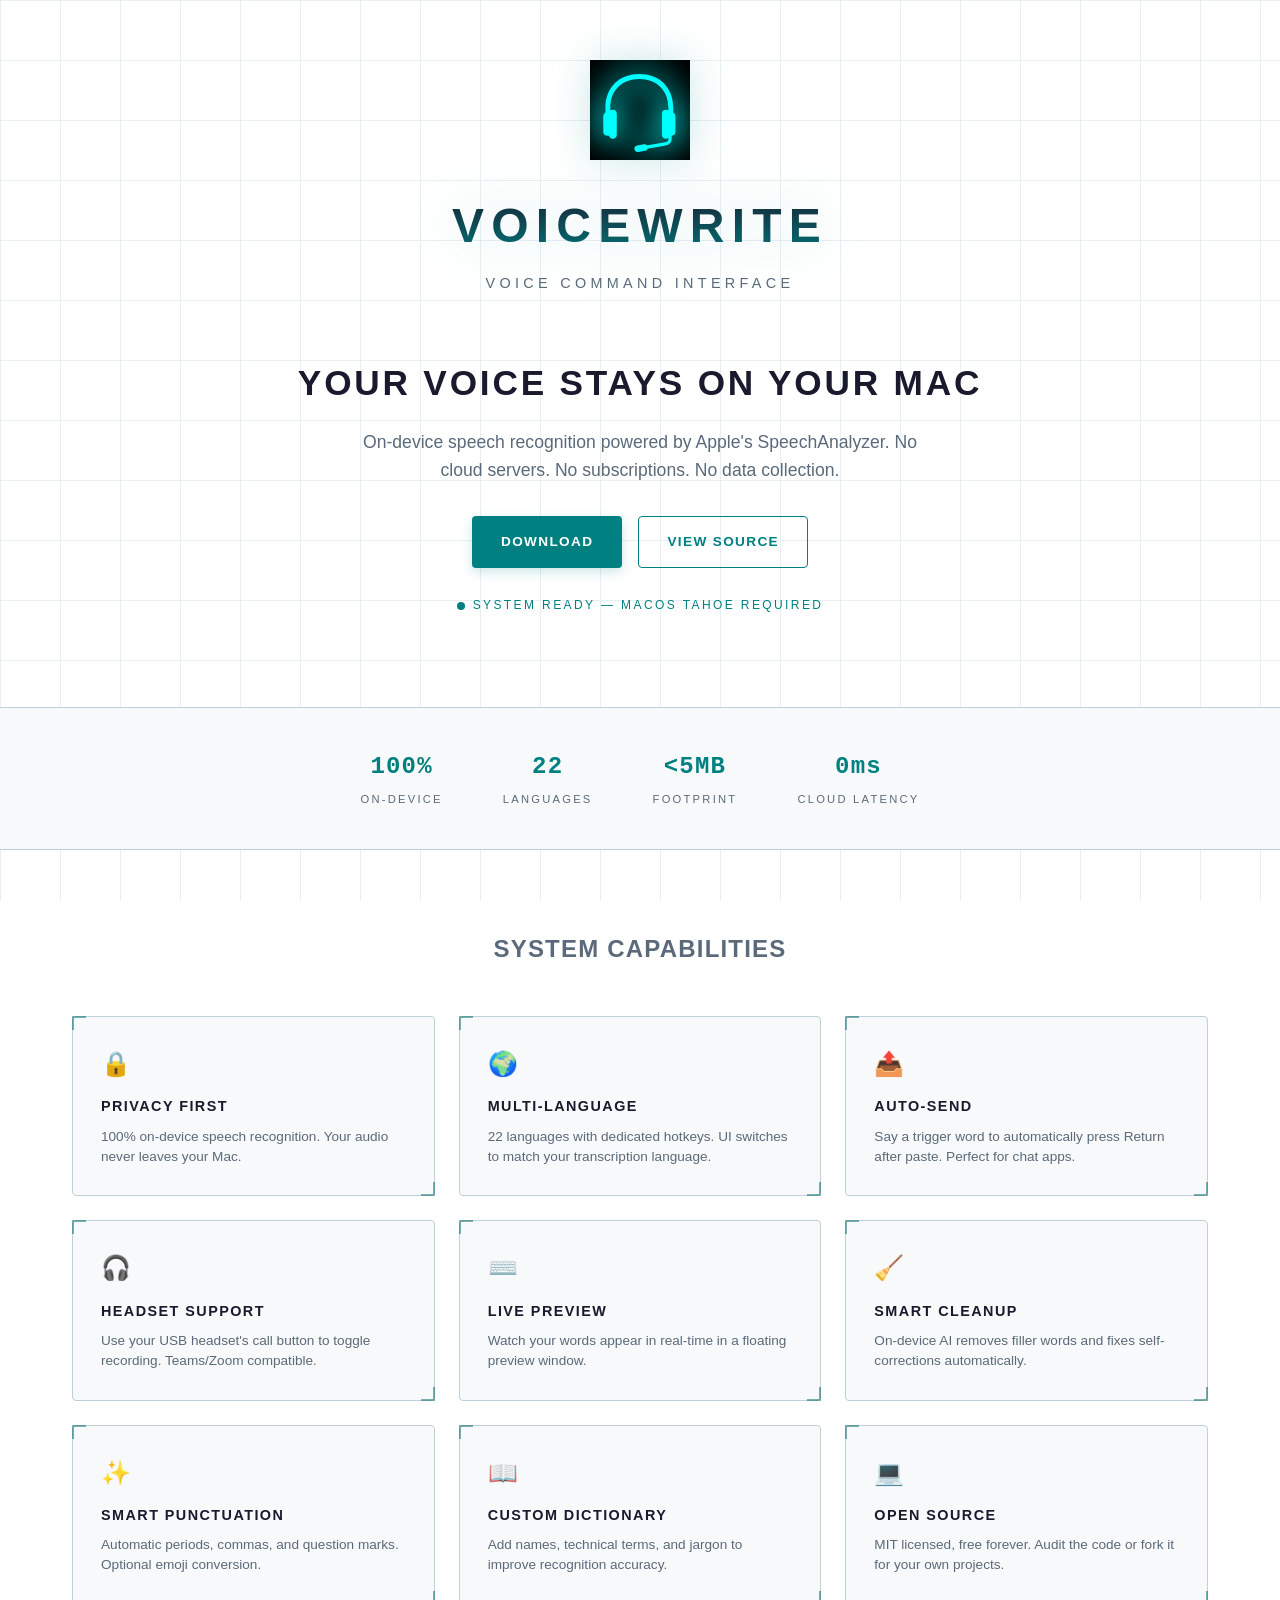
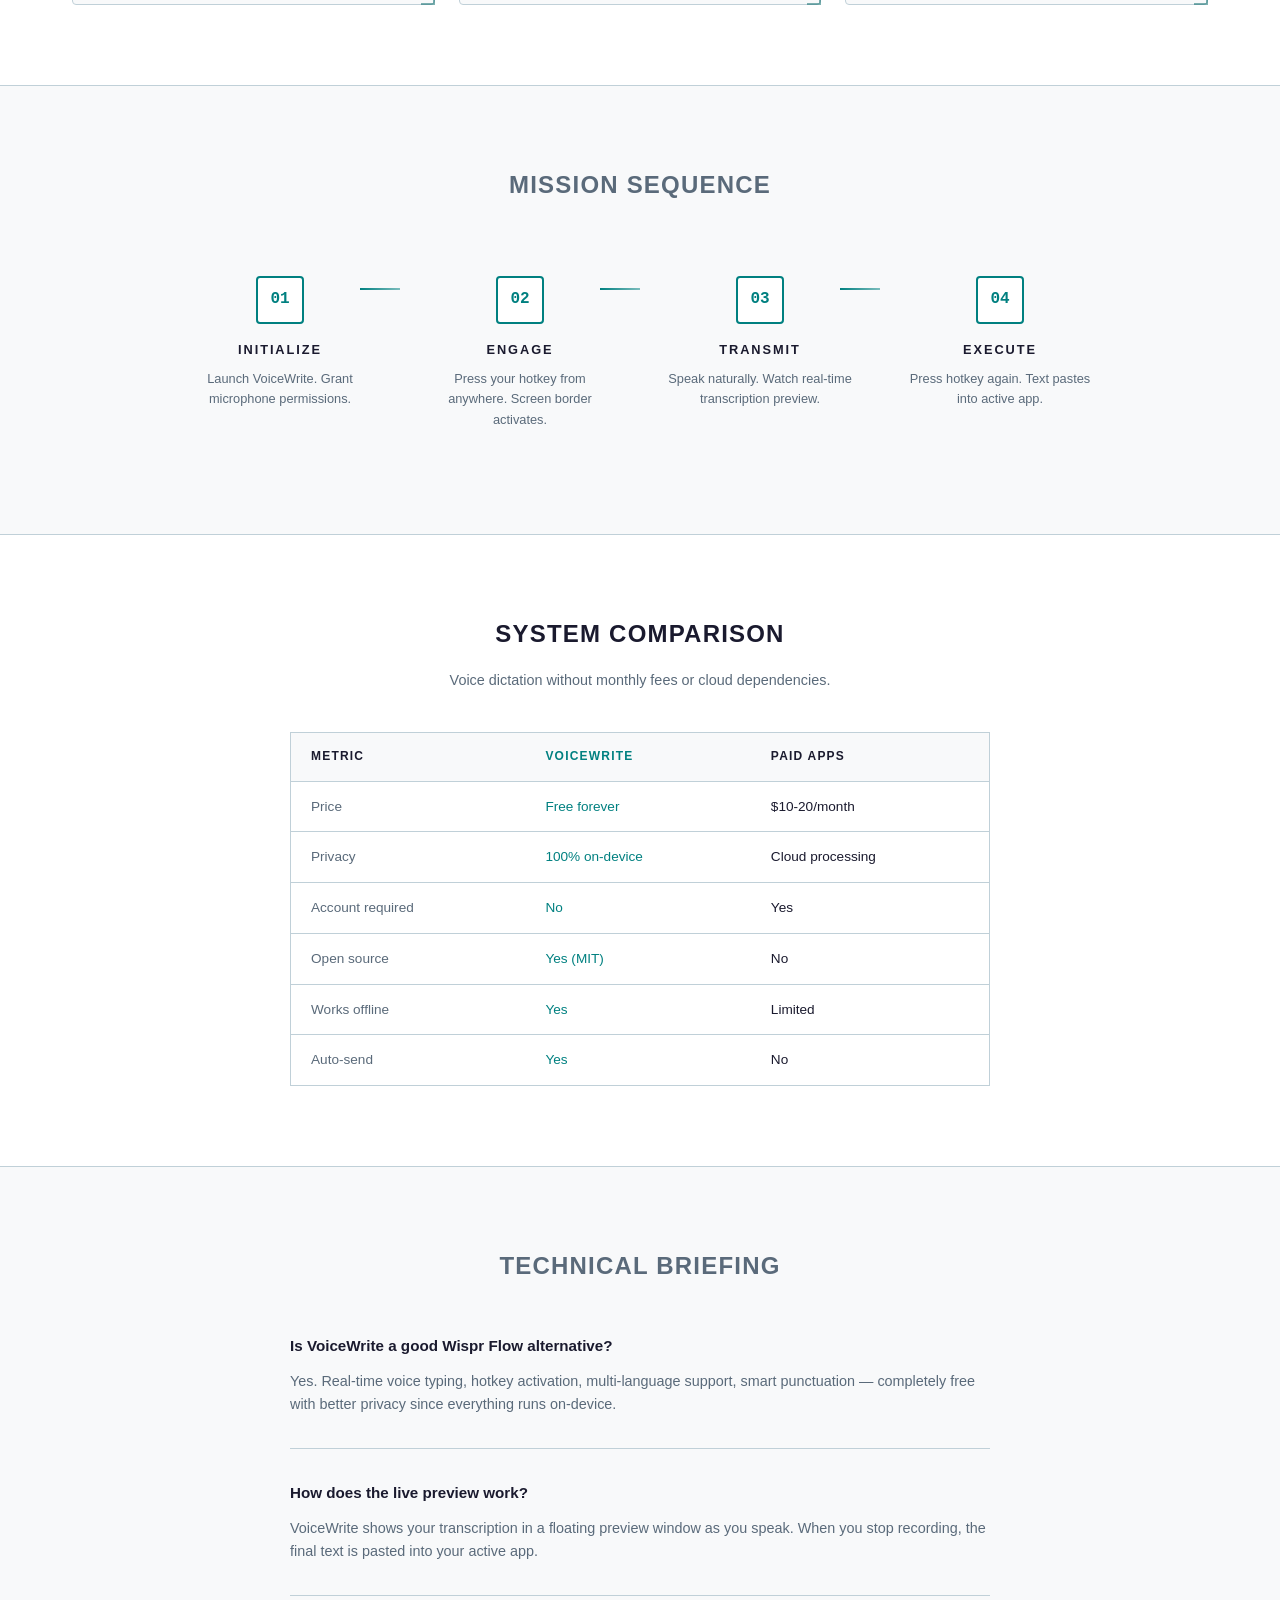
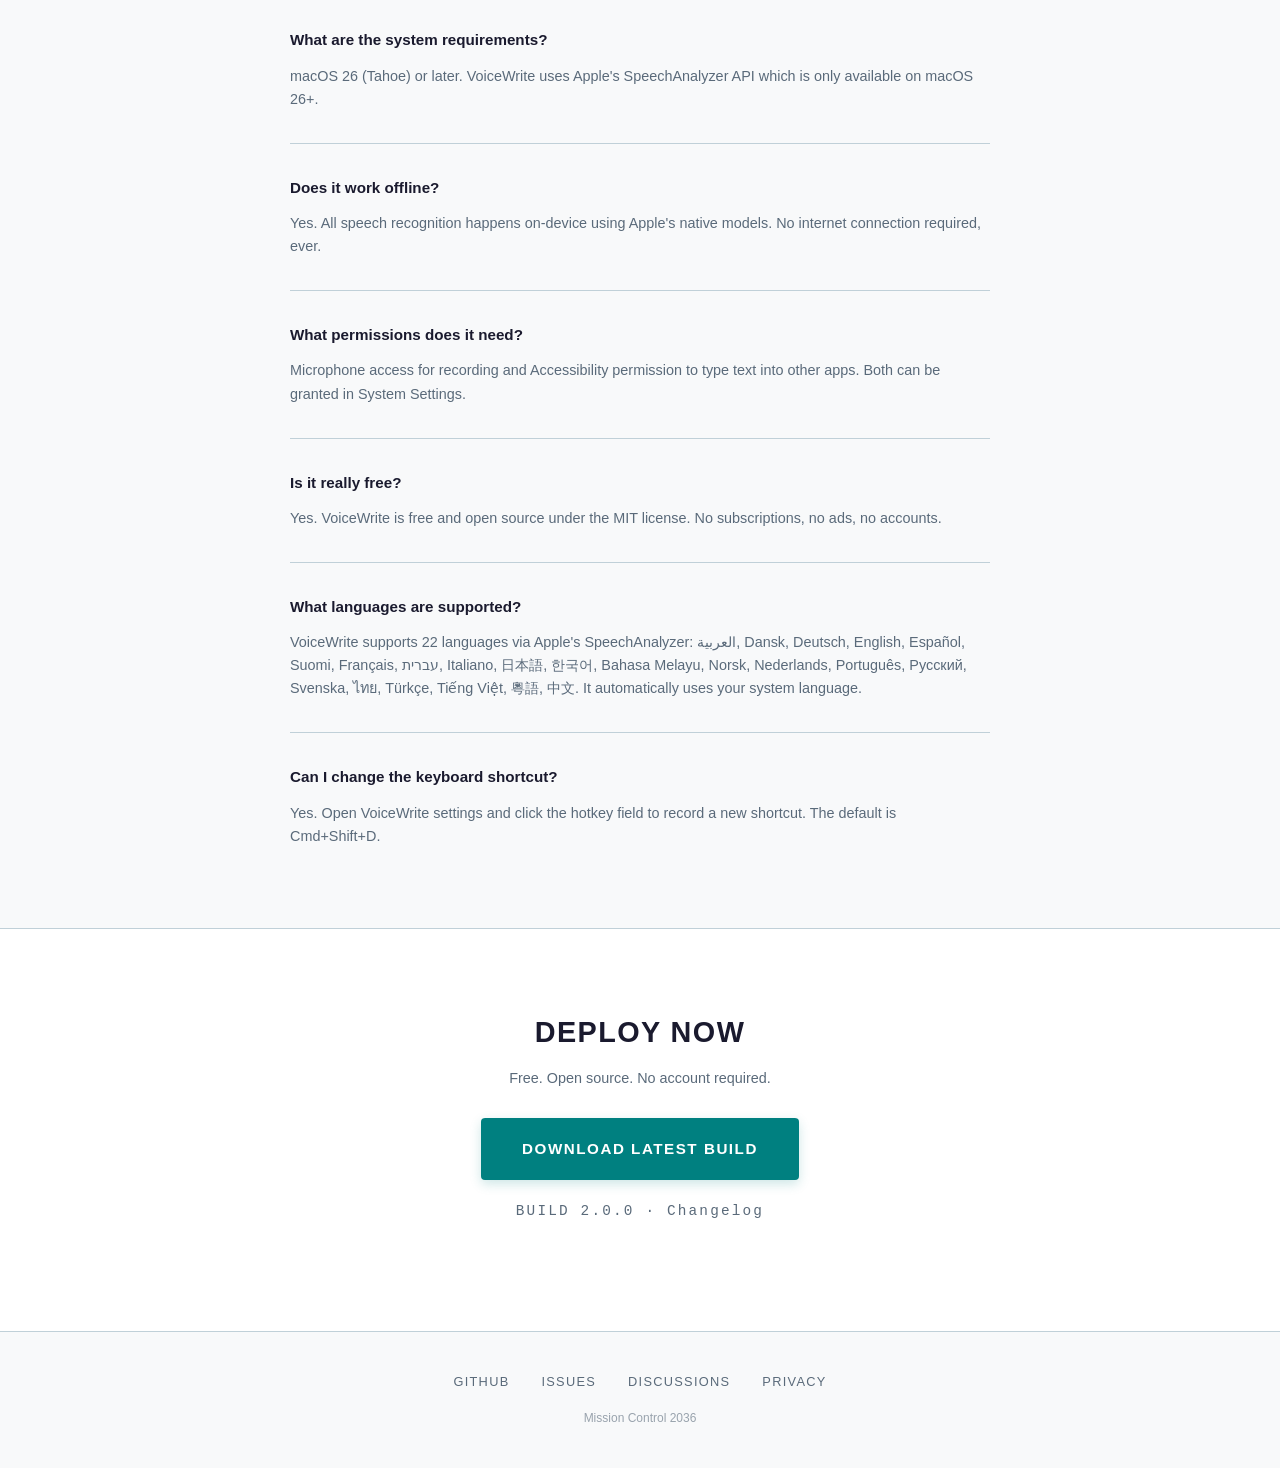
==== commit f1db1ae5: "Improve visibility and add light mode support - Make grid background more visible (lighter color, hi" ====
--- a/docs/index.html
+++ b/docs/index.html
@@ -65,7 +65,7 @@
                     <div class="stat-label">On-Device</div>
                 </div>
                 <div class="stat">
-                    <div class="stat-value">10</div>
+                    <div class="stat-value">22</div>
                     <div class="stat-label">Languages</div>
                 </div>
                 <div class="stat">
@@ -91,7 +91,7 @@
                     <div class="feature">
                         <div class="feature-icon">🌍</div>
                         <h3>Multi-Language</h3>
-                        <p>10 languages with dedicated hotkeys. UI switches to match your transcription language.</p>
+                        <p>22 languages with dedicated hotkeys. UI switches to match your transcription language.</p>
                     </div>
                     <div class="feature">
                         <div class="feature-icon">📤</div>
--- a/docs/assets/style.css
+++ b/docs/assets/style.css
@@ -4,7 +4,7 @@
     --black: #000000;
     --void: #050508;
     --surface: #0a0f14;
-    --grid: #0f1a24;
+    --grid: #1a3a4a;
     --border: #1a2a3a;
     --cyan: #00ffff;
     --cyan-dim: #00aaaa;
@@ -39,7 +39,7 @@
         linear-gradient(90deg, var(--grid) 1px, transparent 1px);
     background-size: 60px 60px;
     pointer-events: none;
-    opacity: 0.4;
+    opacity: 0.6;
     z-index: -1;
 }
 
@@ -78,6 +78,7 @@
     -webkit-background-clip: text;
     -webkit-text-fill-color: transparent;
     background-clip: text;
+    filter: drop-shadow(0 0 30px var(--cyan-glow));
 }
 
 header .tagline {
@@ -704,3 +705,60 @@
         gap: 12px;
     }
 }
+
+/* Light mode */
+@media (prefers-color-scheme: light) {
+    :root {
+        --black: #ffffff;
+        --void: #f8f9fa;
+        --surface: #ffffff;
+        --grid: #d0e0e8;
+        --border: #c0d0d8;
+        --cyan: #008080;
+        --cyan-dim: #006666;
+        --cyan-glow: rgba(0, 128, 128, 0.2);
+        --white: #1a1a2e;
+        --gray: #5a6a7a;
+    }
+
+    body::before {
+        opacity: 0.5;
+    }
+
+    header h1 {
+        background: linear-gradient(180deg, var(--white) 0%, var(--cyan) 100%);
+        -webkit-background-clip: text;
+        -webkit-text-fill-color: transparent;
+        background-clip: text;
+    }
+
+    .btn.primary {
+        background: var(--cyan);
+        color: var(--black);
+        box-shadow: 0 4px 12px var(--cyan-glow);
+    }
+
+    .btn.primary:hover {
+        box-shadow: 0 6px 20px var(--cyan-glow);
+    }
+
+    .feature {
+        background: var(--void);
+        border-color: var(--border);
+    }
+
+    .phase {
+        background: var(--void);
+        border-color: var(--border);
+    }
+
+    .faq-item {
+        background: var(--void);
+        border-color: var(--border);
+    }
+
+    footer {
+        background: var(--void);
+        border-top-color: var(--border);
+    }
+}
